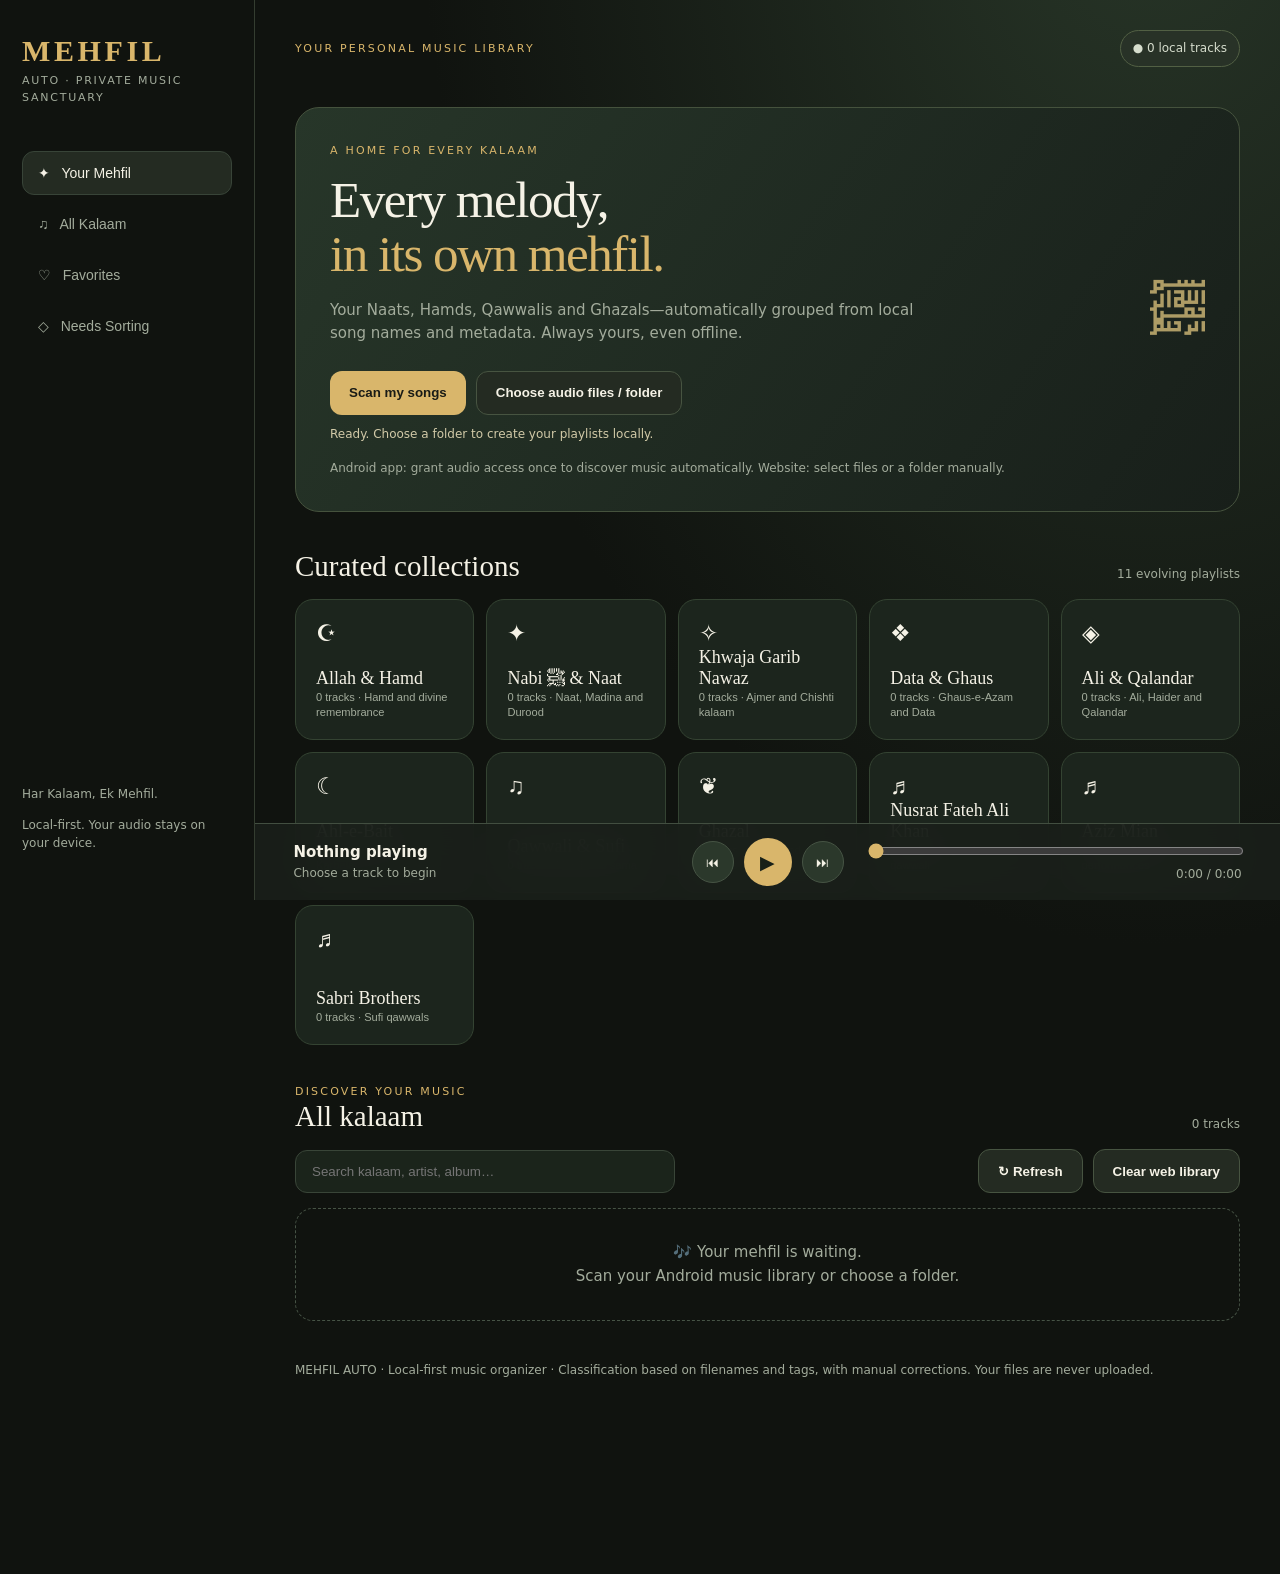
==== mehfil-auto/web/index.html @ 00433f3d "Add Mehfil Auto Android app and local music organizer" ====
<!doctype html>
<html lang="en"><head><meta charset="utf-8"><meta name="viewport" content="width=device-width,initial-scale=1,viewport-fit=cover"><meta name="theme-color" content="#10130f"><meta name="description" content="Mehfil Auto — your private spiritual music library, organized automatically."><link rel="manifest" href="manifest.webmanifest"><title>Mehfil Auto — Har Kalaam, Ek Mehfil</title>
<style>
:root{color-scheme:dark;--bg:#10130f;--surface:#1b211b;--surface2:#242b22;--muted:#a3ac9c;--text:#f5f2e6;--gold:#d9b66b;--line:#343d30;--green:#405a41;--radius:20px}*{box-sizing:border-box}body{margin:0;background:radial-gradient(ellipse at 90% -10%,#283628 0%,#10130f 45%);color:var(--text);font:15px/1.55 system-ui,-apple-system,'Segoe UI',sans-serif;min-height:100vh}.app{max-width:1280px;margin:auto;display:grid;grid-template-columns:255px minmax(0,1fr);min-height:100vh}.sidebar{padding:34px 22px;border-right:1px solid var(--line);position:sticky;top:0;height:100vh}.brand{font:600 30px Georgia,serif;letter-spacing:.12em;color:var(--gold);margin-bottom:4px}.subtitle{font-size:11px;color:var(--muted);letter-spacing:.16em;text-transform:uppercase}.nav{margin-top:45px}.nav button,.cat-btn{cursor:pointer;display:flex;align-items:center;gap:13px;width:100%;padding:13px 15px;margin-bottom:7px;border:1px solid transparent;border-radius:12px;background:transparent;text-align:left;color:var(--muted);font-size:14px;transition:.2s}.nav button:hover,.cat-btn:hover,.nav button.active,.cat-btn.active{background:var(--surface2);color:var(--text);border-color:#384438}.gold{color:var(--gold)}.left-info{position:absolute;bottom:35px;color:var(--muted);font-size:12px;max-width:208px}.main{padding:30px 40px 155px;min-width:0}header{display:flex;align-items:center;justify-content:space-between;gap:10px;margin-bottom:40px}.eyebrow{letter-spacing:.2em;text-transform:uppercase;font-size:11px;color:var(--gold)}h1{font:normal clamp(34px,4vw,60px) Georgia,serif;line-height:1.06;letter-spacing:-.03em;margin:14px 0 18px}.lead{color:var(--muted);max-width:620px;margin:0 0 25px}.pill{border:1px solid #526044;background:#283227;padding:8px 12px;border-radius:99px;color:#d6ddcd;font-size:12px;white-space:nowrap}.btn{cursor:pointer;border:0;background:var(--gold);color:#191b16;padding:13px 19px;border-radius:12px;font-weight:700;min-height:44px}.btn.alt{background:var(--surface2);color:var(--text);border:1px solid #475441}.btn:focus-visible,.cat-btn:focus-visible,.song:focus-visible{outline:2px solid var(--gold);outline-offset:2px}.actions{display:flex;gap:10px;flex-wrap:wrap}.banner{border:1px solid #45523d;border-radius:24px;background:linear-gradient(125deg,#273629,#181f1a);padding:34px;display:grid;grid-template-columns:1fr auto;align-items:center;gap:20px}.calligraphy{font:normal 55px Georgia,serif;color:#d2bb79;opacity:.8}.section-heading{display:flex;align-items:end;justify-content:space-between;margin:38px 0 16px;gap:10px}h2{font:normal 29px Georgia,serif;margin:0}.muted{color:var(--muted)}.small{font-size:12px}.categories{display:grid;grid-template-columns:repeat(auto-fit,minmax(170px,1fr));gap:12px}.category{cursor:pointer;background:#1c251d;border:1px solid #344332;border-radius:18px;text-align:left;padding:20px;min-height:140px;color:var(--text);transition:.18s;display:flex;flex-direction:column;justify-content:space-between}.category:hover{transform:translateY(-3px);border-color:#b79a5f;background:#263329}.category .icon{font-size:23px}.category strong{font:normal 18px Georgia,serif;display:block}.category small{color:var(--muted)}.browse-header{display:flex;gap:12px;flex-wrap:wrap;align-items:center;justify-content:space-between;margin-bottom:15px}.search{width:min(380px,100%);background:#1b241b;border:1px solid #394538;color:var(--text);border-radius:12px;padding:13px 16px;outline:none}.search:focus{border-color:var(--gold)}.song-list{display:flex;flex-direction:column;gap:7px}.song{width:100%;display:grid;grid-template-columns:42px minmax(0,1fr) auto;align-items:center;gap:12px;background:var(--surface);padding:11px;border-radius:13px;border:1px solid #293329;text-align:left;color:var(--text)}.song.playing{border-color:#c09b58}.cover{display:grid;place-items:center;background:#354334;border-radius:10px;width:42px;height:42px;color:var(--gold);font-size:20px}.song-title{font-weight:650;white-space:nowrap;overflow:hidden;text-overflow:ellipsis}.song-meta{font-size:12px;color:var(--muted);white-space:nowrap;overflow:hidden;text-overflow:ellipsis}.song-count{color:var(--gold);font-size:12px}.song button{cursor:pointer;background:transparent;color:var(--gold);border:1px solid #485644;border-radius:10px;font-size:12px;padding:8px}.empty{border:1px dashed #465345;border-radius:18px;padding:32px;text-align:center;color:var(--muted)}.player{position:fixed;bottom:0;left:255px;right:0;z-index:5;background:#191f19eb;backdrop-filter:blur(20px);border-top:1px solid #424e40;display:grid;grid-template-columns:minmax(0,1fr) auto minmax(70px,1fr);align-items:center;gap:22px;padding:14px clamp(16px,3vw,45px)}.player-title{font-weight:700;overflow:hidden;text-overflow:ellipsis;white-space:nowrap}.controls{display:flex;align-items:center;justify-content:center;gap:10px}.iconbtn{border:1px solid #465444;background:#2b382b;color:var(--text);width:42px;height:42px;border-radius:99px;cursor:pointer}.iconbtn.primary{background:var(--gold);color:#172018;border:0;width:48px;height:48px;font-size:19px}.progress{width:100%;accent-color:var(--gold);cursor:pointer}.player-time{color:var(--muted);font-size:12px;text-align:right}.status{font-size:12px;color:#d2caa8;margin-top:10px;min-height:22px}.hint{font-size:12px;color:var(--muted);margin-top:12px}.modal{position:fixed;inset:0;z-index:30;background:#000b;display:grid;place-items:center;padding:20px}.modal-content{width:min(500px,100%);background:#222b22;border:1px solid #637057;border-radius:24px;padding:26px;max-height:85vh;overflow:auto}.check{display:flex;gap:10px;align-items:center;padding:8px}.check input{accent-color:var(--gold)}.modal-actions{display:flex;justify-content:end;gap:10px;margin-top:18px}.hidden{display:none!important}.foot{padding:40px 0;color:var(--muted);font-size:12px}.tag{font-size:10px;padding:4px 7px;border:1px solid #506046;color:#bbcbaf;border-radius:8px;margin-left:5px}.mobile-brand{display:none}.offline{font-size:11px;color:var(--muted)}@media(max-width:850px){.app{display:block}.sidebar{display:none}.mobile-brand{display:block;color:var(--gold);font:600 22px Georgia,serif;letter-spacing:.1em}.main{padding:20px 17px 190px}header{margin-bottom:22px}.banner{grid-template-columns:1fr;padding:24px}.calligraphy{display:none}.categories{grid-template-columns:repeat(2,minmax(0,1fr));gap:10px}.category{min-height:128px;padding:16px}.category strong{font-size:16px}.player{left:0;grid-template-columns:minmax(0,1fr) auto;padding:12px 14px 22px;gap:5px}.player .player-time{grid-column:1/-1;text-align:left}.song{grid-template-columns:36px minmax(0,1fr) auto;gap:8px}.cover{width:36px;height:36px}.song-count{font-size:11px}.mobile-nav{display:flex!important;position:fixed;bottom:0;left:0;right:0;z-index:8;justify-content:space-around;background:#121a13;padding:9px 8px env(safe-area-inset-bottom);border-top:1px solid #384638;transform:translateY(0)}.mobile-nav button{background:none;border:0;color:#c0cbb7;padding:4px 10px;font-size:11px}.player{bottom:58px;padding-bottom:10px}}@media(max-width:390px){.categories{grid-template-columns:1fr 1fr}.category{min-height:125px}.banner{padding:20px}}
</style></head><body>
<div class="app"><aside class="sidebar"><div class="brand">MEHFIL</div><div class="subtitle">AUTO · Private music sanctuary</div><div class="nav"><button class="active" id="nav-home">✦ &nbsp; Your Mehfil</button><button id="nav-all">♫ &nbsp; All Kalaam</button><button id="nav-favorites">♡ &nbsp; Favorites</button><button id="nav-unclassified">◇ &nbsp; Needs Sorting</button></div><div class="left-info">Har Kalaam, Ek Mehfil.<p>Local-first. Your audio stays on your device.</p></div></aside>
<main class="main"><header><span class="mobile-brand">MEHFIL <span style="color:#fff;font-size:12px">AUTO</span></span><span class="eyebrow" id="topline">YOUR PERSONAL MUSIC LIBRARY</span><span class="pill" id="library-status">● Local & private</span></header>
<div class="banner"><div><div class="eyebrow">A home for every kalaam</div><h1>Every melody,<br><span class="gold">in its own mehfil.</span></h1><p class="lead">Your Naats, Hamds, Qawwalis and Ghazals—automatically grouped from local song names and metadata. Always yours, even offline.</p><div class="actions"><button class="btn" id="scan">Scan my songs</button><button class="btn alt" id="pick">Choose audio files / folder</button><input id="files" type="file" accept="audio/*" multiple hidden><input id="folder" type="file" accept="audio/*" webkitdirectory multiple hidden></div><div id="status" class="status" aria-live="polite"></div><div class="hint" id="permission-note">Android app: grant audio access once to discover music automatically. Website: select files or a folder manually.</div></div><div class="calligraphy" aria-hidden="true">﷽</div></div>
<div class="section-heading"><h2>Curated collections</h2><span id="collectionCount" class="muted small"></span></div><div id="categories" class="categories"></div>
<div class="section-heading"><div><div class="eyebrow" id="active-category-label">DISCOVER YOUR MUSIC</div><h2 id="list-heading">All kalaam</h2></div><span id="track-count" class="muted small">0 tracks</span></div>
<div class="browse-header"><input id="search" class="search" placeholder="Search kalaam, artist, album…" aria-label="Search library"><div class="actions"><button class="btn alt" id="scan2">↻ Refresh</button><button class="btn alt" id="clear" title="Clear web imports">Clear web library</button></div></div>
<div id="song-list" class="song-list"></div><footer class="foot">MEHFIL AUTO · Local-first music organizer · Classification based on filenames and tags, with manual corrections. Your files are never uploaded.</footer></main></div>
<div class="player"><div><div class="player-title" id="now-title">Nothing playing</div><div class="song-meta" id="now-artist">Choose a track to begin</div></div><div class="controls"><button class="iconbtn" id="prev" aria-label="Previous">⏮</button><button class="iconbtn primary" id="play" aria-label="Play or pause">▶</button><button class="iconbtn" id="next" aria-label="Next">⏭</button></div><div class="player-time"><input type="range" id="seek" class="progress" min="0" max="1000" value="0" aria-label="Seek position"><span id="time">0:00 / 0:00</span></div></div>
<nav class="mobile-nav hidden" aria-label="Mobile navigation"><button id="m-home">✦<div>Home</div></button><button id="m-all">♫<div>All</div></button><button id="m-favorites">♡<div>Liked</div></button><button id="m-unclassified">◇<div>Unsorted</div></button></nav>
<div class="modal hidden" id="editor" role="dialog" aria-modal="true" aria-label="Edit song categories"><div class="modal-content"><div class="eyebrow">PERSONALIZE YOUR MEHFIL</div><h2 id="edit-title" style="margin:12px 0">Edit categories</h2><p class="muted small">Classification uses title/artist metadata, not audio understanding. Choose the collections that fit.</p><div id="edit-checks"></div><div class="modal-actions"><button class="btn alt" id="edit-cancel">Cancel</button><button class="btn" id="edit-save">Save</button></div></div></div>
<script>
'use strict';
const CATS=[
 ['allah','Allah & Hamd','☪','Hamd and divine remembrance'],['nabi','Nabi ﷺ & Naat','✦','Naat, Madina and Durood'],['khwaja','Khwaja Garib Nawaz','✧','Ajmer and Chishti kalaam'],['data','Data & Ghaus','❖','Ghaus-e-Azam and Data'],['ali','Ali & Qalandar','◈','Ali, Haider and Qalandar'],['ahl','Ahl-e-Bait','☾','Panjtan and Karbala'],['qawwali','Qawwali & Sufi','♫','Mehfil and sama'],['ghazal','Ghazal','❦','Poetry and ghazals'],['nusrat','Nusrat Fateh Ali Khan','♬','Legendary qawwali'],['aziz','Aziz Mian','♬','Classics and performances'],['sabri','Sabri Brothers','♬','Sufi qawwals']
];
const PATS={allah:/\b(allah|allah[hu]|hamd|khuda|ya rab|rabb|rabbi|ya ilahi|subhan|alhamd|ya maula|ya moula|parwardigar|bari taala)\b/i,nabi:/\b(nabi|rasool|rasul|rasoolallah|muhammad|mohammad|mustafa|madina|madine|madinah|naat|durood|sallallah|taiba|taibah|sarkar e do alam|tajdar e haram)\b/i,khwaja:/\b(khwaja|khaja|gharib nawaz|garib nawaz|ajmer|chishti|chishtiya)\b/i,data:/\b(data|daata|ghaus|ghous|gho?us[e -]?azam|ganj bakhsh|jilani|jeelani|peerane peer|pirane pir|baghdad)\b/i,ali:/\b(ali|haider|haydar|qalandar|kalandar|shahbaz|maula ali|moula ali)\b/i,ahl:/\b(hussain|husain|hussein|hasan|hassan|karbala|fatima|fatimah|panjtan|ahl[ -]?e[ -]?bait|ahle bait|abbas alamdar)\b/i,qawwali:/\b(qawwali|qawwal|mehfil|sama|sufi|sufiana|kal[a-z]*m)\b/i,ghazal:/\b(ghazal|gazal|ghalib|jagjit|mehdi hassan|mehedi hassan|farida khanum)\b/i,nusrat:/\b(nusrat|nfak|fateh ali khan)\b/i,aziz:/\b(aziz mian|aziz miyan|aziz ali)\b/i,sabri:/\b(sabri|amjad sabri|ghulam farid sabri|maqbool sabri)\b/i};
const n=(t)=>String(t||'').normalize('NFKD').replace(/[\u0300-\u036f]/g,'').replace(/[._-]/g,' ').toLowerCase();
function detect(s){const t=n([s.title,s.name,s.artist,s.album,s.path].join(' '));const a=[];for(const [key,rx] of Object.entries(PATS))if(rx.test(t))a.push(key);if(a.some(x=>['nusrat','aziz','sabri'].includes(x))&&!a.includes('qawwali'))a.push('qawwali');return a;}
const $=id=>document.getElementById(id);const native=!!window.AndroidBridge;let tracks=[],selected='all',q='',editing=null,playingId=null,webAudio=new Audio(),nativePaused=false,paused=false;const overrides=JSON.parse(localStorage.getItem('mehfil_overrides_v1')||'{}');const liked=JSON.parse(localStorage.getItem('mehfil_favorites_v1')||'{}');
const msg=t=>$('status').textContent=t;const format=s=>{s=Number(s)||0;return `${Math.floor(s/60)}:${String(Math.floor(s%60)).padStart(2,'0')}`};
function fix(s){return { ...s,id:String(s.id||s.uri||s.path||s.name),title:s.title||s.name||'Untitled',artist:s.artist||'Unknown artist',album:s.album||'',duration:Number(s.duration)||0,categories:overrides[String(s.id||s.uri||s.path||s.name)]||detect(s)}};
function receive(songs){if(typeof songs==='string'){try{songs=JSON.parse(songs)}catch(e){msg('Could not read music scan results.');return;}}const seen=new Set();tracks=(songs||[]).map(fix).filter(s=>{if(seen.has(s.id))return false;seen.add(s.id);return true;}); tracks.sort((a,b)=>a.title.localeCompare(b.title));msg(`Found ${tracks.length} audio tracks. ${tracks.filter(s=>s.categories.length===0).length} may need manual sorting.`);update();}
window.Mehfil={receiveSongs:receive,onPermissionDenied:()=>msg('Audio access is required for automatic scanning. Allow Music & audio access in Android settings.'),onPlayerError:e=>msg(`Cannot play this track: ${e}`)};
function renderCats(){const node=$('categories');node.replaceChildren();for(const [id,title,icon,desc] of CATS){const count=tracks.filter(t=>t.categories.includes(id)).length;const b=document.createElement('button');b.className='category';b.innerHTML=`<span class="icon">${icon}</span><div><strong>${title}</strong><small>${count} tracks · ${desc}</small></div>`;b.onclick=()=>select(id);node.appendChild(b)}$('collectionCount').textContent=`${CATS.length} evolving playlists`;}
function selectedTracks(){return tracks.filter(t=>(selected==='all'||selected==='favorites'&&liked[t.id]||selected==='unclassified'&&t.categories.length===0||t.categories.includes(selected))&&n([t.title,t.artist,t.album].join(' ')).includes(q));}
function select(id){selected=id;const c=CATS.find(a=>a[0]===id);$('list-heading').textContent=c?c[1]:id==='favorites'?'Your favorites':id==='unclassified'?'Needs sorting':'All kalaam';$('active-category-label').textContent=id==='all'?'DISCOVER YOUR MUSIC':'YOUR CUSTOM PLAYLIST';renderList();$('list-heading').scrollIntoView({behavior:'smooth',block:'center'});}
function renderList(){let arr=selectedTracks();$('track-count').textContent=`${arr.length} tracks`;$('song-list').replaceChildren();if(!arr.length){const p=document.createElement('div');p.className='empty';p.innerHTML=tracks.length?'No tracks match this playlist. Try a different category, or edit a track.':'🎶 Your mehfil is waiting.<br>Scan your Android music library or choose a folder.';$('song-list').append(p);return;}const frag=document.createDocumentFragment();arr.forEach((t,i)=>{const row=document.createElement('div');row.className='song'+(t.id===playingId?' playing':'');const cover=document.createElement('button');cover.className='cover';cover.textContent=t.id===playingId?'▶':'♫';cover.setAttribute('aria-label','Play '+t.title);cover.onclick=()=>playTrack(t);const title=document.createElement('div');title.style.minWidth='0';const t1=document.createElement('div');t1.className='song-title';t1.textContent=t.title;const t2=document.createElement('div');t2.className='song-meta';t2.textContent=[t.artist,t.album,format(t.duration)].filter(Boolean).join(' · ');title.append(t1,t2);const act=document.createElement('div');act.style.display='flex';act.style.gap='5px';const star=document.createElement('button');star.textContent=liked[t.id]?'♥':'♡';star.title='Favorite';star.onclick=()=>{liked[t.id]=!liked[t.id];localStorage.setItem('mehfil_favorites_v1',JSON.stringify(liked));renderList()};const edit=document.createElement('button');edit.textContent='Edit';edit.title='Edit collections';edit.onclick=()=>editTrack(t);act.append(star,edit);row.append(cover,title,act);frag.appendChild(row)});$('song-list').append(frag);}
function update(){$('library-status').textContent=`● ${tracks.length} local tracks`;renderCats();renderList();}
function editTrack(t){editing=t;$('edit-title').textContent=t.title;$('edit-checks').replaceChildren();for(const [id,label] of CATS){const labelEl=document.createElement('label');labelEl.className='check';const inp=document.createElement('input');inp.type='checkbox';inp.value=id;inp.checked=t.categories.includes(id);labelEl.append(inp,document.createTextNode(label));$('edit-checks').appendChild(labelEl)}$('editor').classList.remove('hidden')}
$('edit-save').onclick=()=>{if(!editing)return;const selectedCats=[...$('edit-checks').querySelectorAll('input:checked')].map(x=>x.value);overrides[editing.id]=selectedCats;localStorage.setItem('mehfil_overrides_v1',JSON.stringify(overrides));editing.categories=selectedCats;$('editor').classList.add('hidden');renderCats();renderList();};$('edit-cancel').onclick=()=>$('editor').classList.add('hidden');
function current(){return tracks.find(t=>t.id===playingId)}
function playTrack(t){if(!t)return;playingId=t.id;paused=false;$('now-title').textContent=t.title;$('now-artist').textContent=t.artist;$('play').textContent='Ⅱ';if(native&&t.uri){window.AndroidBridge.play(t.uri)}else if(t.file){webAudio.pause();if(webAudio.src.startsWith('blob:'))URL.revokeObjectURL(webAudio.src);webAudio.src=URL.createObjectURL(t.file);webAudio.play().catch(e=>msg('Playback unavailable: '+e.message))}else{msg('Re-select local files to play this recording.');return;}renderList()}
function toggle(){const t=current();if(!t){if(tracks[0])playTrack(tracks[0]);return}if(native){if(paused){AndroidBridge.resume();paused=false}else{AndroidBridge.pause();paused=true}}else if(webAudio.paused){webAudio.play().catch(()=>{});paused=false}else{webAudio.pause();paused=true}$('play').textContent=paused?'▶':'Ⅱ'}
function skip(dir){const arr=selectedTracks().length?selectedTracks():tracks;if(!arr.length)return;const i=arr.findIndex(x=>x.id===playingId);playTrack(arr[(i+dir+arr.length)%arr.length]);}
$('play').onclick=toggle;$('prev').onclick=()=>skip(-1);$('next').onclick=()=>skip(1);webAudio.onended=()=>skip(1);webAudio.ontimeupdate=updatePlayer;function updatePlayer(){let pos=0,dur=0;if(native){try{const a=JSON.parse(AndroidBridge.position());pos=a.position/1000;dur=a.duration/1000;if(a.ended&&current()){skip(1);return}}catch(e){}}else{pos=webAudio.currentTime;dur=webAudio.duration||0;}if(dur){$('seek').value=Math.min(1000,Math.max(0,Math.floor(pos/dur*1000)));$('time').textContent=`${format(pos)} / ${format(dur)}`;}}setInterval(updatePlayer,900);$('seek').onchange=e=>{const t=current();if(!t)return;const fraction=Number(e.target.value)/1000;if(native){const d=JSON.parse(AndroidBridge.position()).duration;AndroidBridge.seek(Math.floor(d*fraction))}else if(webAudio.duration)webAudio.currentTime=webAudio.duration*fraction};
function scan(){if(native){msg('Checking music permission and scanning your device…');AndroidBridge.requestAndScan()}else{$('folder').click();msg('In a browser, choose an audio folder; automatic Android scanning needs the APK.')}}
$('scan').onclick=scan;$('scan2').onclick=scan;$('pick').onclick=()=>$('files').click();
async function loadFiles(fs){const list=Array.from(fs).filter(f=>f.type.startsWith('audio/')||/\.(mp3|m4a|aac|ogg|wav|flac|opus|wma)$/i.test(f.name));const songs=list.map((file,i)=>({id:`web:${file.webkitRelativePath||file.name}:${file.size}:${file.lastModified}`,name:file.name,title:file.name.replace(/\.[^.]+$/,'').replace(/[_]/g,' '),artist:'Unknown artist',duration:0,path:file.webkitRelativePath||file.name,file}));receive(songs);if(!songs.length)msg('No audio files found. Try an MP3/M4A/FLAC folder.');}
$('files').addEventListener('change',e=>loadFiles(e.target.files));$('folder').addEventListener('change',e=>loadFiles(e.target.files));$('search').addEventListener('input',e=>{q=n(e.target.value);renderList()});$('clear').onclick=()=>{if(native){msg('Android music library cannot be cleared from here.');return;}tracks=[];webAudio.pause();msg('Web imports cleared. Your music files were not changed.');update()};for(const [p,id]of [['home','all'],['all','all'],['favorites','favorites'],['unclassified','unclassified']]){for(const prefix of ['nav-','m-']){const el=$(prefix+p);if(el)el.onclick=()=>select(id)}}
if('serviceWorker'in navigator&&location.protocol.startsWith('http'))navigator.serviceWorker.register('./sw.js').catch(()=>{});if(native){$('pick').classList.add('hidden');$('clear').classList.add('hidden');$('permission-note').textContent='Android: Audio permission is used only to list and play local songs. All metadata stays on your phone.';setTimeout(scan,250)}else{msg('Ready. Choose a folder to create your playlists locally.');}update();
</script></body></html>
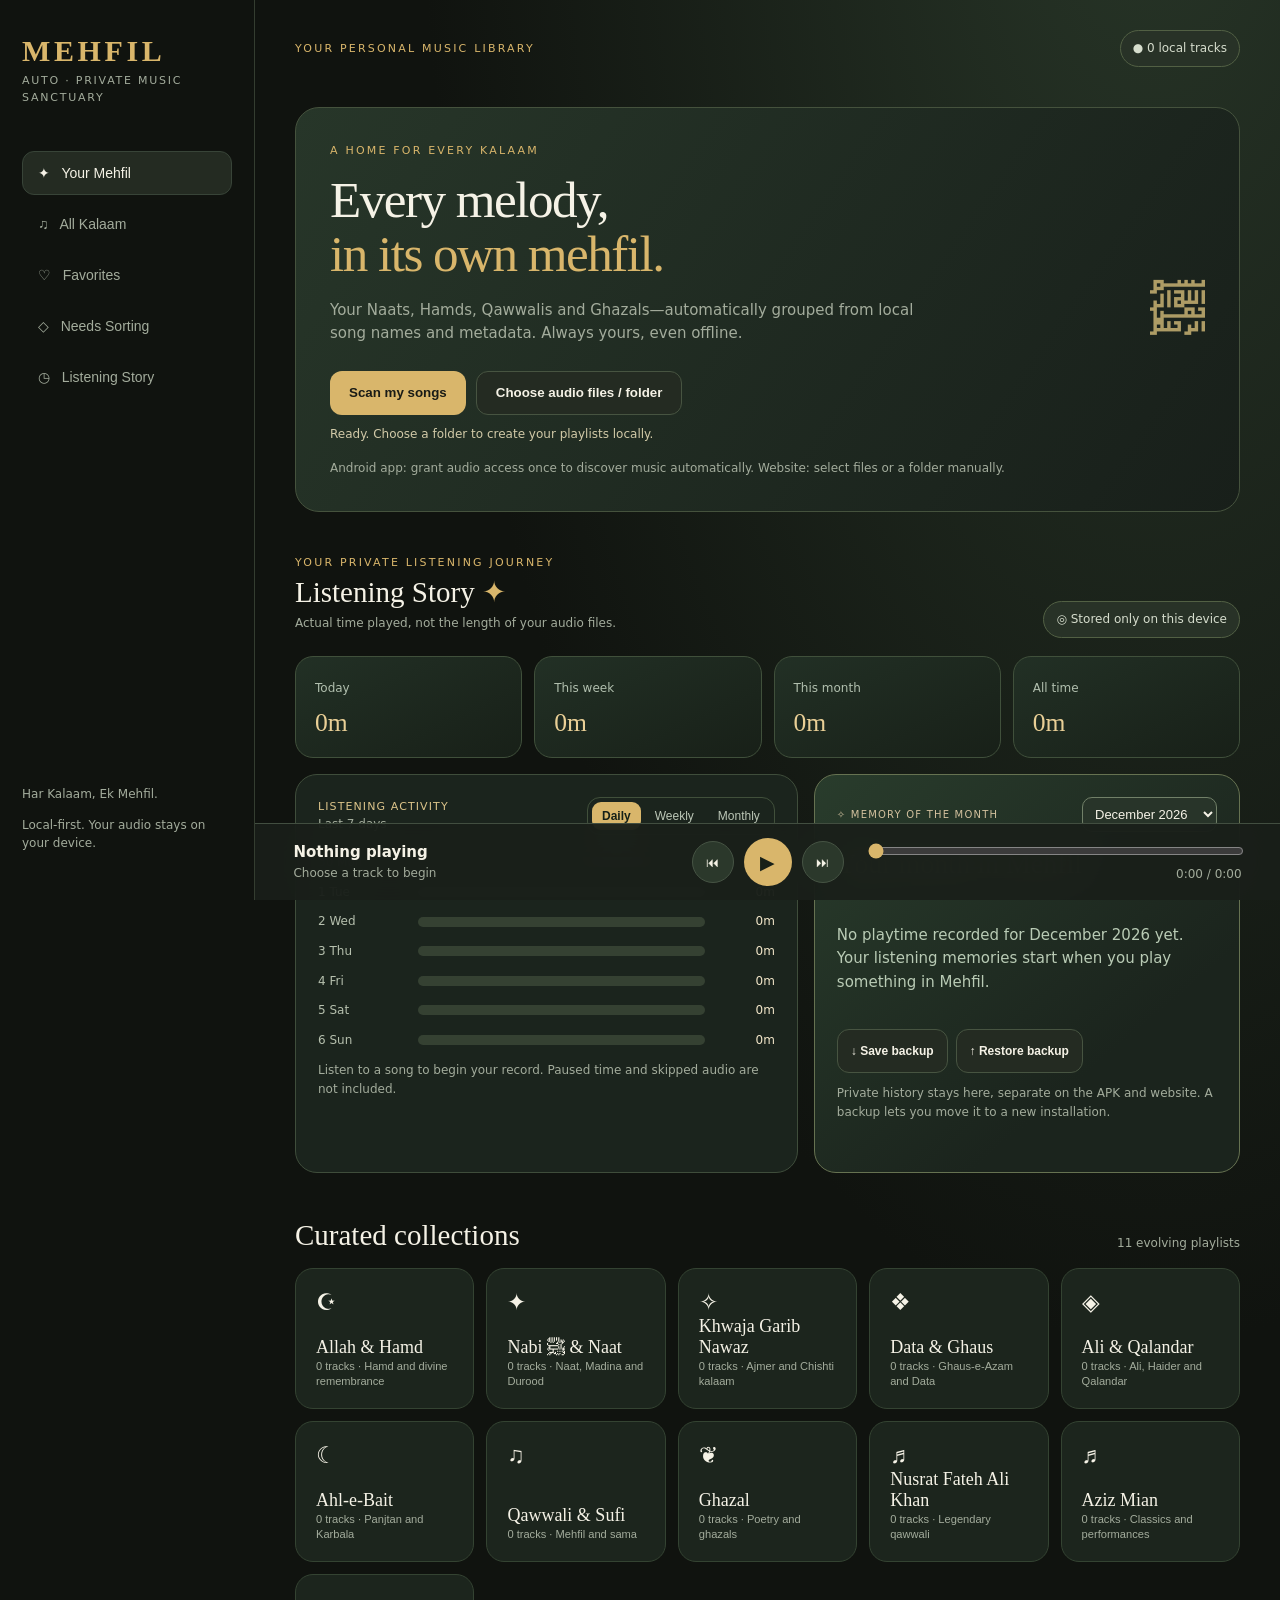
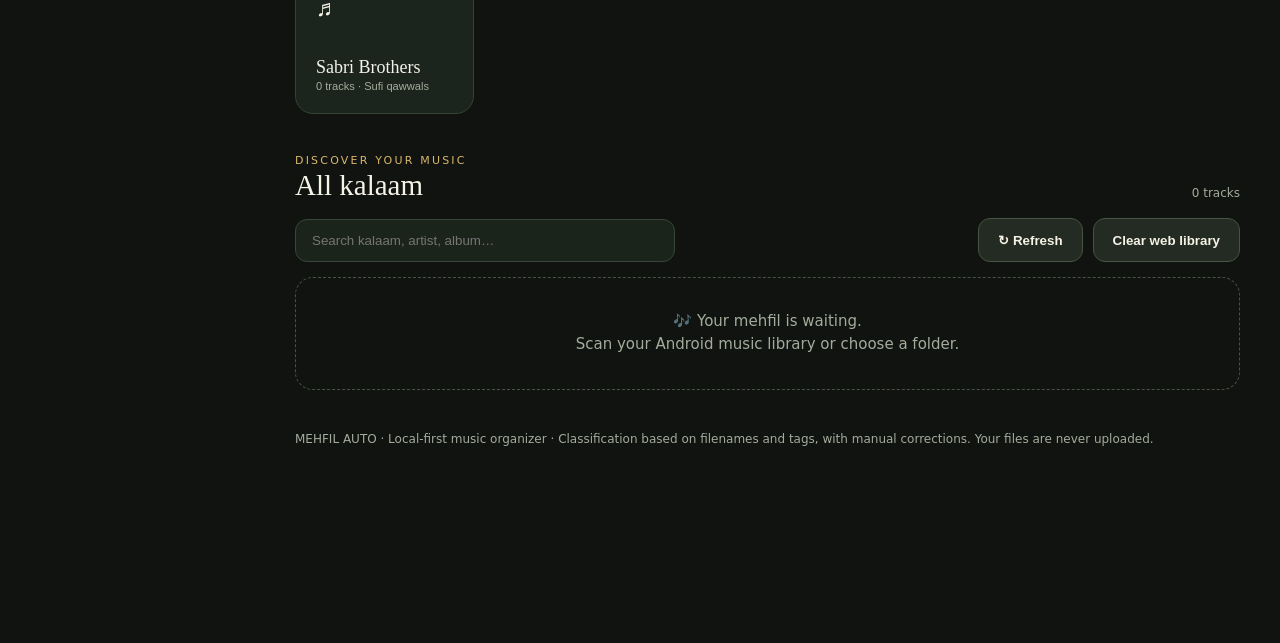
==== commit 9cbb8fa9: "Add Listening Story with daily weekly monthly stats and monthly memories" ====
--- a/mehfil-auto/web/index.html
+++ b/mehfil-auto/web/index.html
@@ -2,17 +2,25 @@
 <html lang="en"><head><meta charset="utf-8"><meta name="viewport" content="width=device-width,initial-scale=1,viewport-fit=cover"><meta name="theme-color" content="#10130f"><meta name="description" content="Mehfil Auto — your private spiritual music library, organized automatically."><link rel="manifest" href="manifest.webmanifest"><title>Mehfil Auto — Har Kalaam, Ek Mehfil</title>
 <style>
 :root{color-scheme:dark;--bg:#10130f;--surface:#1b211b;--surface2:#242b22;--muted:#a3ac9c;--text:#f5f2e6;--gold:#d9b66b;--line:#343d30;--green:#405a41;--radius:20px}*{box-sizing:border-box}body{margin:0;background:radial-gradient(ellipse at 90% -10%,#283628 0%,#10130f 45%);color:var(--text);font:15px/1.55 system-ui,-apple-system,'Segoe UI',sans-serif;min-height:100vh}.app{max-width:1280px;margin:auto;display:grid;grid-template-columns:255px minmax(0,1fr);min-height:100vh}.sidebar{padding:34px 22px;border-right:1px solid var(--line);position:sticky;top:0;height:100vh}.brand{font:600 30px Georgia,serif;letter-spacing:.12em;color:var(--gold);margin-bottom:4px}.subtitle{font-size:11px;color:var(--muted);letter-spacing:.16em;text-transform:uppercase}.nav{margin-top:45px}.nav button,.cat-btn{cursor:pointer;display:flex;align-items:center;gap:13px;width:100%;padding:13px 15px;margin-bottom:7px;border:1px solid transparent;border-radius:12px;background:transparent;text-align:left;color:var(--muted);font-size:14px;transition:.2s}.nav button:hover,.cat-btn:hover,.nav button.active,.cat-btn.active{background:var(--surface2);color:var(--text);border-color:#384438}.gold{color:var(--gold)}.left-info{position:absolute;bottom:35px;color:var(--muted);font-size:12px;max-width:208px}.main{padding:30px 40px 155px;min-width:0}header{display:flex;align-items:center;justify-content:space-between;gap:10px;margin-bottom:40px}.eyebrow{letter-spacing:.2em;text-transform:uppercase;font-size:11px;color:var(--gold)}h1{font:normal clamp(34px,4vw,60px) Georgia,serif;line-height:1.06;letter-spacing:-.03em;margin:14px 0 18px}.lead{color:var(--muted);max-width:620px;margin:0 0 25px}.pill{border:1px solid #526044;background:#283227;padding:8px 12px;border-radius:99px;color:#d6ddcd;font-size:12px;white-space:nowrap}.btn{cursor:pointer;border:0;background:var(--gold);color:#191b16;padding:13px 19px;border-radius:12px;font-weight:700;min-height:44px}.btn.alt{background:var(--surface2);color:var(--text);border:1px solid #475441}.btn:focus-visible,.cat-btn:focus-visible,.song:focus-visible{outline:2px solid var(--gold);outline-offset:2px}.actions{display:flex;gap:10px;flex-wrap:wrap}.banner{border:1px solid #45523d;border-radius:24px;background:linear-gradient(125deg,#273629,#181f1a);padding:34px;display:grid;grid-template-columns:1fr auto;align-items:center;gap:20px}.calligraphy{font:normal 55px Georgia,serif;color:#d2bb79;opacity:.8}.section-heading{display:flex;align-items:end;justify-content:space-between;margin:38px 0 16px;gap:10px}h2{font:normal 29px Georgia,serif;margin:0}.muted{color:var(--muted)}.small{font-size:12px}.categories{display:grid;grid-template-columns:repeat(auto-fit,minmax(170px,1fr));gap:12px}.category{cursor:pointer;background:#1c251d;border:1px solid #344332;border-radius:18px;text-align:left;padding:20px;min-height:140px;color:var(--text);transition:.18s;display:flex;flex-direction:column;justify-content:space-between}.category:hover{transform:translateY(-3px);border-color:#b79a5f;background:#263329}.category .icon{font-size:23px}.category strong{font:normal 18px Georgia,serif;display:block}.category small{color:var(--muted)}.browse-header{display:flex;gap:12px;flex-wrap:wrap;align-items:center;justify-content:space-between;margin-bottom:15px}.search{width:min(380px,100%);background:#1b241b;border:1px solid #394538;color:var(--text);border-radius:12px;padding:13px 16px;outline:none}.search:focus{border-color:var(--gold)}.song-list{display:flex;flex-direction:column;gap:7px}.song{width:100%;display:grid;grid-template-columns:42px minmax(0,1fr) auto;align-items:center;gap:12px;background:var(--surface);padding:11px;border-radius:13px;border:1px solid #293329;text-align:left;color:var(--text)}.song.playing{border-color:#c09b58}.cover{display:grid;place-items:center;background:#354334;border-radius:10px;width:42px;height:42px;color:var(--gold);font-size:20px}.song-title{font-weight:650;white-space:nowrap;overflow:hidden;text-overflow:ellipsis}.song-meta{font-size:12px;color:var(--muted);white-space:nowrap;overflow:hidden;text-overflow:ellipsis}.song-count{color:var(--gold);font-size:12px}.song button{cursor:pointer;background:transparent;color:var(--gold);border:1px solid #485644;border-radius:10px;font-size:12px;padding:8px}.empty{border:1px dashed #465345;border-radius:18px;padding:32px;text-align:center;color:var(--muted)}.player{position:fixed;bottom:0;left:255px;right:0;z-index:5;background:#191f19eb;backdrop-filter:blur(20px);border-top:1px solid #424e40;display:grid;grid-template-columns:minmax(0,1fr) auto minmax(70px,1fr);align-items:center;gap:22px;padding:14px clamp(16px,3vw,45px)}.player-title{font-weight:700;overflow:hidden;text-overflow:ellipsis;white-space:nowrap}.controls{display:flex;align-items:center;justify-content:center;gap:10px}.iconbtn{border:1px solid #465444;background:#2b382b;color:var(--text);width:42px;height:42px;border-radius:99px;cursor:pointer}.iconbtn.primary{background:var(--gold);color:#172018;border:0;width:48px;height:48px;font-size:19px}.progress{width:100%;accent-color:var(--gold);cursor:pointer}.player-time{color:var(--muted);font-size:12px;text-align:right}.status{font-size:12px;color:#d2caa8;margin-top:10px;min-height:22px}.hint{font-size:12px;color:var(--muted);margin-top:12px}.modal{position:fixed;inset:0;z-index:30;background:#000b;display:grid;place-items:center;padding:20px}.modal-content{width:min(500px,100%);background:#222b22;border:1px solid #637057;border-radius:24px;padding:26px;max-height:85vh;overflow:auto}.check{display:flex;gap:10px;align-items:center;padding:8px}.check input{accent-color:var(--gold)}.modal-actions{display:flex;justify-content:end;gap:10px;margin-top:18px}.hidden{display:none!important}.foot{padding:40px 0;color:var(--muted);font-size:12px}.tag{font-size:10px;padding:4px 7px;border:1px solid #506046;color:#bbcbaf;border-radius:8px;margin-left:5px}.mobile-brand{display:none}.offline{font-size:11px;color:var(--muted)}@media(max-width:850px){.app{display:block}.sidebar{display:none}.mobile-brand{display:block;color:var(--gold);font:600 22px Georgia,serif;letter-spacing:.1em}.main{padding:20px 17px 190px}header{margin-bottom:22px}.banner{grid-template-columns:1fr;padding:24px}.calligraphy{display:none}.categories{grid-template-columns:repeat(2,minmax(0,1fr));gap:10px}.category{min-height:128px;padding:16px}.category strong{font-size:16px}.player{left:0;grid-template-columns:minmax(0,1fr) auto;padding:12px 14px 22px;gap:5px}.player .player-time{grid-column:1/-1;text-align:left}.song{grid-template-columns:36px minmax(0,1fr) auto;gap:8px}.cover{width:36px;height:36px}.song-count{font-size:11px}.mobile-nav{display:flex!important;position:fixed;bottom:0;left:0;right:0;z-index:8;justify-content:space-around;background:#121a13;padding:9px 8px env(safe-area-inset-bottom);border-top:1px solid #384638;transform:translateY(0)}.mobile-nav button{background:none;border:0;color:#c0cbb7;padding:4px 10px;font-size:11px}.player{bottom:58px;padding-bottom:10px}}@media(max-width:390px){.categories{grid-template-columns:1fr 1fr}.category{min-height:125px}.banner{padding:20px}}
+
+/* Listening story — charts and private monthly memories */
+.insights{margin:42px 0 46px;scroll-margin-top:20px}.insight-head{display:flex;align-items:end;justify-content:space-between;flex-wrap:wrap;gap:12px;margin-bottom:18px}.insight-head h2{margin:4px 0}.stat-grid{display:grid;grid-template-columns:repeat(4,minmax(0,1fr));gap:12px}.stat-tile{padding:19px;border:1px solid #40503b;border-radius:18px;background:linear-gradient(155deg,#223025,#182018)}.stat-tile span{font-size:12px;color:#b1bfae}.stat-tile strong{display:block;font:normal clamp(19px,2vw,29px) Georgia,serif;color:#e9cf96;margin-top:9px}.story-grid{display:grid;grid-template-columns:minmax(0,1.18fr) minmax(0,1fr);gap:16px;margin-top:16px}.story-panel,.memory-panel{background:#1b241d;border:1px solid #3f4d3b;border-radius:22px;padding:22px;min-width:0}.panel-top{display:flex;align-items:center;justify-content:space-between;gap:10px;flex-wrap:wrap}.period-tabs{display:flex;gap:4px;border:1px solid #41503b;padding:4px;border-radius:13px}.period-tabs button{cursor:pointer;padding:7px 10px;border:0;border-radius:9px;color:#bcc7b7;background:none;font-size:12px}.period-tabs button.active{color:#152018;background:var(--gold);font-weight:700}.history-bars{margin:18px 0 4px;display:flex;flex-direction:column;gap:11px;min-height:174px}.history-row{display:grid;grid-template-columns:minmax(68px,90px) minmax(0,1fr) auto;align-items:center;gap:10px;font-size:12px;color:#b6c0ae}.history-bar-bg{height:10px;background:#354132;border-radius:20px;overflow:hidden}.history-bar-fill{height:100%;background:linear-gradient(90deg,#a38a5d,#e1c17c);border-radius:20px}.history-value{min-width:60px;text-align:right;color:#f1e5c8}.memory-panel{background:linear-gradient(140deg,#293c2c,#1b241d 70%);border-color:#667251}.memory-panel h3{font:normal 28px Georgia,serif;margin:16px 0 8px;color:#f1deb0}.memory-panel select{color:var(--text);background:#283429;border:1px solid #718068;border-radius:10px;padding:8px;max-width:100%;font-size:13px}.memory-label{color:#d3c19e;letter-spacing:.12em;font-size:10px;text-transform:uppercase}.memory-primary{font:normal 18px Georgia,serif;color:#eed29a;overflow-wrap:anywhere}.memory-metrics{display:flex;gap:15px;flex-wrap:wrap;padding-top:15px;margin-top:15px;border-top:1px solid #52644c}.memory-metrics>div{min-width:85px}.memory-metrics strong{display:block;font-size:17px;color:#f6e9c9}.memory-metrics span{font-size:11px;color:#b1c3ad}.memory-meta{color:#c5d0c1;font-size:13px}.backup-actions{display:flex;gap:8px;flex-wrap:wrap;margin-top:15px}.backup-actions button{padding:10px 13px;font-size:12px}.privacy-note{font-size:12px;color:var(--muted);margin-top:11px}.memory-empty{margin-top:24px;padding:20px 0;color:#b9cbb5}.story-highlight{font-size:11px;letter-spacing:.1em;color:#dcc48a;text-transform:uppercase}.month-highlights{margin-top:15px;display:grid;gap:8px}.month-highlights div{font-size:12px;color:#d2dbc8}.month-highlights b{color:#f5dcad;font-weight:600}.insight-status{min-height:20px;margin-top:9px;color:#d9c894;font-size:12px}@media(max-width:1050px){.story-grid{grid-template-columns:1fr}.stat-grid{grid-template-columns:repeat(2,minmax(0,1fr))}}@media(max-width:850px){.insights{margin:28px 0}.story-panel,.memory-panel{padding:17px}.stat-tile{padding:16px}.period-tabs button{padding:8px}.mobile-nav button{padding:4px 7px;font-size:10px}.memory-panel h3{font-size:25px}}@media(max-width:390px){.stat-grid{gap:8px}.stat-tile{padding:13px}.stat-tile strong{font-size:20px}.period-tabs button{font-size:11px;padding:6px}}
 </style></head><body>
-<div class="app"><aside class="sidebar"><div class="brand">MEHFIL</div><div class="subtitle">AUTO · Private music sanctuary</div><div class="nav"><button class="active" id="nav-home">✦ &nbsp; Your Mehfil</button><button id="nav-all">♫ &nbsp; All Kalaam</button><button id="nav-favorites">♡ &nbsp; Favorites</button><button id="nav-unclassified">◇ &nbsp; Needs Sorting</button></div><div class="left-info">Har Kalaam, Ek Mehfil.<p>Local-first. Your audio stays on your device.</p></div></aside>
+<div class="app"><aside class="sidebar"><div class="brand">MEHFIL</div><div class="subtitle">AUTO · Private music sanctuary</div><div class="nav"><button class="active" id="nav-home">✦ &nbsp; Your Mehfil</button><button id="nav-all">♫ &nbsp; All Kalaam</button><button id="nav-favorites">♡ &nbsp; Favorites</button><button id="nav-unclassified">◇ &nbsp; Needs Sorting</button><button id="nav-insights">◷ &nbsp; Listening Story</button></div><div class="left-info">Har Kalaam, Ek Mehfil.<p>Local-first. Your audio stays on your device.</p></div></aside>
 <main class="main"><header><span class="mobile-brand">MEHFIL <span style="color:#fff;font-size:12px">AUTO</span></span><span class="eyebrow" id="topline">YOUR PERSONAL MUSIC LIBRARY</span><span class="pill" id="library-status">● Local & private</span></header>
 <div class="banner"><div><div class="eyebrow">A home for every kalaam</div><h1>Every melody,<br><span class="gold">in its own mehfil.</span></h1><p class="lead">Your Naats, Hamds, Qawwalis and Ghazals—automatically grouped from local song names and metadata. Always yours, even offline.</p><div class="actions"><button class="btn" id="scan">Scan my songs</button><button class="btn alt" id="pick">Choose audio files / folder</button><input id="files" type="file" accept="audio/*" multiple hidden><input id="folder" type="file" accept="audio/*" webkitdirectory multiple hidden></div><div id="status" class="status" aria-live="polite"></div><div class="hint" id="permission-note">Android app: grant audio access once to discover music automatically. Website: select files or a folder manually.</div></div><div class="calligraphy" aria-hidden="true">﷽</div></div>
+<section id="insights" class="insights" aria-labelledby="insight-title"><div class="insight-head"><div><div class="eyebrow">YOUR PRIVATE LISTENING JOURNEY</div><h2 id="insight-title">Listening Story <span class="gold">✦</span></h2><p class="muted small" style="margin:5px 0">Actual time played, not the length of your audio files.</p></div><span class="pill">◎ Stored only on this device</span></div>
+<div class="stat-grid" aria-label="Listening totals"><div class="stat-tile"><span>Today</span><strong id="stat-today">0m</strong></div><div class="stat-tile"><span>This week</span><strong id="stat-week">0m</strong></div><div class="stat-tile"><span>This month</span><strong id="stat-month">0m</strong></div><div class="stat-tile"><span>All time</span><strong id="stat-all">0m</strong></div></div>
+<div class="story-grid"><article class="story-panel"><div class="panel-top"><div><div class="story-highlight">Listening activity</div><div class="muted small" id="history-caption">Last 7 days</div></div><div class="period-tabs" role="group" aria-label="Listening report period"><button class="active" data-period="daily" aria-pressed="true">Daily</button><button data-period="weekly" aria-pressed="false">Weekly</button><button data-period="monthly" aria-pressed="false">Monthly</button></div></div><div class="history-bars" id="history-bars" role="img" aria-label="Listening time by period"></div><p class="muted small">Listen to a song to begin your record. Paused time and skipped audio are not included.</p></article>
+<article class="memory-panel"><div class="panel-top"><span class="memory-label">✧ Memory of the month</span><select id="memory-month" aria-label="Choose month for listening memories"></select></div><h3>Your month in <em style="color:#eed29a;font-style:normal">Mehfil</em></h3><div id="memory-content"><p class="memory-empty">Every kalaam tells a story. Play some music and your monthly recap will appear here.</p></div><div class="backup-actions"><button class="btn alt" id="backup-export">↓ Save backup</button><button class="btn alt" id="backup-import">↑ Restore backup</button><input type="file" id="backup-file" accept=".json,application/json" hidden></div><div class="privacy-note">Private history stays here, separate on the APK and website. A backup lets you move it to a new installation.</div><div id="insight-status" class="insight-status" aria-live="polite"></div></article></div></section>
 <div class="section-heading"><h2>Curated collections</h2><span id="collectionCount" class="muted small"></span></div><div id="categories" class="categories"></div>
 <div class="section-heading"><div><div class="eyebrow" id="active-category-label">DISCOVER YOUR MUSIC</div><h2 id="list-heading">All kalaam</h2></div><span id="track-count" class="muted small">0 tracks</span></div>
 <div class="browse-header"><input id="search" class="search" placeholder="Search kalaam, artist, album…" aria-label="Search library"><div class="actions"><button class="btn alt" id="scan2">↻ Refresh</button><button class="btn alt" id="clear" title="Clear web imports">Clear web library</button></div></div>
 <div id="song-list" class="song-list"></div><footer class="foot">MEHFIL AUTO · Local-first music organizer · Classification based on filenames and tags, with manual corrections. Your files are never uploaded.</footer></main></div>
 <div class="player"><div><div class="player-title" id="now-title">Nothing playing</div><div class="song-meta" id="now-artist">Choose a track to begin</div></div><div class="controls"><button class="iconbtn" id="prev" aria-label="Previous">⏮</button><button class="iconbtn primary" id="play" aria-label="Play or pause">▶</button><button class="iconbtn" id="next" aria-label="Next">⏭</button></div><div class="player-time"><input type="range" id="seek" class="progress" min="0" max="1000" value="0" aria-label="Seek position"><span id="time">0:00 / 0:00</span></div></div>
-<nav class="mobile-nav hidden" aria-label="Mobile navigation"><button id="m-home">✦<div>Home</div></button><button id="m-all">♫<div>All</div></button><button id="m-favorites">♡<div>Liked</div></button><button id="m-unclassified">◇<div>Unsorted</div></button></nav>
+<nav class="mobile-nav hidden" aria-label="Mobile navigation"><button id="m-home">✦<div>Home</div></button><button id="m-all">♫<div>All</div></button><button id="m-favorites">♡<div>Liked</div></button><button id="m-unclassified">◇<div>Unsorted</div></button><button id="m-insights">◷<div>Story</div></button></nav>
 <div class="modal hidden" id="editor" role="dialog" aria-modal="true" aria-label="Edit song categories"><div class="modal-content"><div class="eyebrow">PERSONALIZE YOUR MEHFIL</div><h2 id="edit-title" style="margin:12px 0">Edit categories</h2><p class="muted small">Classification uses title/artist metadata, not audio understanding. Choose the collections that fit.</p><div id="edit-checks"></div><div class="modal-actions"><button class="btn alt" id="edit-cancel">Cancel</button><button class="btn" id="edit-save">Save</button></div></div></div>
+<script src="history-core.js"></script>
 <script>
 'use strict';
 const CATS=[
@@ -22,25 +30,49 @@
 const n=(t)=>String(t||'').normalize('NFKD').replace(/[\u0300-\u036f]/g,'').replace(/[._-]/g,' ').toLowerCase();
 function detect(s){const t=n([s.title,s.name,s.artist,s.album,s.path].join(' '));const a=[];for(const [key,rx] of Object.entries(PATS))if(rx.test(t))a.push(key);if(a.some(x=>['nusrat','aziz','sabri'].includes(x))&&!a.includes('qawwali'))a.push('qawwali');return a;}
 const $=id=>document.getElementById(id);const native=!!window.AndroidBridge;let tracks=[],selected='all',q='',editing=null,playingId=null,webAudio=new Audio(),nativePaused=false,paused=false;const overrides=JSON.parse(localStorage.getItem('mehfil_overrides_v1')||'{}');const liked=JSON.parse(localStorage.getItem('mehfil_favorites_v1')||'{}');
+const history=MehfilHistory.create(localStorage);let reportPeriod='daily',listeningSample=null,lastReportRender=0,nativeLoading=false;
 const msg=t=>$('status').textContent=t;const format=s=>{s=Number(s)||0;return `${Math.floor(s/60)}:${String(Math.floor(s%60)).padStart(2,'0')}`};
+const prettyTime=s=>{s=Math.max(0,Math.round(s||0));if(s<60)return s?`${s}s`:'0m';const h=Math.floor(s/3600),m=Math.floor(s%3600/60);return h?`${h}h ${m}m`:`${m}m`;};
 function fix(s){return { ...s,id:String(s.id||s.uri||s.path||s.name),title:s.title||s.name||'Untitled',artist:s.artist||'Unknown artist',album:s.album||'',duration:Number(s.duration)||0,categories:overrides[String(s.id||s.uri||s.path||s.name)]||detect(s)}};
 function receive(songs){if(typeof songs==='string'){try{songs=JSON.parse(songs)}catch(e){msg('Could not read music scan results.');return;}}const seen=new Set();tracks=(songs||[]).map(fix).filter(s=>{if(seen.has(s.id))return false;seen.add(s.id);return true;}); tracks.sort((a,b)=>a.title.localeCompare(b.title));msg(`Found ${tracks.length} audio tracks. ${tracks.filter(s=>s.categories.length===0).length} may need manual sorting.`);update();}
-window.Mehfil={receiveSongs:receive,onPermissionDenied:()=>msg('Audio access is required for automatic scanning. Allow Music & audio access in Android settings.'),onPlayerError:e=>msg(`Cannot play this track: ${e}`)};
+window.Mehfil={receiveSongs:receive,onPermissionDenied:()=>msg('Audio access is required for automatic scanning. Allow Music & audio access in Android settings.'),onPlayerError:e=>{listeningTick();listeningSample=null;nativeLoading=false;paused=true;$('play').textContent='▶';msg(`Cannot play this track: ${e}`)},onPlaying:uri=>{const t=current();if(t&&t.uri===uri){nativeLoading=false;startListening(t)}},onBackupSaved:message=>$('insight-status').textContent=message};
 function renderCats(){const node=$('categories');node.replaceChildren();for(const [id,title,icon,desc] of CATS){const count=tracks.filter(t=>t.categories.includes(id)).length;const b=document.createElement('button');b.className='category';b.innerHTML=`<span class="icon">${icon}</span><div><strong>${title}</strong><small>${count} tracks · ${desc}</small></div>`;b.onclick=()=>select(id);node.appendChild(b)}$('collectionCount').textContent=`${CATS.length} evolving playlists`;}
 function selectedTracks(){return tracks.filter(t=>(selected==='all'||selected==='favorites'&&liked[t.id]||selected==='unclassified'&&t.categories.length===0||t.categories.includes(selected))&&n([t.title,t.artist,t.album].join(' ')).includes(q));}
-function select(id){selected=id;const c=CATS.find(a=>a[0]===id);$('list-heading').textContent=c?c[1]:id==='favorites'?'Your favorites':id==='unclassified'?'Needs sorting':'All kalaam';$('active-category-label').textContent=id==='all'?'DISCOVER YOUR MUSIC':'YOUR CUSTOM PLAYLIST';renderList();$('list-heading').scrollIntoView({behavior:'smooth',block:'center'});}
+function select(id){if(id==='insights'){refreshInsights();$('insights').scrollIntoView({behavior:'smooth',block:'start'});return;}selected=id;const c=CATS.find(a=>a[0]===id);$('list-heading').textContent=c?c[1]:id==='favorites'?'Your favorites':id==='unclassified'?'Needs sorting':'All kalaam';$('active-category-label').textContent=id==='all'?'DISCOVER YOUR MUSIC':'YOUR CUSTOM PLAYLIST';renderList();$('list-heading').scrollIntoView({behavior:'smooth',block:'center'});}
 function renderList(){let arr=selectedTracks();$('track-count').textContent=`${arr.length} tracks`;$('song-list').replaceChildren();if(!arr.length){const p=document.createElement('div');p.className='empty';p.innerHTML=tracks.length?'No tracks match this playlist. Try a different category, or edit a track.':'🎶 Your mehfil is waiting.<br>Scan your Android music library or choose a folder.';$('song-list').append(p);return;}const frag=document.createDocumentFragment();arr.forEach((t,i)=>{const row=document.createElement('div');row.className='song'+(t.id===playingId?' playing':'');const cover=document.createElement('button');cover.className='cover';cover.textContent=t.id===playingId?'▶':'♫';cover.setAttribute('aria-label','Play '+t.title);cover.onclick=()=>playTrack(t);const title=document.createElement('div');title.style.minWidth='0';const t1=document.createElement('div');t1.className='song-title';t1.textContent=t.title;const t2=document.createElement('div');t2.className='song-meta';t2.textContent=[t.artist,t.album,format(t.duration)].filter(Boolean).join(' · ');title.append(t1,t2);const act=document.createElement('div');act.style.display='flex';act.style.gap='5px';const star=document.createElement('button');star.textContent=liked[t.id]?'♥':'♡';star.title='Favorite';star.onclick=()=>{liked[t.id]=!liked[t.id];localStorage.setItem('mehfil_favorites_v1',JSON.stringify(liked));renderList()};const edit=document.createElement('button');edit.textContent='Edit';edit.title='Edit collections';edit.onclick=()=>editTrack(t);act.append(star,edit);row.append(cover,title,act);frag.appendChild(row)});$('song-list').append(frag);}
 function update(){$('library-status').textContent=`● ${tracks.length} local tracks`;renderCats();renderList();}
 function editTrack(t){editing=t;$('edit-title').textContent=t.title;$('edit-checks').replaceChildren();for(const [id,label] of CATS){const labelEl=document.createElement('label');labelEl.className='check';const inp=document.createElement('input');inp.type='checkbox';inp.value=id;inp.checked=t.categories.includes(id);labelEl.append(inp,document.createTextNode(label));$('edit-checks').appendChild(labelEl)}$('editor').classList.remove('hidden')}
 $('edit-save').onclick=()=>{if(!editing)return;const selectedCats=[...$('edit-checks').querySelectorAll('input:checked')].map(x=>x.value);overrides[editing.id]=selectedCats;localStorage.setItem('mehfil_overrides_v1',JSON.stringify(overrides));editing.categories=selectedCats;$('editor').classList.add('hidden');renderCats();renderList();};$('edit-cancel').onclick=()=>$('editor').classList.add('hidden');
+
+// Count observed media-position progress while playback is active. Seeking and pauses do not add playtime.
+function playerState(){if(native){try{const x=JSON.parse(AndroidBridge.position());return {position:Math.max(0,Number(x.position)||0)/1000,duration:Math.max(0,Number(x.duration)||0)/1000,playing:x.playing===true,ended:x.ended===true}}catch(e){return {position:0,duration:0,playing:false,ended:false}}}return {position:Number(webAudio.currentTime)||0,duration:Number(webAudio.duration)||0,playing:!webAudio.paused&&!webAudio.ended,ended:webAudio.ended};}
+function startListening(t){history.recordStart(t);const x=playerState();listeningSample={id:t.id,position:x.position,at:Date.now(),playing:true};refreshInsights();}
+function listeningTick(next){if(!playingId)return;const t=current();if(!t)return;const state=next||playerState();const now=Date.now(),before=listeningSample;
+if(before&&before.id===playingId&&before.playing){const deltaTime=Math.max(0,(now-before.at)/1000);const progressed=Math.max(0,state.position-before.position);const credited=Math.min(deltaTime,progressed);if(credited>0.02)history.recordSeconds(t,before.at,credited);}
+listeningSample={id:playingId,position:state.position,at:now,playing:state.playing};
+if(now-lastReportRender>4500){lastReportRender=now;refreshInsights();}}
+function periodBars(){const now=new Date(),daily=reportPeriod==='daily',weekly=reportPeriod==='weekly',count=daily?7:weekly?8:12;const arr=[];for(let i=count-1;i>=0;i--){if(daily){const d=new Date(now.getFullYear(),now.getMonth(),now.getDate()-i),key=MehfilHistory.dateKey(d);arr.push({label:d.toLocaleDateString(undefined,{weekday:'short',day:'numeric'}),seconds:history.day(key).seconds})}else if(weekly){const monday=new Date(now.getFullYear(),now.getMonth(),now.getDate()-(now.getDay()+6)%7-7*i),key=MehfilHistory.dateKey(monday);arr.push({label:monday.toLocaleDateString(undefined,{month:'short',day:'numeric'}),seconds:history.week(key).seconds})}else{const d=new Date(now.getFullYear(),now.getMonth()-i,1);arr.push({label:d.toLocaleDateString(undefined,{month:'short',year:'2-digit'}),seconds:history.month(MehfilHistory.monthKey(d)).seconds})}}return arr;}
+function refreshInsights(){const now=new Date(),today=MehfilHistory.dateKey(now);$('stat-today').textContent=prettyTime(history.day(today).seconds);$('stat-week').textContent=prettyTime(history.week(MehfilHistory.weekKey(now)).seconds);$('stat-month').textContent=prettyTime(history.month(MehfilHistory.monthKey(now)).seconds);$('stat-all').textContent=prettyTime(history.all().seconds);
+const barData=periodBars(),max=Math.max(1,...barData.map(x=>x.seconds));$('history-caption').textContent=reportPeriod==='daily'?'Last 7 days':reportPeriod==='weekly'?'Last 8 weeks':'Last 12 months';const bars=$('history-bars');bars.replaceChildren();bars.setAttribute('aria-label',barData.map(x=>`${x.label}: ${prettyTime(x.seconds)}`).join(', '));for(const item of barData){const row=document.createElement('div');row.className='history-row';const label=document.createElement('span');label.textContent=item.label;const bg=document.createElement('div');bg.className='history-bar-bg';const fill=document.createElement('div');fill.className='history-bar-fill';fill.style.width=`${item.seconds?Math.max(2,item.seconds/max*100):0}%`;bg.append(fill);const val=document.createElement('span');val.className='history-value';val.textContent=prettyTime(item.seconds);row.append(label,bg,val);bars.append(row)}refreshMemory();}
+function monthName(key){const [year,month]=key.split('-').map(Number);return new Date(year,month-1,1).toLocaleDateString(undefined,{month:'long',year:'numeric'});}
+function refreshMemory(){const select=$('memory-month'),old=select.value||MehfilHistory.monthKey(new Date());const now=new Date();const options=new Set(history.recentMonths());for(let i=0;i<12;i++)options.add(MehfilHistory.monthKey(new Date(now.getFullYear(),now.getMonth()-i,1)));const ordered=[...options].sort().reverse();if(ordered.join('|')!==Array.from(select.options).map(o=>o.value).join('|')){select.replaceChildren();for(const key of ordered){const option=document.createElement('option');option.value=key;option.textContent=monthName(key);select.append(option)}select.value=ordered.includes(old)?old:MehfilHistory.monthKey(now)}const key=select.value||MehfilHistory.monthKey(now),story=history.month(key),node=$('memory-content');node.replaceChildren();if(!story.seconds){const p=document.createElement('p');p.className='memory-empty';p.textContent=`No playtime recorded for ${monthName(key)} yet. Your listening memories start when you play something in Mehfil.`;node.append(p);return;}
+const best=story.topTracks[0],artist=story.topArtists[0],cat=story.topCategories[0],topDay=story.topDay;const intro=document.createElement('div');intro.className='memory-label';intro.textContent=`${monthName(key)} · Your soundtrack`;node.append(intro);const head=document.createElement('p');head.className='memory-primary';head.textContent=best?.title||'Your favorite recordings';node.append(head);const sub=document.createElement('p');sub.className='memory-meta';sub.textContent=`Most listened kalaam · ${best?.artist||'Unknown artist'} · ${prettyTime(best?.seconds||0)} played`;node.append(sub);
+const metrics=document.createElement('div');metrics.className='memory-metrics';for(const [value,label]of [[prettyTime(story.seconds),'Total playtime'],[String(story.activeDays),'Listening days'],[String(story.plays),'Songs started']]){const cell=document.createElement('div'),strong=document.createElement('strong'),span=document.createElement('span');strong.textContent=value;span.textContent=label;cell.append(strong,span);metrics.append(cell)}node.append(metrics);
+const highlights=document.createElement('div');highlights.className='month-highlights';for(const [label,value] of [['Most-played artist',artist?.[0]],['Top collection',CATS.find(c=>c[0]===cat?.[0])?.[1]],['Most active day',topDay&&`${new Date(topDay[0]+'T12:00:00').toLocaleDateString(undefined,{day:'numeric',month:'short'})} · ${prettyTime(topDay[1])}`]]){if(!value)continue;const line=document.createElement('div'),b=document.createElement('b');b.textContent=label+': ';line.append(b,document.createTextNode(value));highlights.append(line)}node.append(highlights);}
+function exportBackup(){listeningTick();const backup=JSON.stringify({type:'mehfil-auto-backup',version:2,createdAt:new Date().toISOString(),history:history.exportData(),favorites:liked,categories:overrides},null,2),name=`Mehfil-Listening-${MehfilHistory.dateKey(new Date())}.json`;
+if(native&&AndroidBridge.exportBackup){AndroidBridge.exportBackup(backup,name);$('insight-status').textContent='Choose where to save your Mehfil backup.';return;}const blob=new Blob([backup],{type:'application/json'}),url=URL.createObjectURL(blob),a=document.createElement('a');a.href=url;a.download=name;a.click();setTimeout(()=>URL.revokeObjectURL(url),2500);$('insight-status').textContent='Backup prepared. Keep it somewhere safe.';}
+function importBackup(file){if(!file)return;file.text().then(text=>{if(text.length>5000000)throw new Error('Backup is too large');const obj=JSON.parse(text);if(obj.type!=='mehfil-auto-backup'||obj.version!==2||!obj.history)throw new Error('This is not a Mehfil Auto listening backup.');if(!confirm('Replace existing listening history, favorites, and playlist edits with this backup?'))return;history.importData(obj.history);for(const [target,value,key]of [[liked,obj.favorites,'mehfil_favorites_v1'],[overrides,obj.categories,'mehfil_overrides_v1']]){if(value&&typeof value==='object'&&!Array.isArray(value)){for(const k of Object.keys(target))delete target[k];Object.assign(target,value);localStorage.setItem(key,JSON.stringify(target))}}tracks=tracks.map(fix);refreshInsights();update();$('insight-status').textContent='Backup restored successfully.'}).catch(e=>$('insight-status').textContent='Import failed: '+e.message);}
+for(const b of document.querySelectorAll('[data-period]'))b.onclick=()=>{reportPeriod=b.dataset.period;for(const other of document.querySelectorAll('[data-period]')){const active=other===b;other.classList.toggle('active',active);other.setAttribute('aria-pressed',String(active))}refreshInsights()};$('memory-month').onchange=refreshMemory;$('backup-export').onclick=exportBackup;$('backup-import').onclick=()=>$('backup-file').click();$('backup-file').onchange=e=>{importBackup(e.target.files?.[0]);e.target.value=''};
+window.addEventListener('pagehide',()=>{listeningTick();history.flush()});document.addEventListener('visibilitychange',()=>{if(document.hidden){listeningTick();history.flush()}else{listeningTick();refreshInsights()}});
+
 function current(){return tracks.find(t=>t.id===playingId)}
-function playTrack(t){if(!t)return;playingId=t.id;paused=false;$('now-title').textContent=t.title;$('now-artist').textContent=t.artist;$('play').textContent='Ⅱ';if(native&&t.uri){window.AndroidBridge.play(t.uri)}else if(t.file){webAudio.pause();if(webAudio.src.startsWith('blob:'))URL.revokeObjectURL(webAudio.src);webAudio.src=URL.createObjectURL(t.file);webAudio.play().catch(e=>msg('Playback unavailable: '+e.message))}else{msg('Re-select local files to play this recording.');return;}renderList()}
-function toggle(){const t=current();if(!t){if(tracks[0])playTrack(tracks[0]);return}if(native){if(paused){AndroidBridge.resume();paused=false}else{AndroidBridge.pause();paused=true}}else if(webAudio.paused){webAudio.play().catch(()=>{});paused=false}else{webAudio.pause();paused=true}$('play').textContent=paused?'▶':'Ⅱ'}
+function playTrack(t){if(!t)return;listeningTick();listeningSample=null;if(!(native&&t.uri)&&!t.file){msg('Re-select local files to play this recording.');return;}playingId=t.id;paused=false;$('now-title').textContent=t.title;$('now-artist').textContent=t.artist;$('play').textContent='Ⅱ';if(native&&t.uri){nativeLoading=true;window.AndroidBridge.play(t.uri)}else if(t.file){webAudio.pause();if(webAudio.src.startsWith('blob:'))URL.revokeObjectURL(webAudio.src);webAudio.src=URL.createObjectURL(t.file);webAudio.play().then(()=>{if(playingId===t.id)startListening(t)}).catch(e=>{paused=true;$('play').textContent='▶';msg('Playback unavailable: '+e.message)})}renderList()}
+function toggle(){const t=current();if(!t){if(tracks[0])playTrack(tracks[0]);return}listeningTick();if(native){if(paused){AndroidBridge.resume();paused=false}else{AndroidBridge.pause();paused=true}}else if(webAudio.paused){webAudio.play().catch(()=>{});paused=false}else{webAudio.pause();paused=true}const state=playerState();listeningSample={id:t.id,position:state.position,at:Date.now(),playing:!paused};$('play').textContent=paused?'▶':'Ⅱ'}
 function skip(dir){const arr=selectedTracks().length?selectedTracks():tracks;if(!arr.length)return;const i=arr.findIndex(x=>x.id===playingId);playTrack(arr[(i+dir+arr.length)%arr.length]);}
-$('play').onclick=toggle;$('prev').onclick=()=>skip(-1);$('next').onclick=()=>skip(1);webAudio.onended=()=>skip(1);webAudio.ontimeupdate=updatePlayer;function updatePlayer(){let pos=0,dur=0;if(native){try{const a=JSON.parse(AndroidBridge.position());pos=a.position/1000;dur=a.duration/1000;if(a.ended&&current()){skip(1);return}}catch(e){}}else{pos=webAudio.currentTime;dur=webAudio.duration||0;}if(dur){$('seek').value=Math.min(1000,Math.max(0,Math.floor(pos/dur*1000)));$('time').textContent=`${format(pos)} / ${format(dur)}`;}}setInterval(updatePlayer,900);$('seek').onchange=e=>{const t=current();if(!t)return;const fraction=Number(e.target.value)/1000;if(native){const d=JSON.parse(AndroidBridge.position()).duration;AndroidBridge.seek(Math.floor(d*fraction))}else if(webAudio.duration)webAudio.currentTime=webAudio.duration*fraction};
+$('play').onclick=toggle;$('prev').onclick=()=>skip(-1);$('next').onclick=()=>skip(1);webAudio.onended=()=>{listeningTick();skip(1)};webAudio.ontimeupdate=updatePlayer;function updatePlayer(){const state=playerState();listeningTick(state);const {position:pos,duration:dur}=state;if(state.ended&&native&&!nativeLoading&&current()){skip(1);return}if(dur){$('seek').value=Math.min(1000,Math.max(0,Math.floor(pos/dur*1000)));$('time').textContent=`${format(pos)} / ${format(dur)}`;}}setInterval(updatePlayer,950);$('seek').onchange=e=>{const t=current();if(!t)return;listeningTick();listeningSample=null;const fraction=Number(e.target.value)/1000;if(native){const d=JSON.parse(AndroidBridge.position()).duration;AndroidBridge.seek(Math.floor(d*fraction))}else if(webAudio.duration)webAudio.currentTime=webAudio.duration*fraction};
 function scan(){if(native){msg('Checking music permission and scanning your device…');AndroidBridge.requestAndScan()}else{$('folder').click();msg('In a browser, choose an audio folder; automatic Android scanning needs the APK.')}}
 $('scan').onclick=scan;$('scan2').onclick=scan;$('pick').onclick=()=>$('files').click();
 async function loadFiles(fs){const list=Array.from(fs).filter(f=>f.type.startsWith('audio/')||/\.(mp3|m4a|aac|ogg|wav|flac|opus|wma)$/i.test(f.name));const songs=list.map((file,i)=>({id:`web:${file.webkitRelativePath||file.name}:${file.size}:${file.lastModified}`,name:file.name,title:file.name.replace(/\.[^.]+$/,'').replace(/[_]/g,' '),artist:'Unknown artist',duration:0,path:file.webkitRelativePath||file.name,file}));receive(songs);if(!songs.length)msg('No audio files found. Try an MP3/M4A/FLAC folder.');}
-$('files').addEventListener('change',e=>loadFiles(e.target.files));$('folder').addEventListener('change',e=>loadFiles(e.target.files));$('search').addEventListener('input',e=>{q=n(e.target.value);renderList()});$('clear').onclick=()=>{if(native){msg('Android music library cannot be cleared from here.');return;}tracks=[];webAudio.pause();msg('Web imports cleared. Your music files were not changed.');update()};for(const [p,id]of [['home','all'],['all','all'],['favorites','favorites'],['unclassified','unclassified']]){for(const prefix of ['nav-','m-']){const el=$(prefix+p);if(el)el.onclick=()=>select(id)}}
-if('serviceWorker'in navigator&&location.protocol.startsWith('http'))navigator.serviceWorker.register('./sw.js').catch(()=>{});if(native){$('pick').classList.add('hidden');$('clear').classList.add('hidden');$('permission-note').textContent='Android: Audio permission is used only to list and play local songs. All metadata stays on your phone.';setTimeout(scan,250)}else{msg('Ready. Choose a folder to create your playlists locally.');}update();
+$('files').addEventListener('change',e=>loadFiles(e.target.files));$('folder').addEventListener('change',e=>loadFiles(e.target.files));$('search').addEventListener('input',e=>{q=n(e.target.value);renderList()});$('clear').onclick=()=>{if(native){msg('Android music library cannot be cleared from here.');return;}tracks=[];listeningTick();listeningSample=null;webAudio.pause();msg('Web imports cleared. Your music files were not changed.');update()};for(const [p,id]of [['home','all'],['all','all'],['favorites','favorites'],['unclassified','unclassified'],['insights','insights']]){for(const prefix of ['nav-','m-']){const el=$(prefix+p);if(el)el.onclick=()=>select(id)}}
+if('serviceWorker'in navigator&&location.protocol.startsWith('http'))navigator.serviceWorker.register('./sw.js').catch(()=>{});if(native){$('pick').classList.add('hidden');$('clear').classList.add('hidden');$('permission-note').textContent='Android: Audio permission is used only to list and play local songs. All metadata stays on your phone.';setTimeout(scan,250)}else{msg('Ready. Choose a folder to create your playlists locally.');}update();refreshInsights();
 </script></body></html>
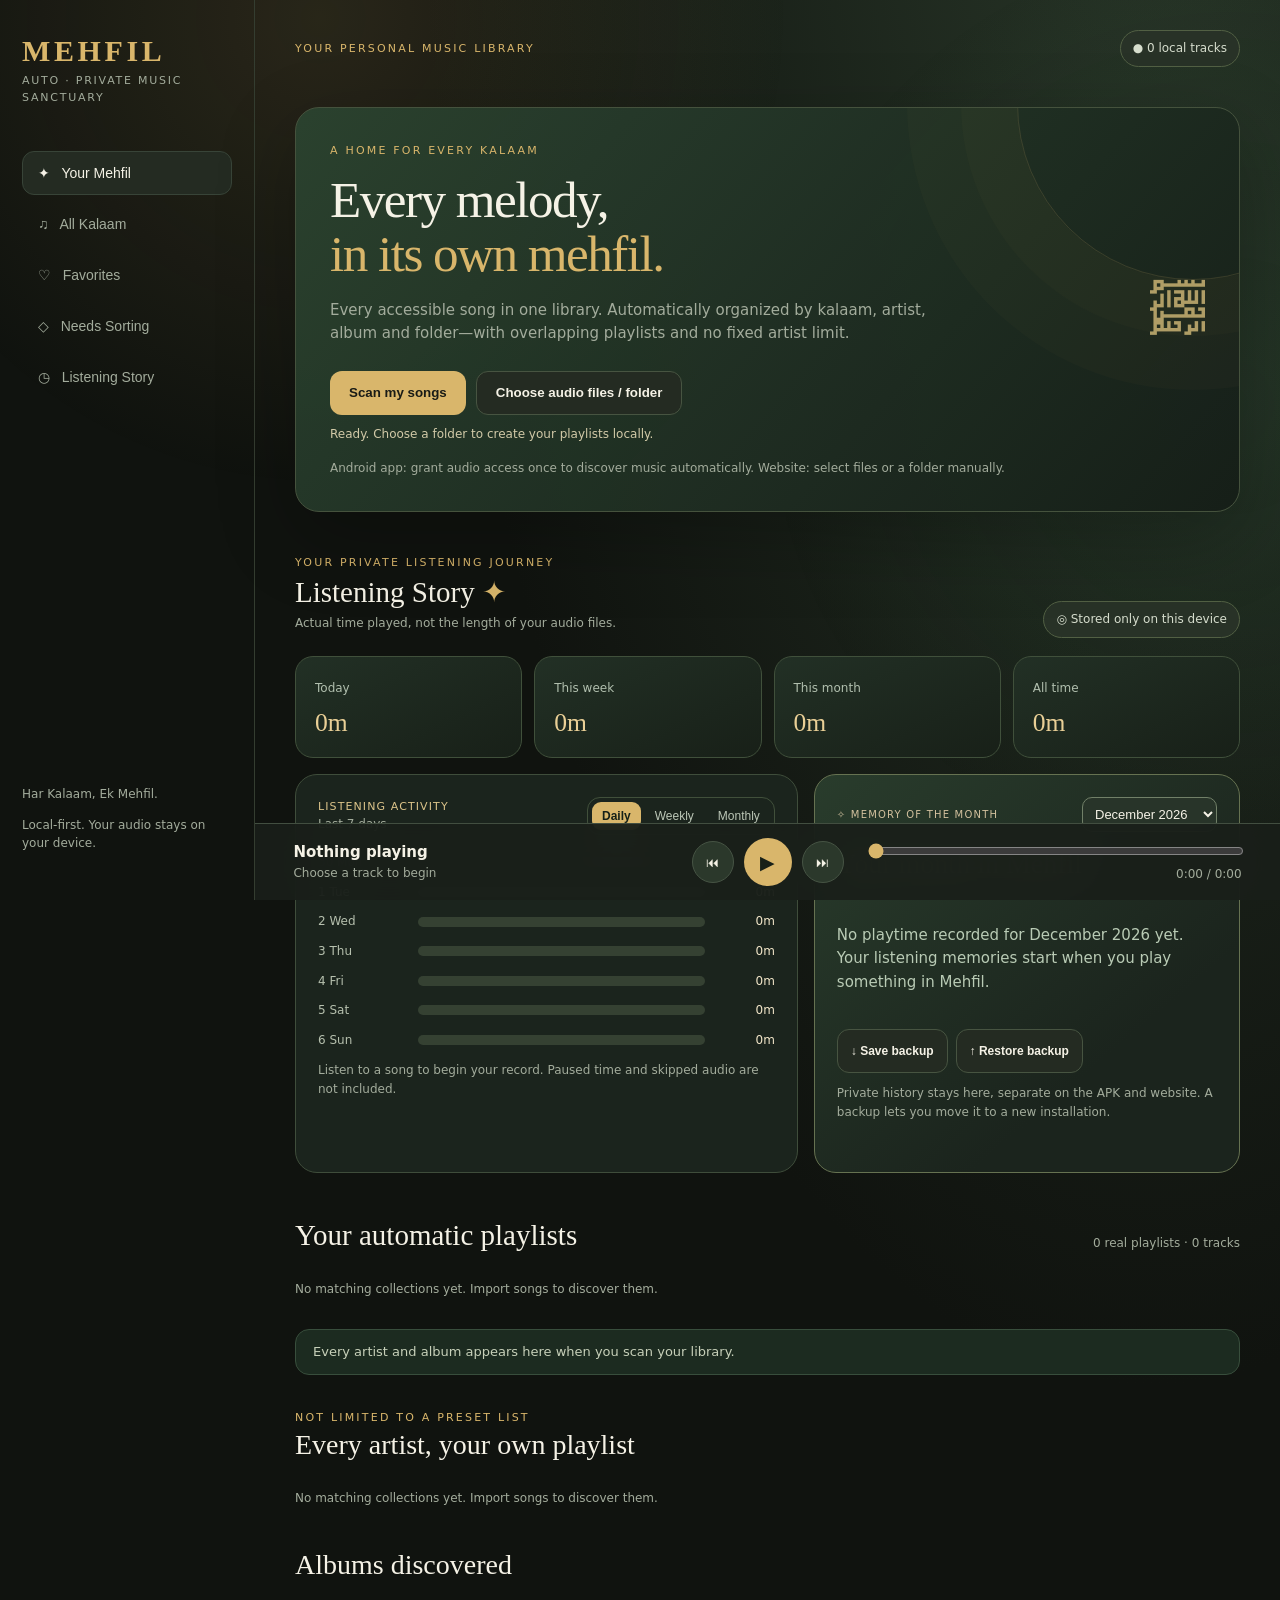
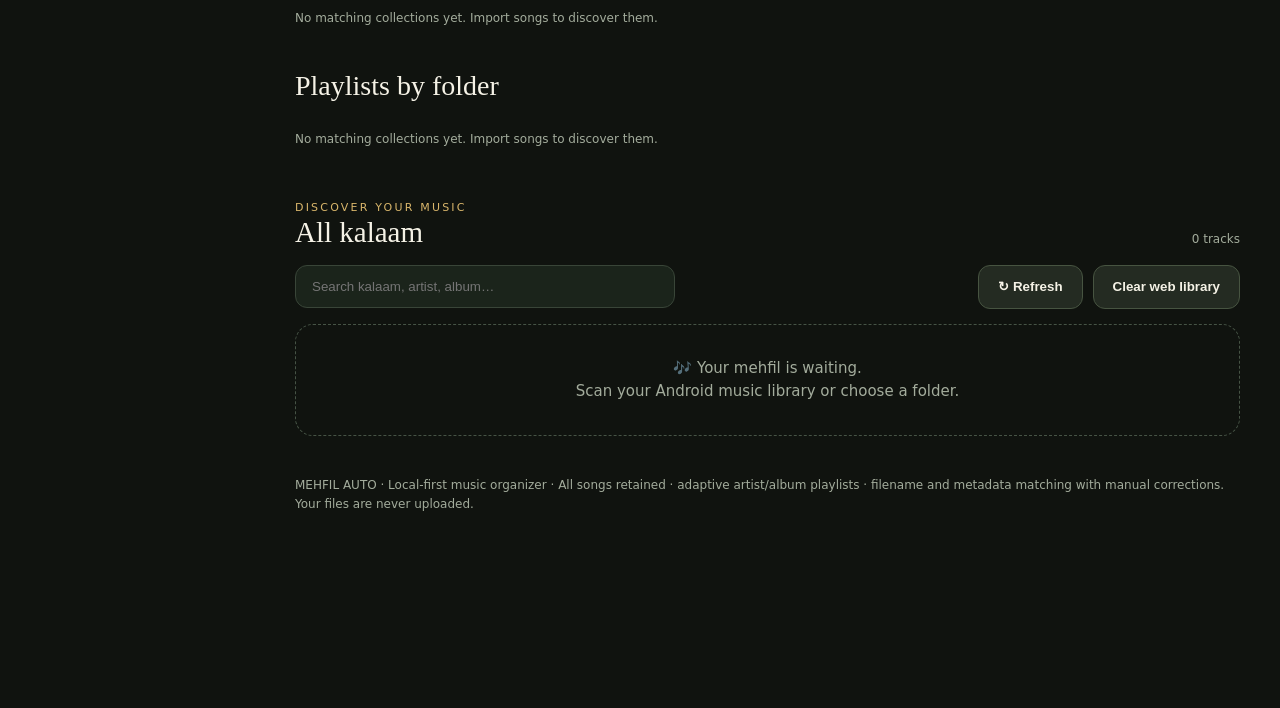
==== commit facdf08d: "Upgrade Mehfil Auto in place: adaptive complete-library playlists and listening memories" ====
--- a/mehfil-auto/web/index.html
+++ b/mehfil-auto/web/index.html
@@ -5,39 +5,78 @@
 
 /* Listening story — charts and private monthly memories */
 .insights{margin:42px 0 46px;scroll-margin-top:20px}.insight-head{display:flex;align-items:end;justify-content:space-between;flex-wrap:wrap;gap:12px;margin-bottom:18px}.insight-head h2{margin:4px 0}.stat-grid{display:grid;grid-template-columns:repeat(4,minmax(0,1fr));gap:12px}.stat-tile{padding:19px;border:1px solid #40503b;border-radius:18px;background:linear-gradient(155deg,#223025,#182018)}.stat-tile span{font-size:12px;color:#b1bfae}.stat-tile strong{display:block;font:normal clamp(19px,2vw,29px) Georgia,serif;color:#e9cf96;margin-top:9px}.story-grid{display:grid;grid-template-columns:minmax(0,1.18fr) minmax(0,1fr);gap:16px;margin-top:16px}.story-panel,.memory-panel{background:#1b241d;border:1px solid #3f4d3b;border-radius:22px;padding:22px;min-width:0}.panel-top{display:flex;align-items:center;justify-content:space-between;gap:10px;flex-wrap:wrap}.period-tabs{display:flex;gap:4px;border:1px solid #41503b;padding:4px;border-radius:13px}.period-tabs button{cursor:pointer;padding:7px 10px;border:0;border-radius:9px;color:#bcc7b7;background:none;font-size:12px}.period-tabs button.active{color:#152018;background:var(--gold);font-weight:700}.history-bars{margin:18px 0 4px;display:flex;flex-direction:column;gap:11px;min-height:174px}.history-row{display:grid;grid-template-columns:minmax(68px,90px) minmax(0,1fr) auto;align-items:center;gap:10px;font-size:12px;color:#b6c0ae}.history-bar-bg{height:10px;background:#354132;border-radius:20px;overflow:hidden}.history-bar-fill{height:100%;background:linear-gradient(90deg,#a38a5d,#e1c17c);border-radius:20px}.history-value{min-width:60px;text-align:right;color:#f1e5c8}.memory-panel{background:linear-gradient(140deg,#293c2c,#1b241d 70%);border-color:#667251}.memory-panel h3{font:normal 28px Georgia,serif;margin:16px 0 8px;color:#f1deb0}.memory-panel select{color:var(--text);background:#283429;border:1px solid #718068;border-radius:10px;padding:8px;max-width:100%;font-size:13px}.memory-label{color:#d3c19e;letter-spacing:.12em;font-size:10px;text-transform:uppercase}.memory-primary{font:normal 18px Georgia,serif;color:#eed29a;overflow-wrap:anywhere}.memory-metrics{display:flex;gap:15px;flex-wrap:wrap;padding-top:15px;margin-top:15px;border-top:1px solid #52644c}.memory-metrics>div{min-width:85px}.memory-metrics strong{display:block;font-size:17px;color:#f6e9c9}.memory-metrics span{font-size:11px;color:#b1c3ad}.memory-meta{color:#c5d0c1;font-size:13px}.backup-actions{display:flex;gap:8px;flex-wrap:wrap;margin-top:15px}.backup-actions button{padding:10px 13px;font-size:12px}.privacy-note{font-size:12px;color:var(--muted);margin-top:11px}.memory-empty{margin-top:24px;padding:20px 0;color:#b9cbb5}.story-highlight{font-size:11px;letter-spacing:.1em;color:#dcc48a;text-transform:uppercase}.month-highlights{margin-top:15px;display:grid;gap:8px}.month-highlights div{font-size:12px;color:#d2dbc8}.month-highlights b{color:#f5dcad;font-weight:600}.insight-status{min-height:20px;margin-top:9px;color:#d9c894;font-size:12px}@media(max-width:1050px){.story-grid{grid-template-columns:1fr}.stat-grid{grid-template-columns:repeat(2,minmax(0,1fr))}}@media(max-width:850px){.insights{margin:28px 0}.story-panel,.memory-panel{padding:17px}.stat-tile{padding:16px}.period-tabs button{padding:8px}.mobile-nav button{padding:4px 7px;font-size:10px}.memory-panel h3{font-size:25px}}@media(max-width:390px){.stat-grid{gap:8px}.stat-tile{padding:13px}.stat-tile strong{font-size:20px}.period-tabs button{font-size:11px;padding:6px}}
+
+/* Premium depth and responsive polish, inspired by the existing Semester One aesthetic */
+:root{--radius:22px}body:before{content:"";position:fixed;inset:0;pointer-events:none;z-index:-1;background:radial-gradient(circle at 25% 2%,rgba(192,157,88,.14),transparent 36%),radial-gradient(circle at 96% 45%,rgba(69,125,86,.14),transparent 35%)}
+.banner{position:relative;overflow:hidden;box-shadow:0 26px 80px rgba(0,0,0,.24);background:linear-gradient(132deg,rgba(43,67,48,.96),rgba(22,30,24,.95));}
+.banner:after{content:"";position:absolute;width:350px;height:350px;border:1px solid rgba(215,180,104,.16);border-radius:50%;right:-130px;top:-180px;box-shadow:0 0 0 56px rgba(215,180,104,.025),0 0 0 110px rgba(215,180,104,.018);pointer-events:none}
+.category{background:linear-gradient(155deg,#242f25,#161e18);box-shadow:0 6px 28px #0002;min-height:122px}.category:hover{box-shadow:0 15px 42px #0006;transform:translateY(-4px)}.compact-categories .category{min-height:108px;padding:16px}.compact-categories .category strong{font-size:16px}.group-heading{margin-top:30px}.group-heading h2{font-size:clamp(21px,2.4vw,28px)}.group-heading button{min-height:34px;padding:9px 14px}.catalog-note{color:#c7d0b9;background:#1c2b20;border:1px solid #384e3c;padding:12px 17px;border-radius:14px;margin-top:18px;font-size:13px;line-height:1.6}.category:focus-visible,.category:hover{outline-color:var(--gold)}html{scroll-behavior:smooth}
+@media(prefers-reduced-motion:reduce){*,*:before,*:after{scroll-behavior:auto!important;animation:none!important;transition:none!important}}
+@media(max-width:600px){.group-heading{margin-top:23px}.group-heading h2{font-size:22px}.compact-categories .category{min-height:112px;padding:14px}.catalog-note{padding:10px 12px}.banner:after{opacity:.35}}
 </style></head><body>
 <div class="app"><aside class="sidebar"><div class="brand">MEHFIL</div><div class="subtitle">AUTO · Private music sanctuary</div><div class="nav"><button class="active" id="nav-home">✦ &nbsp; Your Mehfil</button><button id="nav-all">♫ &nbsp; All Kalaam</button><button id="nav-favorites">♡ &nbsp; Favorites</button><button id="nav-unclassified">◇ &nbsp; Needs Sorting</button><button id="nav-insights">◷ &nbsp; Listening Story</button></div><div class="left-info">Har Kalaam, Ek Mehfil.<p>Local-first. Your audio stays on your device.</p></div></aside>
 <main class="main"><header><span class="mobile-brand">MEHFIL <span style="color:#fff;font-size:12px">AUTO</span></span><span class="eyebrow" id="topline">YOUR PERSONAL MUSIC LIBRARY</span><span class="pill" id="library-status">● Local & private</span></header>
-<div class="banner"><div><div class="eyebrow">A home for every kalaam</div><h1>Every melody,<br><span class="gold">in its own mehfil.</span></h1><p class="lead">Your Naats, Hamds, Qawwalis and Ghazals—automatically grouped from local song names and metadata. Always yours, even offline.</p><div class="actions"><button class="btn" id="scan">Scan my songs</button><button class="btn alt" id="pick">Choose audio files / folder</button><input id="files" type="file" accept="audio/*" multiple hidden><input id="folder" type="file" accept="audio/*" webkitdirectory multiple hidden></div><div id="status" class="status" aria-live="polite"></div><div class="hint" id="permission-note">Android app: grant audio access once to discover music automatically. Website: select files or a folder manually.</div></div><div class="calligraphy" aria-hidden="true">﷽</div></div>
+<div class="banner"><div><div class="eyebrow">A home for every kalaam</div><h1>Every melody,<br><span class="gold">in its own mehfil.</span></h1><p class="lead">Every accessible song in one library. Automatically organized by kalaam, artist, album and folder—with overlapping playlists and no fixed artist limit.</p><div class="actions"><button class="btn" id="scan">Scan my songs</button><button class="btn alt" id="pick">Choose audio files / folder</button><button class="btn alt hidden" id="folder-android">＋ Add music folder</button><input id="files" type="file" accept="audio/*" multiple hidden><input id="folder" type="file" accept="audio/*" webkitdirectory multiple hidden></div><div id="status" class="status" aria-live="polite"></div><div class="hint" id="permission-note">Android app: grant audio access once to discover music automatically. Website: select files or a folder manually.</div></div><div class="calligraphy" aria-hidden="true">﷽</div></div>
 <section id="insights" class="insights" aria-labelledby="insight-title"><div class="insight-head"><div><div class="eyebrow">YOUR PRIVATE LISTENING JOURNEY</div><h2 id="insight-title">Listening Story <span class="gold">✦</span></h2><p class="muted small" style="margin:5px 0">Actual time played, not the length of your audio files.</p></div><span class="pill">◎ Stored only on this device</span></div>
 <div class="stat-grid" aria-label="Listening totals"><div class="stat-tile"><span>Today</span><strong id="stat-today">0m</strong></div><div class="stat-tile"><span>This week</span><strong id="stat-week">0m</strong></div><div class="stat-tile"><span>This month</span><strong id="stat-month">0m</strong></div><div class="stat-tile"><span>All time</span><strong id="stat-all">0m</strong></div></div>
 <div class="story-grid"><article class="story-panel"><div class="panel-top"><div><div class="story-highlight">Listening activity</div><div class="muted small" id="history-caption">Last 7 days</div></div><div class="period-tabs" role="group" aria-label="Listening report period"><button class="active" data-period="daily" aria-pressed="true">Daily</button><button data-period="weekly" aria-pressed="false">Weekly</button><button data-period="monthly" aria-pressed="false">Monthly</button></div></div><div class="history-bars" id="history-bars" role="img" aria-label="Listening time by period"></div><p class="muted small">Listen to a song to begin your record. Paused time and skipped audio are not included.</p></article>
 <article class="memory-panel"><div class="panel-top"><span class="memory-label">✧ Memory of the month</span><select id="memory-month" aria-label="Choose month for listening memories"></select></div><h3>Your month in <em style="color:#eed29a;font-style:normal">Mehfil</em></h3><div id="memory-content"><p class="memory-empty">Every kalaam tells a story. Play some music and your monthly recap will appear here.</p></div><div class="backup-actions"><button class="btn alt" id="backup-export">↓ Save backup</button><button class="btn alt" id="backup-import">↑ Restore backup</button><input type="file" id="backup-file" accept=".json,application/json" hidden></div><div class="privacy-note">Private history stays here, separate on the APK and website. A backup lets you move it to a new installation.</div><div id="insight-status" class="insight-status" aria-live="polite"></div></article></div></section>
-<div class="section-heading"><h2>Curated collections</h2><span id="collectionCount" class="muted small"></span></div><div id="categories" class="categories"></div>
+<div class="section-heading"><h2>Your automatic playlists</h2><span id="collectionCount" class="muted small"></span></div><div id="categories" class="categories"></div>
+<div class="catalog-note" id="playlist-guide" aria-live="polite"></div>
+<div class="section-heading group-heading"><div><span class="eyebrow">NOT LIMITED TO A PRESET LIST</span><h2>Every artist, your own playlist</h2></div><button class="btn alt" id="artists-toggle">Show all</button></div>
+<div id="dynamic-artists" class="categories compact-categories"></div>
+<div class="section-heading group-heading"><h2>Albums discovered</h2><button class="btn alt" id="albums-toggle">Show all</button></div>
+<div id="dynamic-albums" class="categories compact-categories"></div>
+<div class="section-heading group-heading"><h2>Playlists by folder</h2><button class="btn alt" id="folders-toggle">Show all</button></div>
+<div id="dynamic-folders" class="categories compact-categories"></div>
 <div class="section-heading"><div><div class="eyebrow" id="active-category-label">DISCOVER YOUR MUSIC</div><h2 id="list-heading">All kalaam</h2></div><span id="track-count" class="muted small">0 tracks</span></div>
 <div class="browse-header"><input id="search" class="search" placeholder="Search kalaam, artist, album…" aria-label="Search library"><div class="actions"><button class="btn alt" id="scan2">↻ Refresh</button><button class="btn alt" id="clear" title="Clear web imports">Clear web library</button></div></div>
-<div id="song-list" class="song-list"></div><footer class="foot">MEHFIL AUTO · Local-first music organizer · Classification based on filenames and tags, with manual corrections. Your files are never uploaded.</footer></main></div>
+<div id="song-list" class="song-list"></div><footer class="foot">MEHFIL AUTO · Local-first music organizer · All songs retained · adaptive artist/album playlists · filename and metadata matching with manual corrections. Your files are never uploaded.</footer></main></div>
 <div class="player"><div><div class="player-title" id="now-title">Nothing playing</div><div class="song-meta" id="now-artist">Choose a track to begin</div></div><div class="controls"><button class="iconbtn" id="prev" aria-label="Previous">⏮</button><button class="iconbtn primary" id="play" aria-label="Play or pause">▶</button><button class="iconbtn" id="next" aria-label="Next">⏭</button></div><div class="player-time"><input type="range" id="seek" class="progress" min="0" max="1000" value="0" aria-label="Seek position"><span id="time">0:00 / 0:00</span></div></div>
 <nav class="mobile-nav hidden" aria-label="Mobile navigation"><button id="m-home">✦<div>Home</div></button><button id="m-all">♫<div>All</div></button><button id="m-favorites">♡<div>Liked</div></button><button id="m-unclassified">◇<div>Unsorted</div></button><button id="m-insights">◷<div>Story</div></button></nav>
-<div class="modal hidden" id="editor" role="dialog" aria-modal="true" aria-label="Edit song categories"><div class="modal-content"><div class="eyebrow">PERSONALIZE YOUR MEHFIL</div><h2 id="edit-title" style="margin:12px 0">Edit categories</h2><p class="muted small">Classification uses title/artist metadata, not audio understanding. Choose the collections that fit.</p><div id="edit-checks"></div><div class="modal-actions"><button class="btn alt" id="edit-cancel">Cancel</button><button class="btn" id="edit-save">Save</button></div></div></div>
+<div class="modal hidden" id="editor" role="dialog" aria-modal="true" aria-label="Edit song categories"><div class="modal-content"><div class="eyebrow">PERSONALIZE YOUR MEHFIL</div><h2 id="edit-title" style="margin:12px 0">Edit categories</h2><p class="muted small">Titles, audio tags and folder names are used, not audio transcription. Edit each song freely; uncertain tracks stay in Other / Review.</p><div id="edit-checks"></div><div class="modal-actions"><button class="btn alt" id="edit-cancel">Cancel</button><button class="btn" id="edit-save">Save</button></div></div></div>
 <script src="history-core.js"></script>
+<script src="classifier.js"></script>
 <script>
 'use strict';
-const CATS=[
- ['allah','Allah & Hamd','☪','Hamd and divine remembrance'],['nabi','Nabi ﷺ & Naat','✦','Naat, Madina and Durood'],['khwaja','Khwaja Garib Nawaz','✧','Ajmer and Chishti kalaam'],['data','Data & Ghaus','❖','Ghaus-e-Azam and Data'],['ali','Ali & Qalandar','◈','Ali, Haider and Qalandar'],['ahl','Ahl-e-Bait','☾','Panjtan and Karbala'],['qawwali','Qawwali & Sufi','♫','Mehfil and sama'],['ghazal','Ghazal','❦','Poetry and ghazals'],['nusrat','Nusrat Fateh Ali Khan','♬','Legendary qawwali'],['aziz','Aziz Mian','♬','Classics and performances'],['sabri','Sabri Brothers','♬','Sufi qawwals']
-];
-const PATS={allah:/\b(allah|allah[hu]|hamd|khuda|ya rab|rabb|rabbi|ya ilahi|subhan|alhamd|ya maula|ya moula|parwardigar|bari taala)\b/i,nabi:/\b(nabi|rasool|rasul|rasoolallah|muhammad|mohammad|mustafa|madina|madine|madinah|naat|durood|sallallah|taiba|taibah|sarkar e do alam|tajdar e haram)\b/i,khwaja:/\b(khwaja|khaja|gharib nawaz|garib nawaz|ajmer|chishti|chishtiya)\b/i,data:/\b(data|daata|ghaus|ghous|gho?us[e -]?azam|ganj bakhsh|jilani|jeelani|peerane peer|pirane pir|baghdad)\b/i,ali:/\b(ali|haider|haydar|qalandar|kalandar|shahbaz|maula ali|moula ali)\b/i,ahl:/\b(hussain|husain|hussein|hasan|hassan|karbala|fatima|fatimah|panjtan|ahl[ -]?e[ -]?bait|ahle bait|abbas alamdar)\b/i,qawwali:/\b(qawwali|qawwal|mehfil|sama|sufi|sufiana|kal[a-z]*m)\b/i,ghazal:/\b(ghazal|gazal|ghalib|jagjit|mehdi hassan|mehedi hassan|farida khanum)\b/i,nusrat:/\b(nusrat|nfak|fateh ali khan)\b/i,aziz:/\b(aziz mian|aziz miyan|aziz ali)\b/i,sabri:/\b(sabri|amjad sabri|ghulam farid sabri|maqbool sabri)\b/i};
-const n=(t)=>String(t||'').normalize('NFKD').replace(/[\u0300-\u036f]/g,'').replace(/[._-]/g,' ').toLowerCase();
-function detect(s){const t=n([s.title,s.name,s.artist,s.album,s.path].join(' '));const a=[];for(const [key,rx] of Object.entries(PATS))if(rx.test(t))a.push(key);if(a.some(x=>['nusrat','aziz','sabri'].includes(x))&&!a.includes('qawwali'))a.push('qawwali');return a;}
+// Every category here is built from songs discovered on this device, never from a screenshot.
+let CATS=[];
+const n=MehfilClassifier.clean;
+function detect(s){return MehfilClassifier.detect(s);}
 const $=id=>document.getElementById(id);const native=!!window.AndroidBridge;let tracks=[],selected='all',q='',editing=null,playingId=null,webAudio=new Audio(),nativePaused=false,paused=false;const overrides=JSON.parse(localStorage.getItem('mehfil_overrides_v1')||'{}');const liked=JSON.parse(localStorage.getItem('mehfil_favorites_v1')||'{}');
 const history=MehfilHistory.create(localStorage);let reportPeriod='daily',listeningSample=null,lastReportRender=0,nativeLoading=false;
 const msg=t=>$('status').textContent=t;const format=s=>{s=Number(s)||0;return `${Math.floor(s/60)}:${String(Math.floor(s%60)).padStart(2,'0')}`};
 const prettyTime=s=>{s=Math.max(0,Math.round(s||0));if(s<60)return s?`${s}s`:'0m';const h=Math.floor(s/3600),m=Math.floor(s%3600/60);return h?`${h}h ${m}m`:`${m}m`;};
-function fix(s){return { ...s,id:String(s.id||s.uri||s.path||s.name),title:s.title||s.name||'Untitled',artist:s.artist||'Unknown artist',album:s.album||'',duration:Number(s.duration)||0,categories:overrides[String(s.id||s.uri||s.path||s.name)]||detect(s)}};
-function receive(songs){if(typeof songs==='string'){try{songs=JSON.parse(songs)}catch(e){msg('Could not read music scan results.');return;}}const seen=new Set();tracks=(songs||[]).map(fix).filter(s=>{if(seen.has(s.id))return false;seen.add(s.id);return true;}); tracks.sort((a,b)=>a.title.localeCompare(b.title));msg(`Found ${tracks.length} audio tracks. ${tracks.filter(s=>s.categories.length===0).length} may need manual sorting.`);update();}
-window.Mehfil={receiveSongs:receive,onPermissionDenied:()=>msg('Audio access is required for automatic scanning. Allow Music & audio access in Android settings.'),onPlayerError:e=>{listeningTick();listeningSample=null;nativeLoading=false;paused=true;$('play').textContent='▶';msg(`Cannot play this track: ${e}`)},onPlaying:uri=>{const t=current();if(t&&t.uri===uri){nativeLoading=false;startListening(t)}},onBackupSaved:message=>$('insight-status').textContent=message};
-function renderCats(){const node=$('categories');node.replaceChildren();for(const [id,title,icon,desc] of CATS){const count=tracks.filter(t=>t.categories.includes(id)).length;const b=document.createElement('button');b.className='category';b.innerHTML=`<span class="icon">${icon}</span><div><strong>${title}</strong><small>${count} tracks · ${desc}</small></div>`;b.onclick=()=>select(id);node.appendChild(b)}$('collectionCount').textContent=`${CATS.length} evolving playlists`;}
-function selectedTracks(){return tracks.filter(t=>(selected==='all'||selected==='favorites'&&liked[t.id]||selected==='unclassified'&&t.categories.length===0||t.categories.includes(selected))&&n([t.title,t.artist,t.album].join(' ')).includes(q));}
+function fix(s){const id=String(s.id??s.uri??s.path??s.name),d=detect(s);let categories=Object.hasOwn(overrides,id)?[...new Set([...overrides[id],...d.categories.filter(x=>x.includes(':'))])]:d.categories;
+if(categories.some(k=>MehfilClassifier.PRESETS.some(c=>c[0]===k&&!['nusrat','aziz','sabri','farid','reshma','sartaj'].includes(k))))categories=categories.filter(k=>k!=='other');
+else if(!categories.includes('other'))categories.push('other');
+return {...s,id,title:s.title||s.name||'Untitled',artist:d.artist,album:d.album,duration:Number(s.duration)||0,folder:d.folder,categories};}
+function receive(songs){if(typeof songs==='string'){try{songs=JSON.parse(songs)}catch(e){msg('Could not read music scan results.');return;}}const seen=new Set();tracks=(songs||[]).map(fix).filter(s=>{if(seen.has(s.id))return false;seen.add(s.id);return true;}); tracks.sort((a,b)=>a.title.localeCompare(b.title));msg(`Found ${tracks.length} audio tracks. ${tracks.filter(s=>s.categories.includes('other')).length} have no confident theme yet. They still appear in All Kalaam, Artist and Folder lists.`);update();}
+let nativeScanBuffer=[];
+window.Mehfil={receiveSongs:receive,beginScan:()=>{nativeScanBuffer=[];msg('Scanning all accessible audio…');},
+receiveChunk:data=>{try{const chunk=JSON.parse(data);if(Array.isArray(chunk))nativeScanBuffer.push(...chunk)}catch(e){msg('Could not read a batch of music metadata.')}},
+endScan:()=>{receive(nativeScanBuffer);nativeScanBuffer=[]},
+onScanNotice:message=>msg(message),onPermissionDenied:()=>msg('Audio access is required for automatic scanning. Allow Music & audio access in Android settings.'),onPlayerError:e=>{listeningTick();listeningSample=null;nativeLoading=false;paused=true;$('play').textContent='▶';msg(`Cannot play this track: ${e}`)},onPlaying:uri=>{const t=current();if(t&&t.uri===uri){nativeLoading=false;startListening(t)}},onBackupSaved:message=>$('insight-status').textContent=message};
+let showArtists=false,showAlbums=false,showFolders=false;
+function makeCategoryCard(c){const [id,title,icon,desc]=c,b=document.createElement('button');b.className='category';
+const pict=document.createElement('span');pict.className='icon';pict.textContent=icon;
+const info=document.createElement('div'),name=document.createElement('strong'),small=document.createElement('small');name.textContent=title;small.textContent=`${(tracks.filter(t=>t.categories.includes(id))).length} tracks · ${desc}`;info.append(name,small);b.append(pict,info);b.onclick=()=>select(id);return b;}
+function fillGroup(holder,cats,limit,expanded,button){const node=$(holder);if(!node)return;node.replaceChildren();
+for(const cat of (expanded?cats:cats.slice(0,limit)))node.append(makeCategoryCard(cat));
+if(!cats.length){const note=document.createElement('p');note.className='muted small';note.textContent='No matching collections yet. Import songs to discover them.';node.append(note);}
+const toggle=$(button);if(toggle){toggle.style.display=cats.length>limit?'':'none';toggle.textContent=expanded?'Show fewer':`Show all ${cats.length}`;}
+}
+function renderCats(){const rows=MehfilClassifier.buildCategories(tracks);CATS=rows.map(x=>[x.id,x.title,x.icon,x.description]);
+const curated=CATS.filter(c=>!c[0].includes(':'));
+fillGroup('categories',curated,99,true,'curated-toggle');
+fillGroup('dynamic-artists',CATS.filter(c=>c[0].startsWith('artist:')),12,showArtists,'artists-toggle');
+fillGroup('dynamic-albums',CATS.filter(c=>c[0].startsWith('album:')),8,showAlbums,'albums-toggle');
+fillGroup('dynamic-folders',CATS.filter(c=>c[0].startsWith('folder:')),8,showFolders,'folders-toggle');
+$('collectionCount').textContent=`${rows.length} real playlists · ${tracks.length} tracks`;
+$('playlist-guide').textContent=tracks.length?`${CATS.filter(c=>c[0].startsWith('artist:')).length} artists · ${CATS.filter(c=>c[0].startsWith('album:')).length} albums · ${tracks.filter(t=>t.categories.includes('other')).length} need theme review`:'Every artist and album appears here when you scan your library.';
+}
+$('artists-toggle').onclick=()=>{showArtists=!showArtists;renderCats()};$('albums-toggle').onclick=()=>{showAlbums=!showAlbums;renderCats()};$('folders-toggle').onclick=()=>{showFolders=!showFolders;renderCats()};
+function selectedTracks(){return tracks.filter(t=>(selected==='all'||selected==='favorites'&&liked[t.id]||selected==='unclassified'&&t.categories.includes('other')||t.categories.includes(selected))&&n([t.title,t.artist,t.album].join(' ')).includes(q));}
 function select(id){if(id==='insights'){refreshInsights();$('insights').scrollIntoView({behavior:'smooth',block:'start'});return;}selected=id;const c=CATS.find(a=>a[0]===id);$('list-heading').textContent=c?c[1]:id==='favorites'?'Your favorites':id==='unclassified'?'Needs sorting':'All kalaam';$('active-category-label').textContent=id==='all'?'DISCOVER YOUR MUSIC':'YOUR CUSTOM PLAYLIST';renderList();$('list-heading').scrollIntoView({behavior:'smooth',block:'center'});}
 function renderList(){let arr=selectedTracks();$('track-count').textContent=`${arr.length} tracks`;$('song-list').replaceChildren();if(!arr.length){const p=document.createElement('div');p.className='empty';p.innerHTML=tracks.length?'No tracks match this playlist. Try a different category, or edit a track.':'🎶 Your mehfil is waiting.<br>Scan your Android music library or choose a folder.';$('song-list').append(p);return;}const frag=document.createDocumentFragment();arr.forEach((t,i)=>{const row=document.createElement('div');row.className='song'+(t.id===playingId?' playing':'');const cover=document.createElement('button');cover.className='cover';cover.textContent=t.id===playingId?'▶':'♫';cover.setAttribute('aria-label','Play '+t.title);cover.onclick=()=>playTrack(t);const title=document.createElement('div');title.style.minWidth='0';const t1=document.createElement('div');t1.className='song-title';t1.textContent=t.title;const t2=document.createElement('div');t2.className='song-meta';t2.textContent=[t.artist,t.album,format(t.duration)].filter(Boolean).join(' · ');title.append(t1,t2);const act=document.createElement('div');act.style.display='flex';act.style.gap='5px';const star=document.createElement('button');star.textContent=liked[t.id]?'♥':'♡';star.title='Favorite';star.onclick=()=>{liked[t.id]=!liked[t.id];localStorage.setItem('mehfil_favorites_v1',JSON.stringify(liked));renderList()};const edit=document.createElement('button');edit.textContent='Edit';edit.title='Edit collections';edit.onclick=()=>editTrack(t);act.append(star,edit);row.append(cover,title,act);frag.appendChild(row)});$('song-list').append(frag);}
 function update(){$('library-status').textContent=`● ${tracks.length} local tracks`;renderCats();renderList();}
@@ -71,8 +110,12 @@
 function skip(dir){const arr=selectedTracks().length?selectedTracks():tracks;if(!arr.length)return;const i=arr.findIndex(x=>x.id===playingId);playTrack(arr[(i+dir+arr.length)%arr.length]);}
 $('play').onclick=toggle;$('prev').onclick=()=>skip(-1);$('next').onclick=()=>skip(1);webAudio.onended=()=>{listeningTick();skip(1)};webAudio.ontimeupdate=updatePlayer;function updatePlayer(){const state=playerState();listeningTick(state);const {position:pos,duration:dur}=state;if(state.ended&&native&&!nativeLoading&&current()){skip(1);return}if(dur){$('seek').value=Math.min(1000,Math.max(0,Math.floor(pos/dur*1000)));$('time').textContent=`${format(pos)} / ${format(dur)}`;}}setInterval(updatePlayer,950);$('seek').onchange=e=>{const t=current();if(!t)return;listeningTick();listeningSample=null;const fraction=Number(e.target.value)/1000;if(native){const d=JSON.parse(AndroidBridge.position()).duration;AndroidBridge.seek(Math.floor(d*fraction))}else if(webAudio.duration)webAudio.currentTime=webAudio.duration*fraction};
 function scan(){if(native){msg('Checking music permission and scanning your device…');AndroidBridge.requestAndScan()}else{$('folder').click();msg('In a browser, choose an audio folder; automatic Android scanning needs the APK.')}}
-$('scan').onclick=scan;$('scan2').onclick=scan;$('pick').onclick=()=>$('files').click();
-async function loadFiles(fs){const list=Array.from(fs).filter(f=>f.type.startsWith('audio/')||/\.(mp3|m4a|aac|ogg|wav|flac|opus|wma)$/i.test(f.name));const songs=list.map((file,i)=>({id:`web:${file.webkitRelativePath||file.name}:${file.size}:${file.lastModified}`,name:file.name,title:file.name.replace(/\.[^.]+$/,'').replace(/[_]/g,' '),artist:'Unknown artist',duration:0,path:file.webkitRelativePath||file.name,file}));receive(songs);if(!songs.length)msg('No audio files found. Try an MP3/M4A/FLAC folder.');}
+$('scan').onclick=scan;$('scan2').onclick=scan;$('pick').onclick=()=>$('files').click();$('folder-android').onclick=()=>{if(native&&AndroidBridge.chooseFolder)AndroidBridge.chooseFolder()};
+function textFrame(bytes,enc){try{let start=1;let data=bytes.subarray(start),decoded='';if(enc===1||enc===2){let be=enc===2;if(data[0]===0xfe&&data[1]===0xff){be=true;data=data.slice(2)}else if(data[0]===0xff&&data[1]===0xfe){be=false;data=data.slice(2)}if(be){const switched=new Uint8Array(data.length);for(let i=0;i+1<data.length;i+=2){switched[i]=data[i+1];switched[i+1]=data[i]}data=switched}decoded=new TextDecoder('utf-16le').decode(data)}else decoded=new TextDecoder(enc===0?'iso-8859-1':'utf-8').decode(data);return decoded.replace(/\0/g,'').trim().slice(0,240)}catch(e){return ''}}
+async function fileMetadata(file){let result={};if(!/\.mp3$/i.test(file.name))return result;try{const data=new Uint8Array(await file.slice(0,170000).arrayBuffer());if(data.length<10||String.fromCharCode(...data.subarray(0,3))!=='ID3')return result;const ver=data[3],size=((data[6]&127)<<21)|((data[7]&127)<<14)|((data[8]&127)<<7)|(data[9]&127);let i=10;const end=Math.min(data.length,10+size);while(i+10<end){const key=String.fromCharCode(...data.subarray(i,i+4));if(!/^[A-Z0-9]{4}$/.test(key))break;const len=ver===4?((data[i+4]&127)<<21)|((data[i+5]&127)<<14)|((data[i+6]&127)<<7)|(data[i+7]&127):(((data[i+4]<<24)>>>0)|(data[i+5]<<16)|(data[i+6]<<8)|data[i+7])>>>0;i+=10;if(len<=0||i+len>end)break;const names={TIT2:'title',TPE1:'artist',TALB:'album',TCON:'genre'};if(names[key]&&!result[names[key]])result[names[key]]=textFrame(data.subarray(i,i+len),data[i]);i+=len;}return result;}catch(e){return result;}}
+async function loadFiles(fs){const list=Array.from(fs).filter(f=>f.type.startsWith('audio/')||/\.(mp3|m4a|aac|ogg|wav|flac|opus|wma)$/i.test(f.name));const songs=[];
+for(let i=0;i<list.length;i+=12){const batch=list.slice(i,i+12);const mapped=await Promise.all(batch.map(async file=>{const tag=await fileMetadata(file);return {id:`web:${file.webkitRelativePath||file.name}:${file.size}:${file.lastModified}`,name:file.name,title:tag.title||file.name.replace(/\.[^.]+$/,'').replace(/[_]/g,' '),artist:tag.artist||'Unknown artist',album:tag.album||'',genre:tag.genre||'',duration:0,path:file.webkitRelativePath||file.name,file};}));songs.push(...mapped);if(i%120===0&&list.length>120)msg(`Reading tags from ${Math.min(i+12,list.length)} / ${list.length} songs…`);}
+receive(songs);if(!songs.length)msg('No audio files found. Try an MP3/M4A/FLAC folder.');}
 $('files').addEventListener('change',e=>loadFiles(e.target.files));$('folder').addEventListener('change',e=>loadFiles(e.target.files));$('search').addEventListener('input',e=>{q=n(e.target.value);renderList()});$('clear').onclick=()=>{if(native){msg('Android music library cannot be cleared from here.');return;}tracks=[];listeningTick();listeningSample=null;webAudio.pause();msg('Web imports cleared. Your music files were not changed.');update()};for(const [p,id]of [['home','all'],['all','all'],['favorites','favorites'],['unclassified','unclassified'],['insights','insights']]){for(const prefix of ['nav-','m-']){const el=$(prefix+p);if(el)el.onclick=()=>select(id)}}
-if('serviceWorker'in navigator&&location.protocol.startsWith('http'))navigator.serviceWorker.register('./sw.js').catch(()=>{});if(native){$('pick').classList.add('hidden');$('clear').classList.add('hidden');$('permission-note').textContent='Android: Audio permission is used only to list and play local songs. All metadata stays on your phone.';setTimeout(scan,250)}else{msg('Ready. Choose a folder to create your playlists locally.');}update();refreshInsights();
+if('serviceWorker'in navigator&&location.protocol.startsWith('http'))navigator.serviceWorker.register('./sw.js').catch(()=>{});if(native){$('pick').classList.add('hidden');$('folder-android').classList.remove('hidden');$('clear').classList.add('hidden');$('permission-note').textContent='Android: all accessible audio is scanned on-device. For music hidden from the system library, select its folder with + Add music folder.';setTimeout(scan,250)}else{msg('Ready. Choose a folder to create your playlists locally.');}update();refreshInsights();
 </script></body></html>
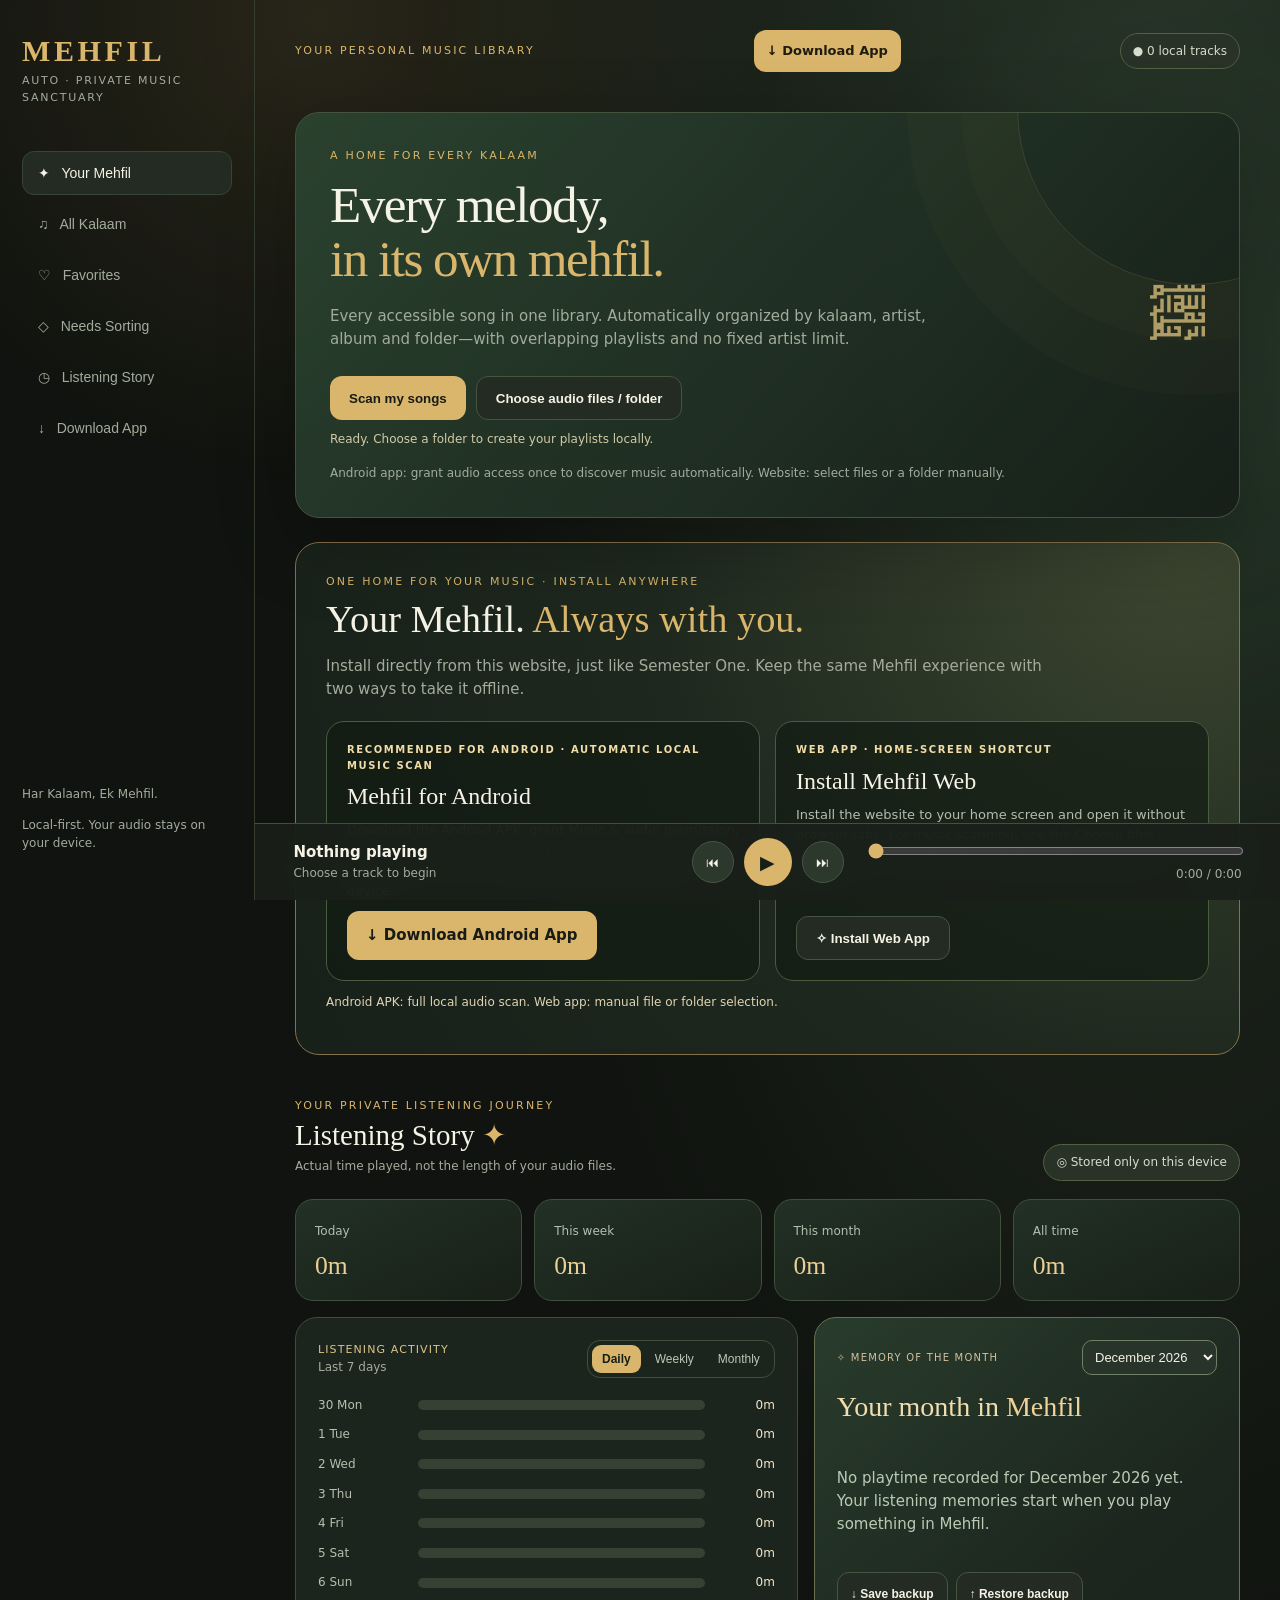
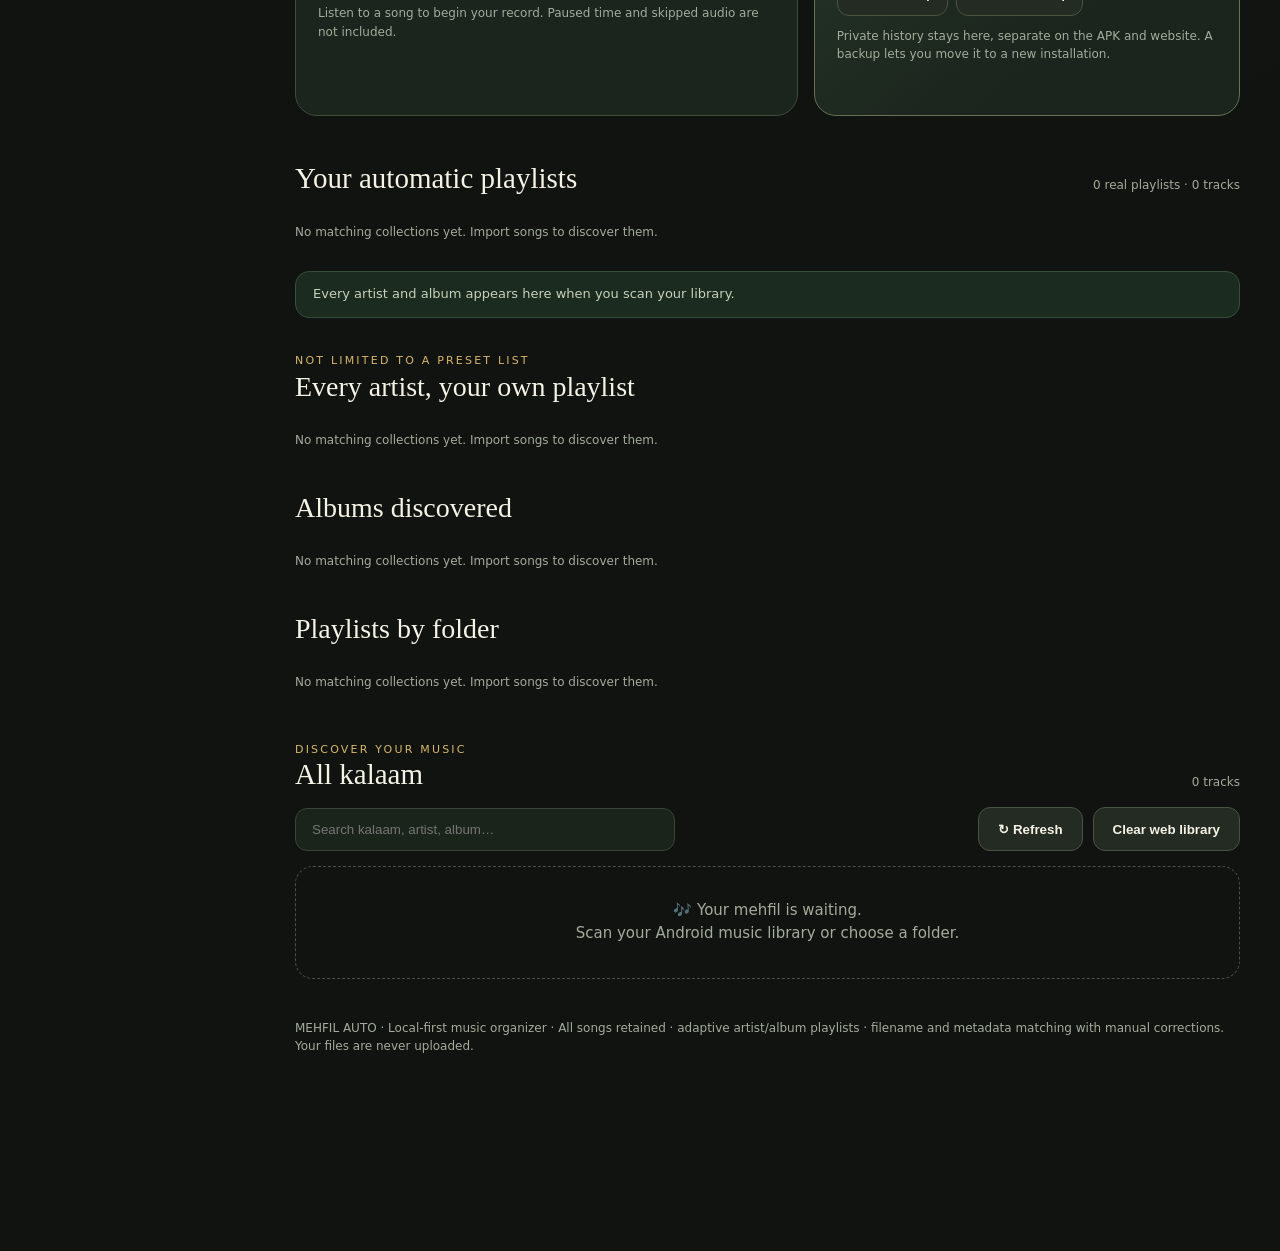
==== commit 22404045: "Add integrated app download, PWA install prompt, offline icons" ====
--- a/mehfil-auto/web/index.html
+++ b/mehfil-auto/web/index.html
@@ -13,10 +13,47 @@
 .category{background:linear-gradient(155deg,#242f25,#161e18);box-shadow:0 6px 28px #0002;min-height:122px}.category:hover{box-shadow:0 15px 42px #0006;transform:translateY(-4px)}.compact-categories .category{min-height:108px;padding:16px}.compact-categories .category strong{font-size:16px}.group-heading{margin-top:30px}.group-heading h2{font-size:clamp(21px,2.4vw,28px)}.group-heading button{min-height:34px;padding:9px 14px}.catalog-note{color:#c7d0b9;background:#1c2b20;border:1px solid #384e3c;padding:12px 17px;border-radius:14px;margin-top:18px;font-size:13px;line-height:1.6}.category:focus-visible,.category:hover{outline-color:var(--gold)}html{scroll-behavior:smooth}
 @media(prefers-reduced-motion:reduce){*,*:before,*:after{scroll-behavior:auto!important;animation:none!important;transition:none!important}}
 @media(max-width:600px){.group-heading{margin-top:23px}.group-heading h2{font-size:22px}.compact-categories .category{min-height:112px;padding:14px}.catalog-note{padding:10px 12px}.banner:after{opacity:.35}}
+
+/* Unified website-to-app download experience */
+.install-hub{margin:24px 0 34px;padding:clamp(20px,3vw,30px);border:1px solid #85724a;border-radius:24px;background:radial-gradient(circle at 94% 0%,#3c4630,#1e281e 52%,#172019);scroll-margin-top:20px}
+.install-hub h2{font:normal clamp(29px,3vw,42px) Georgia,serif;line-height:1.1;margin:8px 0 12px}
+.install-hub>p{max-width:720px}
+.install-methods{display:grid;grid-template-columns:repeat(2,minmax(0,1fr));gap:15px;margin-top:20px}
+.install-method{border:1px solid #485c40;border-radius:18px;background:#111a12a8;padding:20px;display:flex;flex-direction:column;gap:10px;align-items:flex-start}
+.install-method strong{font:normal 24px Georgia,serif}
+.install-method p{margin:0;color:#b3bdb0;font-size:13px;flex:1}
+.install-method .btn{display:inline-flex;text-decoration:none;align-items:center;justify-content:center;gap:8px}
+.install-tag{font-size:10px;font-weight:700;letter-spacing:.16em;text-transform:uppercase;color:#f2dca8}
+.install-note{color:#e0d4b4;font-size:12px;min-height:18px;margin-top:12px}
+.install-header-link{display:inline-flex;align-items:center;justify-content:center;color:#201b10;background:#d9b66b;text-decoration:none;font-weight:700;border-radius:12px;padding:9px 13px;font-size:13px;min-height:42px;white-space:nowrap}
+.install-header-link:hover{background:#f0cc86}
+@media(max-width:640px){.install-methods{grid-template-columns:1fr}.install-hub{margin:18px 0 30px}.install-header-link{padding:8px 9px;font-size:12px}}
+
 </style></head><body>
-<div class="app"><aside class="sidebar"><div class="brand">MEHFIL</div><div class="subtitle">AUTO · Private music sanctuary</div><div class="nav"><button class="active" id="nav-home">✦ &nbsp; Your Mehfil</button><button id="nav-all">♫ &nbsp; All Kalaam</button><button id="nav-favorites">♡ &nbsp; Favorites</button><button id="nav-unclassified">◇ &nbsp; Needs Sorting</button><button id="nav-insights">◷ &nbsp; Listening Story</button></div><div class="left-info">Har Kalaam, Ek Mehfil.<p>Local-first. Your audio stays on your device.</p></div></aside>
-<main class="main"><header><span class="mobile-brand">MEHFIL <span style="color:#fff;font-size:12px">AUTO</span></span><span class="eyebrow" id="topline">YOUR PERSONAL MUSIC LIBRARY</span><span class="pill" id="library-status">● Local & private</span></header>
+<div class="app"><aside class="sidebar"><div class="brand">MEHFIL</div><div class="subtitle">AUTO · Private music sanctuary</div><div class="nav"><button class="active" id="nav-home">✦ &nbsp; Your Mehfil</button><button id="nav-all">♫ &nbsp; All Kalaam</button><button id="nav-favorites">♡ &nbsp; Favorites</button><button id="nav-unclassified">◇ &nbsp; Needs Sorting</button><button id="nav-insights">◷ &nbsp; Listening Story</button><button id="nav-install">↓ &nbsp; Download App</button></div><div class="left-info">Har Kalaam, Ek Mehfil.<p>Local-first. Your audio stays on your device.</p></div></aside>
+<main class="main"><header><span class="mobile-brand">MEHFIL <span style="color:#fff;font-size:12px">AUTO</span></span><span class="eyebrow" id="topline">YOUR PERSONAL MUSIC LIBRARY</span><a class="install-header-link" id="header-install" href="#install-mehfil">↓ Download App</a><span class="pill" id="library-status">● Local & private</span></header>
 <div class="banner"><div><div class="eyebrow">A home for every kalaam</div><h1>Every melody,<br><span class="gold">in its own mehfil.</span></h1><p class="lead">Every accessible song in one library. Automatically organized by kalaam, artist, album and folder—with overlapping playlists and no fixed artist limit.</p><div class="actions"><button class="btn" id="scan">Scan my songs</button><button class="btn alt" id="pick">Choose audio files / folder</button><button class="btn alt hidden" id="folder-android">＋ Add music folder</button><input id="files" type="file" accept="audio/*" multiple hidden><input id="folder" type="file" accept="audio/*" webkitdirectory multiple hidden></div><div id="status" class="status" aria-live="polite"></div><div class="hint" id="permission-note">Android app: grant audio access once to discover music automatically. Website: select files or a folder manually.</div></div><div class="calligraphy" aria-hidden="true">﷽</div></div>
+
+<section class="install-hub" id="install-mehfil" aria-labelledby="install-title">
+  <div class="eyebrow">ONE HOME FOR YOUR MUSIC · INSTALL ANYWHERE</div>
+  <h2 id="install-title">Your Mehfil. <span class="gold">Always with you.</span></h2>
+  <p class="muted">Install directly from this website, just like Semester One. Keep the same Mehfil experience with two ways to take it offline.</p>
+  <div class="install-methods">
+    <article class="install-method">
+      <span class="install-tag">Recommended for Android · Automatic local music scan</span>
+      <strong>Mehfil for Android</strong>
+      <p>Download the Android APK, grant Music &amp; audio permission, and scan audio saved on your phone. Your playlists, listening stats, and monthly memories stay private on your device.</p>
+      <a class="btn" id="apk-download" href="https://github.com/theedit0rx/Mehfil/releases/download/mehfil-auto-v2/Mehfil-Auto.apk" aria-label="Download Mehfil Auto Android APK">↓ Download Android App</a>
+    </article>
+    <article class="install-method">
+      <span class="install-tag">Web app · Home-screen shortcut</span>
+      <strong>Install Mehfil Web</strong>
+      <p>Install the website to your home screen and open it without browser tabs. For music scanning, use the Choose files / folder option; browsers cannot silently read your music library.</p>
+      <button class="btn alt" type="button" id="install-web">✧ Install Web App</button>
+    </article>
+  </div>
+  <p class="install-note" id="install-note" aria-live="polite">Android APK: full local audio scan. Web app: manual file or folder selection.</p>
+</section>
 <section id="insights" class="insights" aria-labelledby="insight-title"><div class="insight-head"><div><div class="eyebrow">YOUR PRIVATE LISTENING JOURNEY</div><h2 id="insight-title">Listening Story <span class="gold">✦</span></h2><p class="muted small" style="margin:5px 0">Actual time played, not the length of your audio files.</p></div><span class="pill">◎ Stored only on this device</span></div>
 <div class="stat-grid" aria-label="Listening totals"><div class="stat-tile"><span>Today</span><strong id="stat-today">0m</strong></div><div class="stat-tile"><span>This week</span><strong id="stat-week">0m</strong></div><div class="stat-tile"><span>This month</span><strong id="stat-month">0m</strong></div><div class="stat-tile"><span>All time</span><strong id="stat-all">0m</strong></div></div>
 <div class="story-grid"><article class="story-panel"><div class="panel-top"><div><div class="story-highlight">Listening activity</div><div class="muted small" id="history-caption">Last 7 days</div></div><div class="period-tabs" role="group" aria-label="Listening report period"><button class="active" data-period="daily" aria-pressed="true">Daily</button><button data-period="weekly" aria-pressed="false">Weekly</button><button data-period="monthly" aria-pressed="false">Monthly</button></div></div><div class="history-bars" id="history-bars" role="img" aria-label="Listening time by period"></div><p class="muted small">Listen to a song to begin your record. Paused time and skipped audio are not included.</p></article>
@@ -117,5 +154,20 @@
 for(let i=0;i<list.length;i+=12){const batch=list.slice(i,i+12);const mapped=await Promise.all(batch.map(async file=>{const tag=await fileMetadata(file);return {id:`web:${file.webkitRelativePath||file.name}:${file.size}:${file.lastModified}`,name:file.name,title:tag.title||file.name.replace(/\.[^.]+$/,'').replace(/[_]/g,' '),artist:tag.artist||'Unknown artist',album:tag.album||'',genre:tag.genre||'',duration:0,path:file.webkitRelativePath||file.name,file};}));songs.push(...mapped);if(i%120===0&&list.length>120)msg(`Reading tags from ${Math.min(i+12,list.length)} / ${list.length} songs…`);}
 receive(songs);if(!songs.length)msg('No audio files found. Try an MP3/M4A/FLAC folder.');}
 $('files').addEventListener('change',e=>loadFiles(e.target.files));$('folder').addEventListener('change',e=>loadFiles(e.target.files));$('search').addEventListener('input',e=>{q=n(e.target.value);renderList()});$('clear').onclick=()=>{if(native){msg('Android music library cannot be cleared from here.');return;}tracks=[];listeningTick();listeningSample=null;webAudio.pause();msg('Web imports cleared. Your music files were not changed.');update()};for(const [p,id]of [['home','all'],['all','all'],['favorites','favorites'],['unclassified','unclassified'],['insights','insights']]){for(const prefix of ['nav-','m-']){const el=$(prefix+p);if(el)el.onclick=()=>select(id)}}
+
+/* Native APK and installable PWA are both available inside this same website. */
+let deferredInstallPrompt=null;
+const webInstallButton=$('install-web'),webInstallNote=$('install-note');
+window.addEventListener('beforeinstallprompt',event=>{event.preventDefault();deferredInstallPrompt=event;webInstallNote.textContent='Web app installation is ready. Tap Install Web App.';});
+window.addEventListener('appinstalled',()=>{deferredInstallPrompt=null;webInstallButton.textContent='✓ Web app installed';webInstallNote.textContent='Mehfil Web has been added to your device.';});
+webInstallButton.addEventListener('click',async()=>{
+  if(window.matchMedia('(display-mode: standalone)').matches||navigator.standalone===true){webInstallNote.textContent='You already opened the installed web edition.';return;}
+  if(deferredInstallPrompt){const prompt=deferredInstallPrompt;deferredInstallPrompt=null;prompt.prompt();const choice=await prompt.userChoice;webInstallNote.textContent=choice.outcome==='accepted'?'Installation selected. Look for Mehfil on your home screen.':'You can install Mehfil whenever you want.';return;}
+  if(/iPad|iPhone|iPod/.test(navigator.userAgent)){webInstallNote.textContent='Safari: tap Share, then Add to Home Screen.';}
+  else{webInstallNote.textContent='In Chrome, tap ⋮ (menu), then Install app or Add to Home screen.';}
+});
+$('nav-install').onclick=()=>$('install-mehfil').scrollIntoView({behavior:'smooth',block:'start'});
+if(native){$('install-mehfil').classList.add('hidden');$('header-install').classList.add('hidden');$('nav-install').classList.add('hidden');}
+
 if('serviceWorker'in navigator&&location.protocol.startsWith('http'))navigator.serviceWorker.register('./sw.js').catch(()=>{});if(native){$('pick').classList.add('hidden');$('folder-android').classList.remove('hidden');$('clear').classList.add('hidden');$('permission-note').textContent='Android: all accessible audio is scanned on-device. For music hidden from the system library, select its folder with + Add music folder.';setTimeout(scan,250)}else{msg('Ready. Choose a folder to create your playlists locally.');}update();refreshInsights();
 </script></body></html>
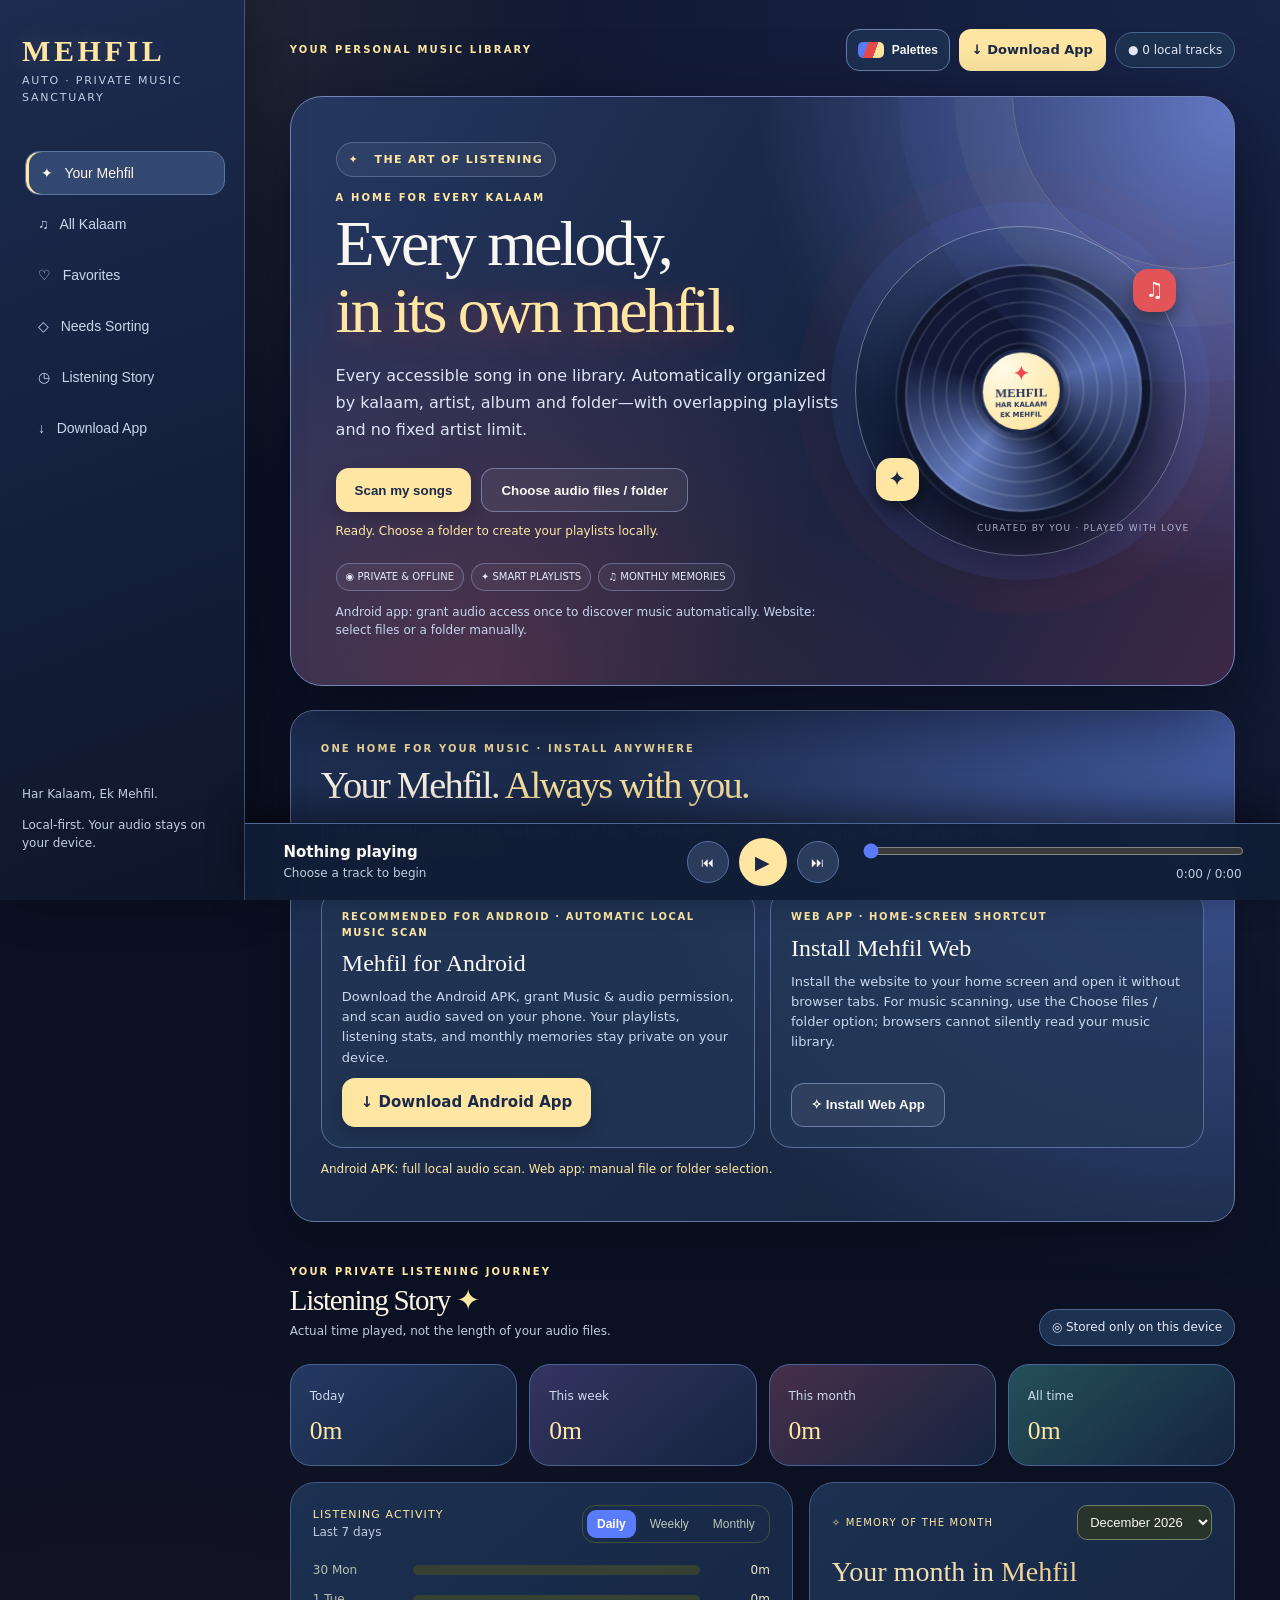
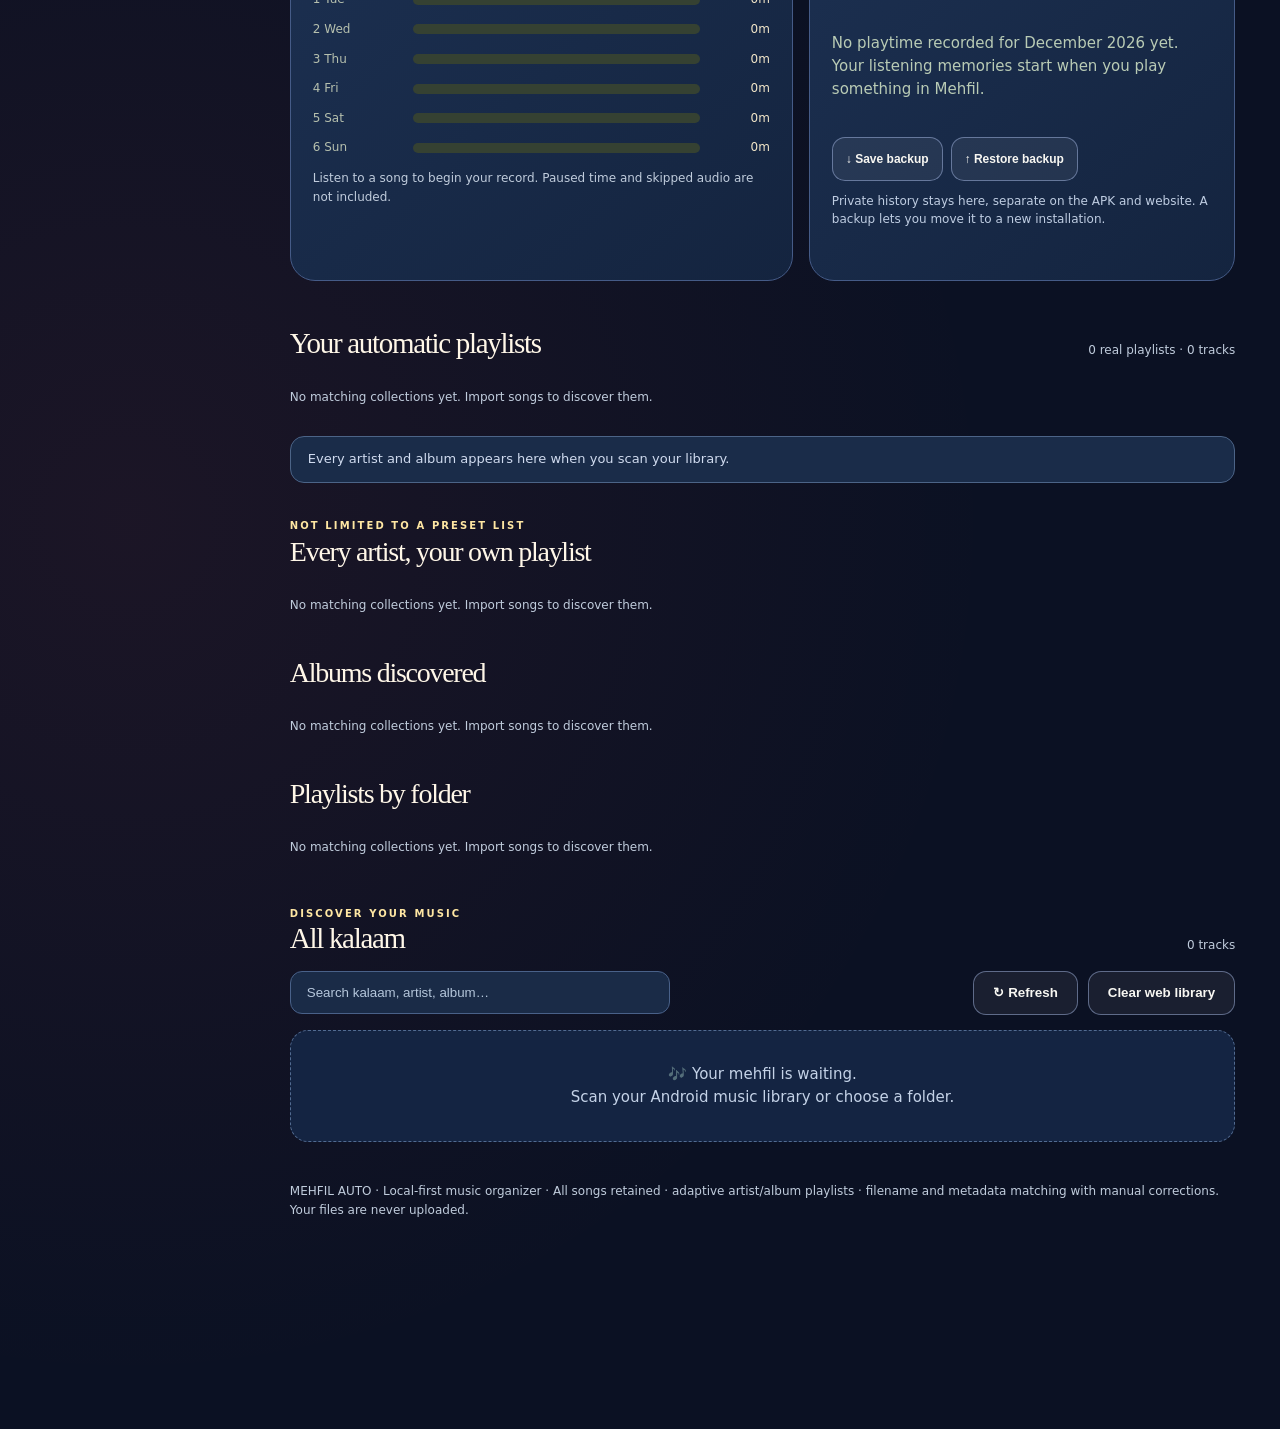
==== commit 5e18c77a: "Apply saved design palette and responsive vinyl UI to web Mehfil" ====
--- a/mehfil-auto/web/index.html
+++ b/mehfil-auto/web/index.html
@@ -29,10 +29,116 @@
 .install-header-link:hover{background:#f0cc86}
 @media(max-width:640px){.install-methods{grid-template-columns:1fr}.install-hub{margin:18px 0 30px}.install-header-link{padding:8px 9px;font-size:12px}}
 
+
+/* MEHFIL AURA · palette from saved design references */
+:root{--bg:#0b1123;--surface:#18233f;--surface2:#273a5c;--muted:#bec9dc;--text:#f8f7f2;--gold:#ffe7a3;--line:#425778;--radius:24px}
+body{color:var(--text);background:radial-gradient(circle at 100% 0%,#5b7cfa2d,transparent 40%),radial-gradient(circle at 10% 70%,#e94b4b13,transparent 36%),#0b1123}
+body:before{background:radial-gradient(circle at 5% 2%,#ffe7a31d,transparent 35%)}
+.app{max-width:1440px;grid-template-columns:245px minmax(0,1fr)}.main{padding:29px clamp(20px,3.5vw,54px) 170px}
+.sidebar{background:linear-gradient(160deg,#1c2b50,#0e162a);border-right:1px solid #435679;box-shadow:12px 0 45px #0004;z-index:2}
+.brand{color:#ffe7a3;text-shadow:0 0 24px #ffe7a32c}.sidebar .subtitle,.left-info{color:#c2cee4}
+.nav button{border-radius:14px;color:#cbd6ea;transition:.2s}
+.nav button:hover,.nav button.active{background:#334870;border:1px solid #5874a0;color:#fff7e8;transform:translateX(3px)}.nav button.active{box-shadow:inset 3px 0 #ffe7a3}
+header{gap:9px;margin-bottom:25px}header .eyebrow{margin-right:auto}
+.eyebrow,.gold{color:#ffe7a3}.eyebrow{font-size:10px;font-weight:700;letter-spacing:.21em}h1,h2{letter-spacing:-.045em}h2{color:#fff7e8}
+.banner{position:relative;isolation:isolate;overflow:hidden;grid-template-columns:minmax(0,1.2fr) minmax(205px,.8fr);min-height:405px;gap:10px;padding:clamp(24px,3.5vw,50px);background:radial-gradient(circle at 100% 2%,#6377c3,transparent 43%),linear-gradient(120deg,#263861,#14223f 60%,#3d2848);border:1px solid #7485b5;border-radius:32px;box-shadow:0 28px 80px #0307129c}
+.banner:before{content:"";position:absolute;inset:0;z-index:-1;background:radial-gradient(circle at 19% 100%,#e94b4b40,transparent 48%)}
+.banner:after{border-color:#ffe7a333;box-shadow:0 0 0 58px #ffe7a309,0 0 0 114px #5b7cfa10}
+.hero-copy{position:relative;z-index:1}
+.hero-badge{display:inline-flex;align-items:center;gap:9px;color:#ffe7a3;font-size:11px;letter-spacing:.12em;border:1px solid #9db0d459;background:#d6e3ff10;padding:8px 12px;border-radius:40px;font-weight:750;margin-bottom:13px}
+.banner h1{font-size:clamp(41px,5vw,74px);line-height:1.035;margin:6px 0 18px}
+.banner .gold{color:#ffe7a3;text-shadow:0 6px 31px #e94b4b66}
+.banner .lead{color:#dce5f6;font-size:clamp(13px,1.4vw,16px);max-width:550px;line-height:1.7}
+.banner .hint{color:#c3d5ef}.banner .status{color:#ffe7a3}
+.btn{background:#ffe7a3;color:#1b294b;border-radius:13px;box-shadow:0 7px 18px #0003;transition:transform .2s,background .2s}
+.btn:hover{background:#fff1c4;transform:translateY(-2px)}
+.btn.alt{color:#f8f7f2;background:#ffffff10;border:1px solid #adc2ee77;box-shadow:none}
+.btn.alt:hover{background:#5b7cfa33}
+.hero-features{margin:19px 0 0;display:flex;gap:7px;flex-wrap:wrap}
+.hero-features span{font-size:10px;border:1px solid #bbcaff55;border-radius:40px;color:#e5eafa;background:#ffffff0c;padding:5px 9px}
+.hero-art{width:100%;min-height:290px;position:relative;display:flex;align-items:center;justify-content:center;pointer-events:none;perspective:900px}
+.hero-orbit{width:min(98%,340px);aspect-ratio:1;border-radius:50%;border:1px solid #dde6ff69;box-shadow:0 0 0 24px #5b7cfa15,0 0 0 58px #e94b4b08;position:absolute}
+.vinyl-disc{width:clamp(205px,20vw,275px);aspect-ratio:1;position:relative;border-radius:50%;border:8px solid #10172d;box-shadow:0 19px 53px #010616d1,0 0 0 2px #a5bbf045;background:repeating-radial-gradient(circle,transparent 0 5px,#ffffff1e 6px 7px,transparent 8px 14px),conic-gradient(#101733,#566cab,#0f1730,#647cbe,#121937,#101733);transform:rotateX(var(--rx,7deg)) rotateY(var(--ry,-9deg));transition:transform .2s}
+.vinyl-core{inset:32%;position:absolute;background:radial-gradient(circle at 25% 20%,#fffae8,#ffe7a3 80%,#e6b978);border:4px solid #1d294b;border-radius:50%;color:#27375b;display:flex;flex-direction:column;align-items:center;justify-content:center;text-align:center;font:600 13px Georgia,serif;box-shadow:0 4px 16px #0009}
+.vinyl-core span{font-size:19px;color:#e94b4b}.vinyl-core small{font:700 7px/1.3 system-ui,sans-serif}
+.float-note{position:absolute;display:grid;place-items:center;font-size:21px;border-radius:15px;width:43px;height:43px;box-shadow:0 9px 18px #0007;animation:mehfilFloat 5s ease-in-out infinite}
+.note-a{right:4%;top:8%;background:#e94b4b;color:#fff7e8}
+.note-b{left:7%;bottom:12%;background:#ffe7a3;color:#1b2644;animation-delay:-2s}
+.hero-micro{position:absolute;right:0;bottom:0;font-size:9px;letter-spacing:.13em;color:#dde3fab7;white-space:nowrap}
+@keyframes mehfilFloat{50%{translate:0 -10px}}
+.pill{background:#1d3150;color:#e6eafb;border-color:#49668f}
+.theme-toggle{display:inline-flex;align-items:center;gap:8px;padding:9px 11px;min-height:42px;border-radius:13px;background:#1d2f51;color:#f8f7f2;border:1px solid #6880a8;font-size:12px;font-weight:700;cursor:pointer}
+.theme-toggle:hover{border-color:#ffe7a3}
+.theme-swatch{width:26px;height:16px;border-radius:5px;background:linear-gradient(110deg,#5b7cfa 0 32%,#e94b4b 33% 64%,#ffe7a3 65%)}
+.install-hub{background:radial-gradient(circle at 100% 0%,#455da4,transparent 60%),linear-gradient(140deg,#1f3054,#15233b);border:1px solid #6478a2;box-shadow:0 17px 45px #0003}
+.install-method{background:#223756b8;border:1px solid #58709a;border-radius:22px;transition:transform .2s}
+.install-method:hover{transform:translateY(-3px);border-color:#ffe7a3}
+.install-method p{color:#c9d7ee}.install-tag,.install-note{color:#ffe7a3}.install-header-link{background:#ffe7a3;color:#1b2946}.install-header-link:hover{background:#fff1c9}
+.categories{gap:13px}.category{isolation:isolate;position:relative;overflow:hidden;background:linear-gradient(150deg,#1d3055,#121e35);border:1px solid #425b85;border-radius:22px;color:#f8f7f2;box-shadow:0 8px 24px #0004;transition:transform .2s,border .2s}
+.category:before{content:"";position:absolute;inset:0;pointer-events:none;background:radial-gradient(250px circle at var(--sx,50%) var(--sy,20%),#5b7cfa55,transparent 75%);opacity:0;transition:opacity .2s}
+.category:hover{transform:translateY(-5px);border-color:#8ea5ed;box-shadow:0 16px 32px #0006}.category:hover:before{opacity:1}
+.category .icon{color:#ffe7a3}.category small{color:#c4cfe1}.catalog-note{background:#1a2c49;border-color:#4c6487;color:#d0dbef}
+.stat-tile{background:linear-gradient(140deg,#243963,#152440);border:1px solid #496291;border-radius:21px}
+.stat-tile:nth-child(2){background:linear-gradient(140deg,#343461,#152440)}
+.stat-tile:nth-child(3){background:linear-gradient(140deg,#472f4a,#152440)}
+.stat-tile:nth-child(4){background:linear-gradient(140deg,#245058,#152440)}
+.stat-tile span{color:#cdd9ed}.stat-tile strong,.memory-primary,.story-highlight,.memory-label,.month-highlights b{color:#ffe7a3}
+.story-panel,.memory-panel{background:linear-gradient(140deg,#1c3051,#14243f);border:1px solid #455b87;border-radius:25px}
+.memory-metrics strong{color:#fff1c7}.memory-metrics span,.privacy-note{color:#bfcde2}
+.history-bar-fill{background:linear-gradient(90deg,#5b7cfa,#e94b4b,#ffe7a3)}
+.period-tabs button.active{background:#5b7cfa;color:#fff}
+.search{background:#1a2b47;border:1px solid #496189;color:#f8f7f2}.search::placeholder{color:#b5c6db}
+.song{background:#172843;border:1px solid #365076;border-radius:16px;transition:background .2s,border-color .2s}
+.song:hover{background:#22395f;border-color:#849bc2}.song.playing{border-color:#ffe7a3}
+.cover{background:linear-gradient(145deg,#405fa1,#483a83);color:#ffe7a3}.song button{color:#ffe7a3;border-color:#4a658b}
+.song-meta,.muted,.foot{color:#c0ccdc}
+.player{left:245px;background:#101d35f3;border-color:#4f6595;box-shadow:0 -12px 39px #0007}
+.iconbtn{background:#2a3b5b;border-color:#5471a3;color:#f8f7f2}.iconbtn.primary{background:#ffe7a3;color:#1b2847}.progress{accent-color:#5b7cfa}
+.mobile-nav{background:#101e35;border-color:#435b89}.mobile-nav button{color:#d3dff3}
+.empty{background:#142442;color:#c4d2e7;border-color:#526b91}
+.modal-content{background:#1c2c49;border-color:#657eaa}
+html[data-palette="chandni"]{color-scheme:light;--bg:#fff7e8;--surface:#fffaf4;--surface2:#f9e5df;--text:#315c4c;--muted:#577067;--gold:#315c4c;--line:#e0c5bd}
+html[data-palette="chandni"] body{background:radial-gradient(circle at 90% 0%,#f2a7b54f,transparent 42%),#fff7e8;color:#315c4c}
+html[data-palette="chandni"] .sidebar{background:linear-gradient(#f5ded8,#fff7e8);border-color:#dfbdb8}
+html[data-palette="chandni"] .sidebar .subtitle,html[data-palette="chandni"] .left-info,html[data-palette="chandni"] .brand{color:#315c4c}
+html[data-palette="chandni"] .nav button{color:#315c4c}
+html[data-palette="chandni"] .nav button.active,html[data-palette="chandni"] .nav button:hover{background:#f2a7b55e;border-color:#d7a2a4;color:#315c4c}
+html[data-palette="chandni"] .eyebrow,html[data-palette="chandni"] h2{color:#315c4c}
+html[data-palette="chandni"] .banner{background:radial-gradient(circle at 100% 0%,#528571,transparent 50%),linear-gradient(120deg,#315c4c,#193c35);border-color:#77a68d}
+html[data-palette="chandni"] .banner h1,html[data-palette="chandni"] .banner .gold,html[data-palette="chandni"] .banner .eyebrow{color:#fff7e8}
+html[data-palette="chandni"] .btn{background:#315c4c;color:#fff7e8}
+html[data-palette="chandni"] .banner .btn.alt{color:#fff7e8;background:#ffffff18}
+html[data-palette="chandni"] .vinyl-core,html[data-palette="chandni"] .note-a{background:#f2a7b5;color:#315c4c}
+html[data-palette="chandni"] .pill,html[data-palette="chandni"] .theme-toggle{background:#fffaf4;color:#315c4c;border-color:#dbc4b8}
+html[data-palette="chandni"] .category{background:linear-gradient(145deg,#fffcf6,#f8e9e4);border-color:#e1c3bd;color:#315c4c;box-shadow:0 8px 24px #315c4c16}
+html[data-palette="chandni"] .category small,html[data-palette="chandni"] .category .icon{color:#315c4c}
+html[data-palette="chandni"] .stat-tile,html[data-palette="chandni"] .story-panel,html[data-palette="chandni"] .memory-panel{background:linear-gradient(145deg,#fffdf8,#f9e5e0);border-color:#d9bcb4}
+html[data-palette="chandni"] .stat-tile strong,html[data-palette="chandni"] .stat-tile span,html[data-palette="chandni"] .memory-primary,html[data-palette="chandni"] .story-highlight,html[data-palette="chandni"] .memory-label{color:#315c4c}
+html[data-palette="chandni"] .memory-metrics strong,html[data-palette="chandni"] .month-highlights b{color:#315c4c}
+html[data-palette="chandni"] .history-bar-fill{background:linear-gradient(90deg,#315c4c,#f2a7b5)}
+html[data-palette="chandni"] .search,html[data-palette="chandni"] .song{background:#fffdf8;border-color:#dfc5ba;color:#315c4c}
+html[data-palette="chandni"] .song-meta,html[data-palette="chandni"] .muted,html[data-palette="chandni"] .foot{color:#4f6d63}
+html[data-palette="chandni"] .cover{background:#f2a7b5;color:#315c4c}
+html[data-palette="chandni"] .song button{color:#315c4c;border-color:#c8aaa2}
+html[data-palette="chandni"] .player,html[data-palette="chandni"] .mobile-nav{background:#fff7e8f5;border-color:#dec0b4}
+html[data-palette="chandni"] .player-title,html[data-palette="chandni"] .mobile-nav button{color:#315c4c}
+html[data-palette="chandni"] .iconbtn{background:#f6ded8;color:#315c4c;border-color:#d6b6ae}
+html[data-palette="chandni"] .iconbtn.primary{background:#315c4c;color:#fff7e8}
+html[data-palette="chandni"] .install-hub{background:linear-gradient(135deg,#f2b8b9,#fce2d8);border-color:#d3aa9e}
+html[data-palette="chandni"] .install-hub h2,html[data-palette="chandni"] .install-tag,html[data-palette="chandni"] .install-note{color:#315c4c}
+html[data-palette="chandni"] .install-method{background:#fffaf3b8;border-color:#d8aea8}
+html[data-palette="chandni"] .install-method p{color:#4f6c60}
+html[data-palette="chandni"] .install-header-link{background:#315c4c;color:#fff7e8}
+html[data-palette="chandni"] .modal-content{background:#fff7e8;border-color:#d6b5ad}
+@media(max-width:1080px){.banner{grid-template-columns:1fr 205px}.vinyl-disc{width:205px}}
+@media(max-width:850px){.app{display:block}.main{padding:20px 17px 185px}.banner{grid-template-columns:1fr;padding:30px 24px}.banner h1{font-size:clamp(40px,8vw,62px)}.hero-art{min-height:214px;max-width:310px;margin:auto}.vinyl-disc{width:168px;border-width:6px}.hero-orbit{width:218px}.float-note{width:32px;height:32px}.player{left:0}.theme-toggle .toggle-text{display:none}}
+@media(max-width:520px){header{gap:6px}header .eyebrow{display:none}.theme-toggle{min-height:37px;padding:7px}.banner{border-radius:24px;padding:24px 17px}.banner h1{font-size:clamp(38px,10vw,55px)}.banner .lead{font-size:13px}.banner .actions .btn{padding:10px 12px;font-size:12px}.category{padding:15px;min-height:122px}.category strong{font-size:16px}.category small{font-size:11px}.hero-features span{font-size:9px}.install-header-link{font-size:11px;padding:8px 9px;min-height:37px}.pill{font-size:10px;padding:6px}}
+@media(prefers-reduced-motion:reduce){.float-note{animation:none!important}.vinyl-disc{transition:none!important}.category:hover,.btn:hover{transform:none!important}}
+
 </style></head><body>
 <div class="app"><aside class="sidebar"><div class="brand">MEHFIL</div><div class="subtitle">AUTO · Private music sanctuary</div><div class="nav"><button class="active" id="nav-home">✦ &nbsp; Your Mehfil</button><button id="nav-all">♫ &nbsp; All Kalaam</button><button id="nav-favorites">♡ &nbsp; Favorites</button><button id="nav-unclassified">◇ &nbsp; Needs Sorting</button><button id="nav-insights">◷ &nbsp; Listening Story</button><button id="nav-install">↓ &nbsp; Download App</button></div><div class="left-info">Har Kalaam, Ek Mehfil.<p>Local-first. Your audio stays on your device.</p></div></aside>
-<main class="main"><header><span class="mobile-brand">MEHFIL <span style="color:#fff;font-size:12px">AUTO</span></span><span class="eyebrow" id="topline">YOUR PERSONAL MUSIC LIBRARY</span><a class="install-header-link" id="header-install" href="#install-mehfil">↓ Download App</a><span class="pill" id="library-status">● Local & private</span></header>
-<div class="banner"><div><div class="eyebrow">A home for every kalaam</div><h1>Every melody,<br><span class="gold">in its own mehfil.</span></h1><p class="lead">Every accessible song in one library. Automatically organized by kalaam, artist, album and folder—with overlapping playlists and no fixed artist limit.</p><div class="actions"><button class="btn" id="scan">Scan my songs</button><button class="btn alt" id="pick">Choose audio files / folder</button><button class="btn alt hidden" id="folder-android">＋ Add music folder</button><input id="files" type="file" accept="audio/*" multiple hidden><input id="folder" type="file" accept="audio/*" webkitdirectory multiple hidden></div><div id="status" class="status" aria-live="polite"></div><div class="hint" id="permission-note">Android app: grant audio access once to discover music automatically. Website: select files or a folder manually.</div></div><div class="calligraphy" aria-hidden="true">﷽</div></div>
+<main class="main"><header><span class="mobile-brand">MEHFIL <span style="color:#fff;font-size:12px">AUTO</span></span><span class="eyebrow" id="topline">YOUR PERSONAL MUSIC LIBRARY</span><button class="theme-toggle" id="palette-toggle" type="button" aria-label="Switch colour palette" aria-pressed="false"><span class="theme-swatch"></span><span class="toggle-text">Palettes</span></button><a class="install-header-link" id="header-install" href="#install-mehfil">↓ Download App</a><span class="pill" id="library-status">● Local & private</span></header>
+<div class="banner"><div class="hero-copy"><div class="hero-badge">✦ &nbsp; THE ART OF LISTENING</div><div class="eyebrow">A home for every kalaam</div><h1>Every melody,<br><span class="gold">in its own mehfil.</span></h1><p class="lead">Every accessible song in one library. Automatically organized by kalaam, artist, album and folder—with overlapping playlists and no fixed artist limit.</p><div class="actions"><button class="btn" id="scan">Scan my songs</button><button class="btn alt" id="pick">Choose audio files / folder</button><button class="btn alt hidden" id="folder-android">＋ Add music folder</button><input id="files" type="file" accept="audio/*" multiple hidden><input id="folder" type="file" accept="audio/*" webkitdirectory multiple hidden></div><div id="status" class="status" aria-live="polite"></div><div class="hero-features"><span>◉ PRIVATE & OFFLINE</span><span>✦ SMART PLAYLISTS</span><span>♫ MONTHLY MEMORIES</span></div><div class="hint" id="permission-note">Android app: grant audio access once to discover music automatically. Website: select files or a folder manually.</div></div><div class="hero-art" aria-hidden="true"><div class="hero-orbit"></div><div class="vinyl-disc"><div class="vinyl-core"><span>✦</span><strong>MEHFIL</strong><small>HAR KALAAM<br>EK MEHFIL</small></div></div><div class="float-note note-a">♫</div><div class="float-note note-b">✦</div><div class="hero-micro">CURATED BY YOU · PLAYED WITH LOVE</div></div></div>
 
 <section class="install-hub" id="install-mehfil" aria-labelledby="install-title">
   <div class="eyebrow">ONE HOME FOR YOUR MUSIC · INSTALL ANYWHERE</div>
@@ -43,7 +149,7 @@
       <span class="install-tag">Recommended for Android · Automatic local music scan</span>
       <strong>Mehfil for Android</strong>
       <p>Download the Android APK, grant Music &amp; audio permission, and scan audio saved on your phone. Your playlists, listening stats, and monthly memories stay private on your device.</p>
-      <a class="btn" id="apk-download" href="https://github.com/theedit0rx/Mehfil/releases/download/mehfil-auto-v2/Mehfil-Auto.apk" aria-label="Download Mehfil Auto Android APK">↓ Download Android App</a>
+      <a class="btn" id="apk-download" href="https://github.com/theedit0rx/Mehfil/releases/download/mehfil-auto-v3/Mehfil-Auto.apk" aria-label="Download Mehfil Auto Android APK">↓ Download Android App</a>
     </article>
     <article class="install-method">
       <span class="install-tag">Web app · Home-screen shortcut</span>
@@ -170,4 +276,23 @@
 if(native){$('install-mehfil').classList.add('hidden');$('header-install').classList.add('hidden');$('nav-install').classList.add('hidden');}
 
 if('serviceWorker'in navigator&&location.protocol.startsWith('http'))navigator.serviceWorker.register('./sw.js').catch(()=>{});if(native){$('pick').classList.add('hidden');$('folder-android').classList.remove('hidden');$('clear').classList.add('hidden');$('permission-note').textContent='Android: all accessible audio is scanned on-device. For music hidden from the system library, select its folder with + Add music folder.';setTimeout(scan,250)}else{msg('Ready. Choose a folder to create your playlists locally.');}update();refreshInsights();
+
+/* Palette choice and pointer-tracked spotlight. No network calls. */
+const auraSwitch=document.getElementById('palette-toggle');
+function chooseAura(p,save){
+ const v=p==='chandni'?'chandni':'electric';
+ document.documentElement.dataset.palette=v;
+ const m=document.querySelector('meta[name="theme-color"]');if(m)m.setAttribute('content',v==='chandni'?'#fff7e8':'#0b1123');
+ if(auraSwitch){auraSwitch.setAttribute('aria-pressed',String(v==='chandni'));auraSwitch.setAttribute('aria-label',v==='chandni'?'Switch to blue coral and buttercream':'Switch to ivory blush and teal')}
+ if(save){try{localStorage.setItem('mehfil_palette_v1',v)}catch(e){}}
+}
+let initialAura='electric';try{initialAura=localStorage.getItem('mehfil_palette_v1')||'electric'}catch(e){}
+chooseAura(initialAura,false);
+if(auraSwitch)auraSwitch.addEventListener('click',function(){chooseAura(document.documentElement.dataset.palette==='electric'?'chandni':'electric',true)});
+if(window.matchMedia('(hover:hover) and (pointer:fine)').matches&&!window.matchMedia('(prefers-reduced-motion: reduce)').matches){
+ const cards=document.getElementById('categories');
+ if(cards)cards.addEventListener('pointermove',function(e){const c=e.target.closest('.category');if(!c)return;const r=c.getBoundingClientRect();c.style.setProperty('--sx',(e.clientX-r.left)+'px');c.style.setProperty('--sy',(e.clientY-r.top)+'px')},{passive:true});
+ const hero=document.querySelector('.banner'),vinyl=document.querySelector('.vinyl-disc');
+ if(hero&&vinyl){hero.addEventListener('pointermove',function(e){const r=hero.getBoundingClientRect();vinyl.style.setProperty('--rx',((e.clientY-r.top-r.height/2)/r.height*14)+'deg');vinyl.style.setProperty('--ry',((e.clientX-r.left-r.width/2)/r.width*-14)+'deg')},{passive:true});hero.addEventListener('pointerleave',function(){vinyl.style.removeProperty('--rx');vinyl.style.removeProperty('--ry')});}
+}
 </script></body></html>
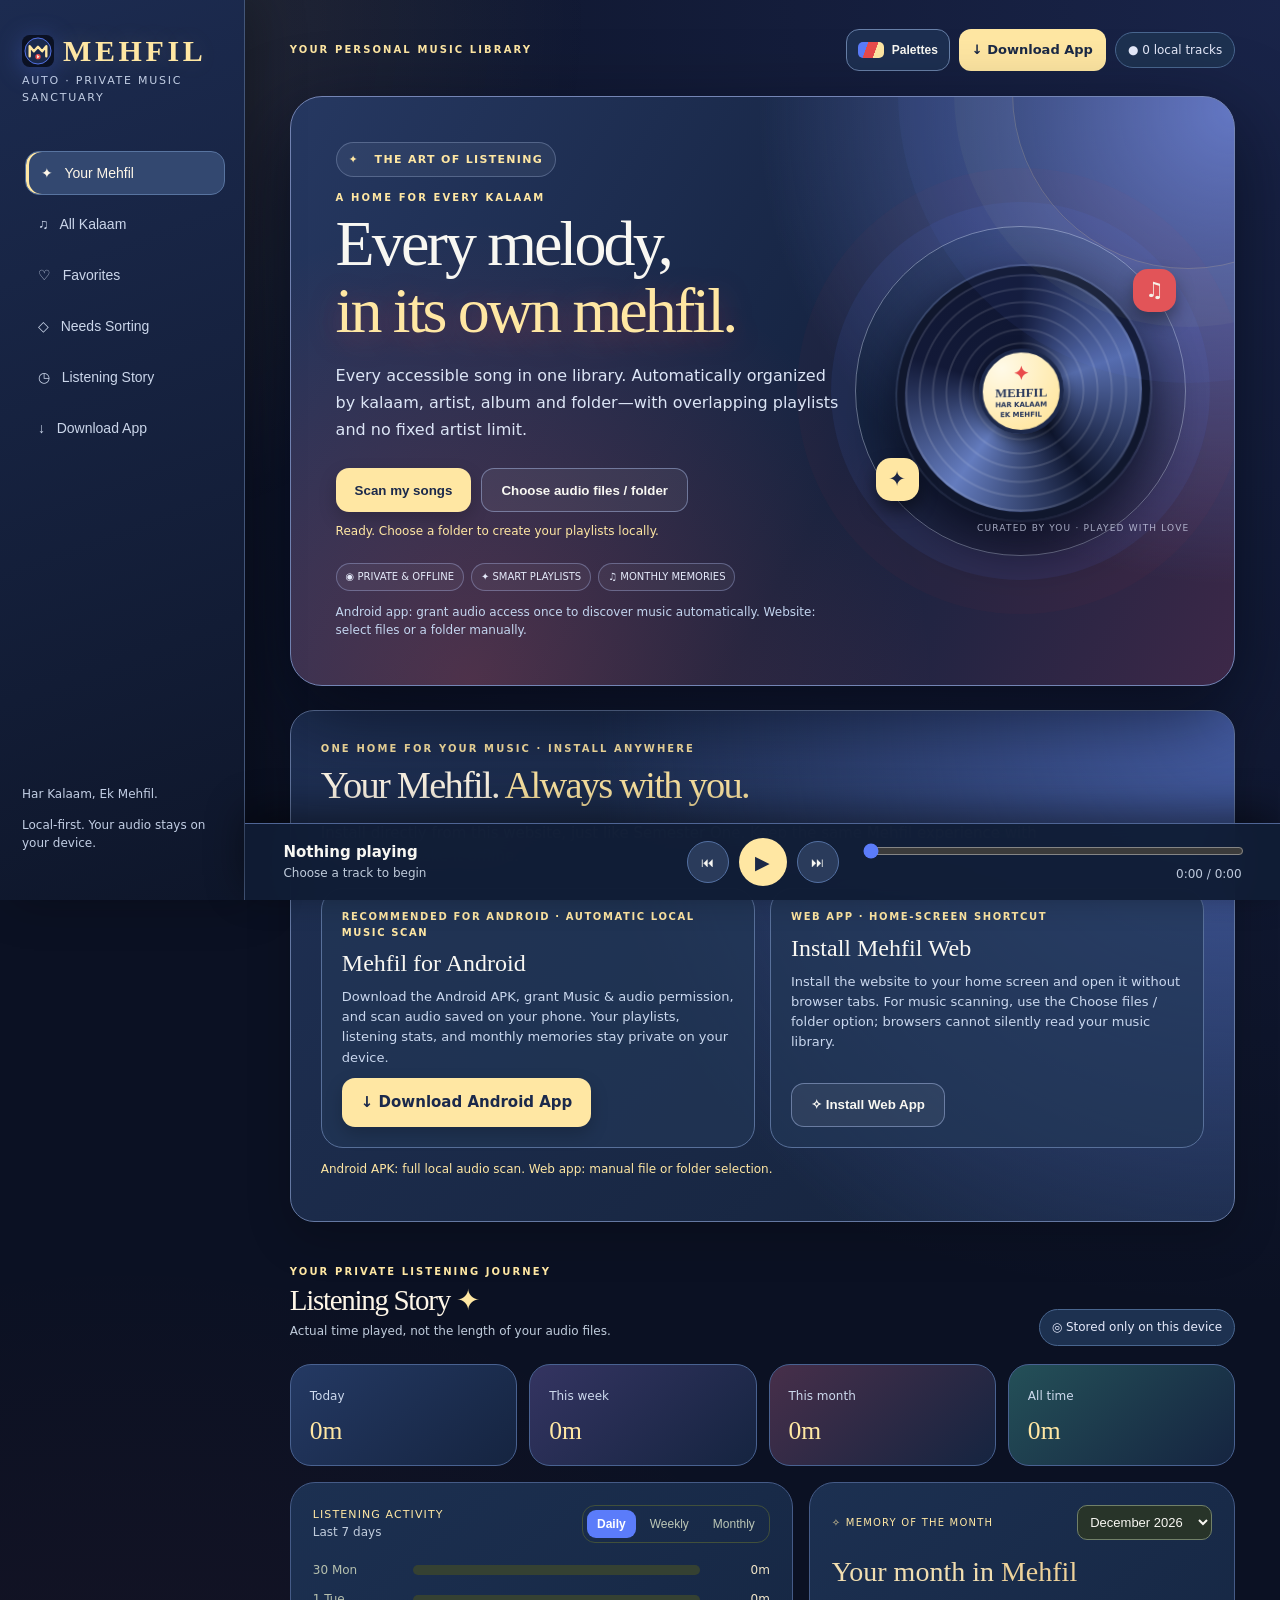
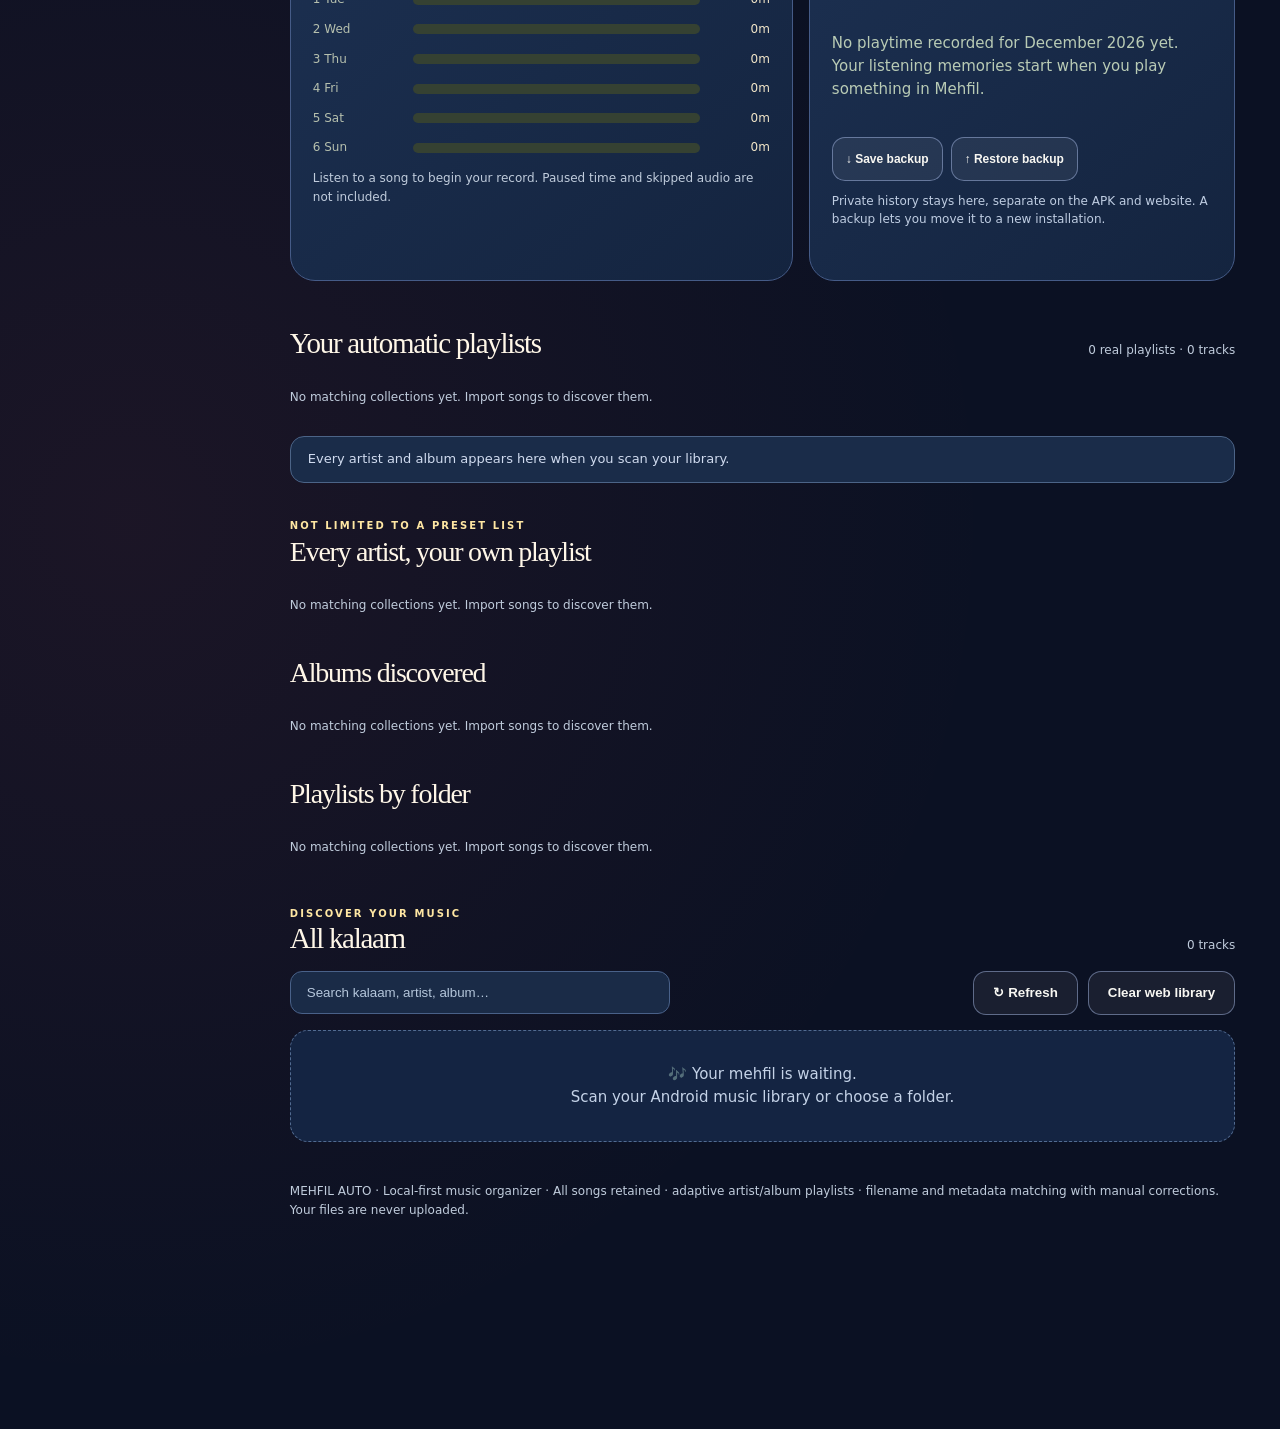
==== commit bf461dfa: "Show Mehfil custom monogram in mobile and desktop app headers" ====
--- a/mehfil-auto/web/index.html
+++ b/mehfil-auto/web/index.html
@@ -135,9 +135,14 @@
 @media(max-width:520px){header{gap:6px}header .eyebrow{display:none}.theme-toggle{min-height:37px;padding:7px}.banner{border-radius:24px;padding:24px 17px}.banner h1{font-size:clamp(38px,10vw,55px)}.banner .lead{font-size:13px}.banner .actions .btn{padding:10px 12px;font-size:12px}.category{padding:15px;min-height:122px}.category strong{font-size:16px}.category small{font-size:11px}.hero-features span{font-size:9px}.install-header-link{font-size:11px;padding:8px 9px;min-height:37px}.pill{font-size:10px;padding:6px}}
 @media(prefers-reduced-motion:reduce){.float-note{animation:none!important}.vinyl-disc{transition:none!important}.category:hover,.btn:hover{transform:none!important}}
 
+
+/* SVG monogram integrated across web + APK shell */
+.mehfil-logo-icon{width:32px;height:32px;display:inline-block;vertical-align:middle;flex:none;filter:drop-shadow(0 4px 12px #5b7cfa4f)}
+.brand{display:flex;align-items:center;gap:9px;white-space:nowrap}.mobile-brand .mehfil-logo-icon{width:29px;height:29px;margin-right:4px;vertical-align:-7px}
+@media(max-width:850px){.brand{gap:5px}}
 </style></head><body>
-<div class="app"><aside class="sidebar"><div class="brand">MEHFIL</div><div class="subtitle">AUTO · Private music sanctuary</div><div class="nav"><button class="active" id="nav-home">✦ &nbsp; Your Mehfil</button><button id="nav-all">♫ &nbsp; All Kalaam</button><button id="nav-favorites">♡ &nbsp; Favorites</button><button id="nav-unclassified">◇ &nbsp; Needs Sorting</button><button id="nav-insights">◷ &nbsp; Listening Story</button><button id="nav-install">↓ &nbsp; Download App</button></div><div class="left-info">Har Kalaam, Ek Mehfil.<p>Local-first. Your audio stays on your device.</p></div></aside>
-<main class="main"><header><span class="mobile-brand">MEHFIL <span style="color:#fff;font-size:12px">AUTO</span></span><span class="eyebrow" id="topline">YOUR PERSONAL MUSIC LIBRARY</span><button class="theme-toggle" id="palette-toggle" type="button" aria-label="Switch colour palette" aria-pressed="false"><span class="theme-swatch"></span><span class="toggle-text">Palettes</span></button><a class="install-header-link" id="header-install" href="#install-mehfil">↓ Download App</a><span class="pill" id="library-status">● Local & private</span></header>
+<div class="app"><aside class="sidebar"><div class="brand"><svg class="mehfil-logo-icon" viewBox="0 0 108 108" aria-hidden="true" focusable="false"><rect width="108" height="108" rx="26" fill="#0b1123"/><circle cx="54" cy="54" r="44" fill="#1b2a4d" stroke="#5b7cfa" stroke-width="3"/><path d="M26 72V38L40 55L54 40L68 55L82 38V72" stroke="#ffe7a3" stroke-width="8" fill="none" stroke-linecap="round" stroke-linejoin="round"/><circle cx="54" cy="73" r="9" fill="#e94b4b"/><path d="M51 67L59 73L51 79Z" fill="#fff7e8"/></svg><span>MEHFIL</span></div><div class="subtitle">AUTO · Private music sanctuary</div><div class="nav"><button class="active" id="nav-home">✦ &nbsp; Your Mehfil</button><button id="nav-all">♫ &nbsp; All Kalaam</button><button id="nav-favorites">♡ &nbsp; Favorites</button><button id="nav-unclassified">◇ &nbsp; Needs Sorting</button><button id="nav-insights">◷ &nbsp; Listening Story</button><button id="nav-install">↓ &nbsp; Download App</button></div><div class="left-info">Har Kalaam, Ek Mehfil.<p>Local-first. Your audio stays on your device.</p></div></aside>
+<main class="main"><header><span class="mobile-brand"><svg class="mehfil-logo-icon" viewBox="0 0 108 108" aria-hidden="true" focusable="false"><rect width="108" height="108" rx="26" fill="#0b1123"/><circle cx="54" cy="54" r="44" fill="#1b2a4d" stroke="#5b7cfa" stroke-width="3"/><path d="M26 72V38L40 55L54 40L68 55L82 38V72" stroke="#ffe7a3" stroke-width="8" fill="none" stroke-linecap="round" stroke-linejoin="round"/><circle cx="54" cy="73" r="9" fill="#e94b4b"/><path d="M51 67L59 73L51 79Z" fill="#fff7e8"/></svg>MEHFIL <span style="color:#fff;font-size:12px">AUTO</span></span><span class="eyebrow" id="topline">YOUR PERSONAL MUSIC LIBRARY</span><button class="theme-toggle" id="palette-toggle" type="button" aria-label="Switch colour palette" aria-pressed="false"><span class="theme-swatch"></span><span class="toggle-text">Palettes</span></button><a class="install-header-link" id="header-install" href="#install-mehfil">↓ Download App</a><span class="pill" id="library-status">● Local & private</span></header>
 <div class="banner"><div class="hero-copy"><div class="hero-badge">✦ &nbsp; THE ART OF LISTENING</div><div class="eyebrow">A home for every kalaam</div><h1>Every melody,<br><span class="gold">in its own mehfil.</span></h1><p class="lead">Every accessible song in one library. Automatically organized by kalaam, artist, album and folder—with overlapping playlists and no fixed artist limit.</p><div class="actions"><button class="btn" id="scan">Scan my songs</button><button class="btn alt" id="pick">Choose audio files / folder</button><button class="btn alt hidden" id="folder-android">＋ Add music folder</button><input id="files" type="file" accept="audio/*" multiple hidden><input id="folder" type="file" accept="audio/*" webkitdirectory multiple hidden></div><div id="status" class="status" aria-live="polite"></div><div class="hero-features"><span>◉ PRIVATE & OFFLINE</span><span>✦ SMART PLAYLISTS</span><span>♫ MONTHLY MEMORIES</span></div><div class="hint" id="permission-note">Android app: grant audio access once to discover music automatically. Website: select files or a folder manually.</div></div><div class="hero-art" aria-hidden="true"><div class="hero-orbit"></div><div class="vinyl-disc"><div class="vinyl-core"><span>✦</span><strong>MEHFIL</strong><small>HAR KALAAM<br>EK MEHFIL</small></div></div><div class="float-note note-a">♫</div><div class="float-note note-b">✦</div><div class="hero-micro">CURATED BY YOU · PLAYED WITH LOVE</div></div></div>
 
 <section class="install-hub" id="install-mehfil" aria-labelledby="install-title">
@@ -149,7 +154,7 @@
       <span class="install-tag">Recommended for Android · Automatic local music scan</span>
       <strong>Mehfil for Android</strong>
       <p>Download the Android APK, grant Music &amp; audio permission, and scan audio saved on your phone. Your playlists, listening stats, and monthly memories stay private on your device.</p>
-      <a class="btn" id="apk-download" href="https://github.com/theedit0rx/Mehfil/releases/download/mehfil-auto-v3/Mehfil-Auto.apk" aria-label="Download Mehfil Auto Android APK">↓ Download Android App</a>
+      <a class="btn" id="apk-download" href="https://github.com/theedit0rx/Mehfil/releases/download/mehfil-auto-v4/Mehfil-Auto.apk" aria-label="Download Mehfil Auto Android APK">↓ Download Android App</a>
     </article>
     <article class="install-method">
       <span class="install-tag">Web app · Home-screen shortcut</span>
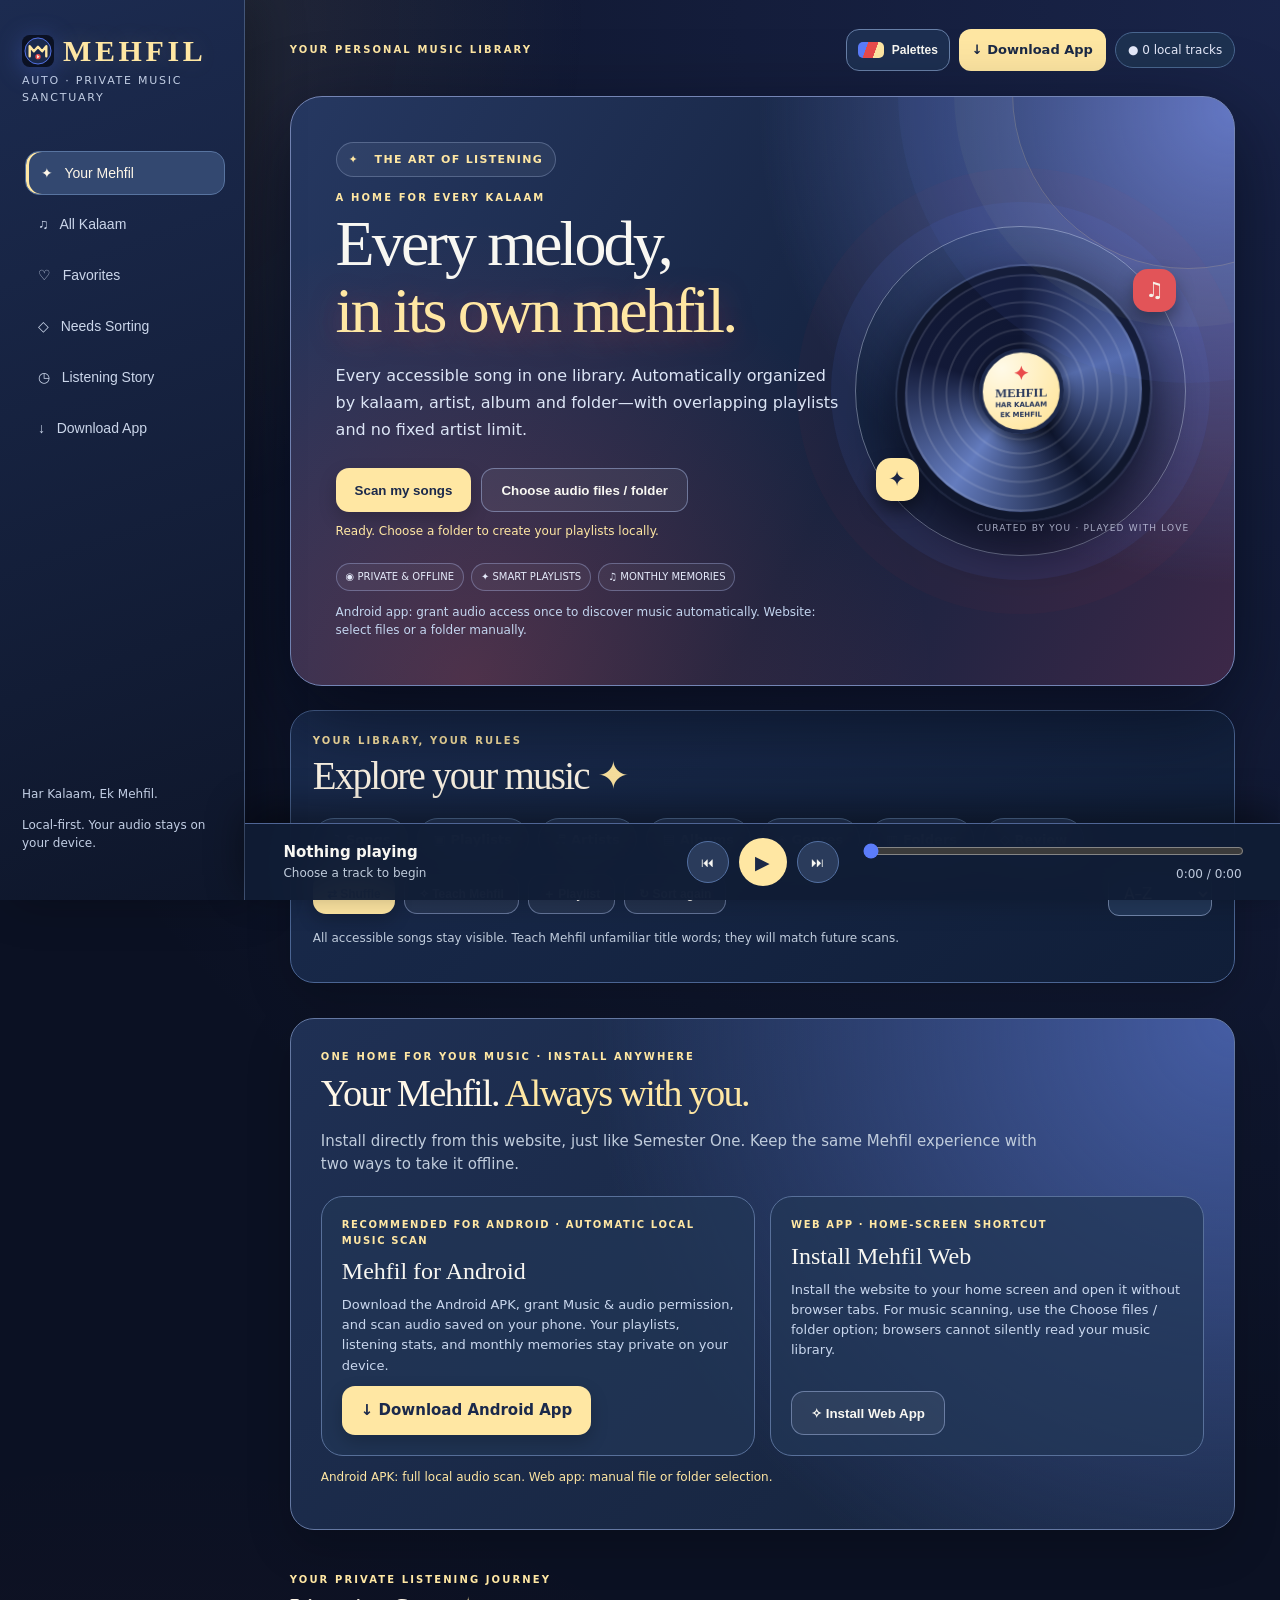
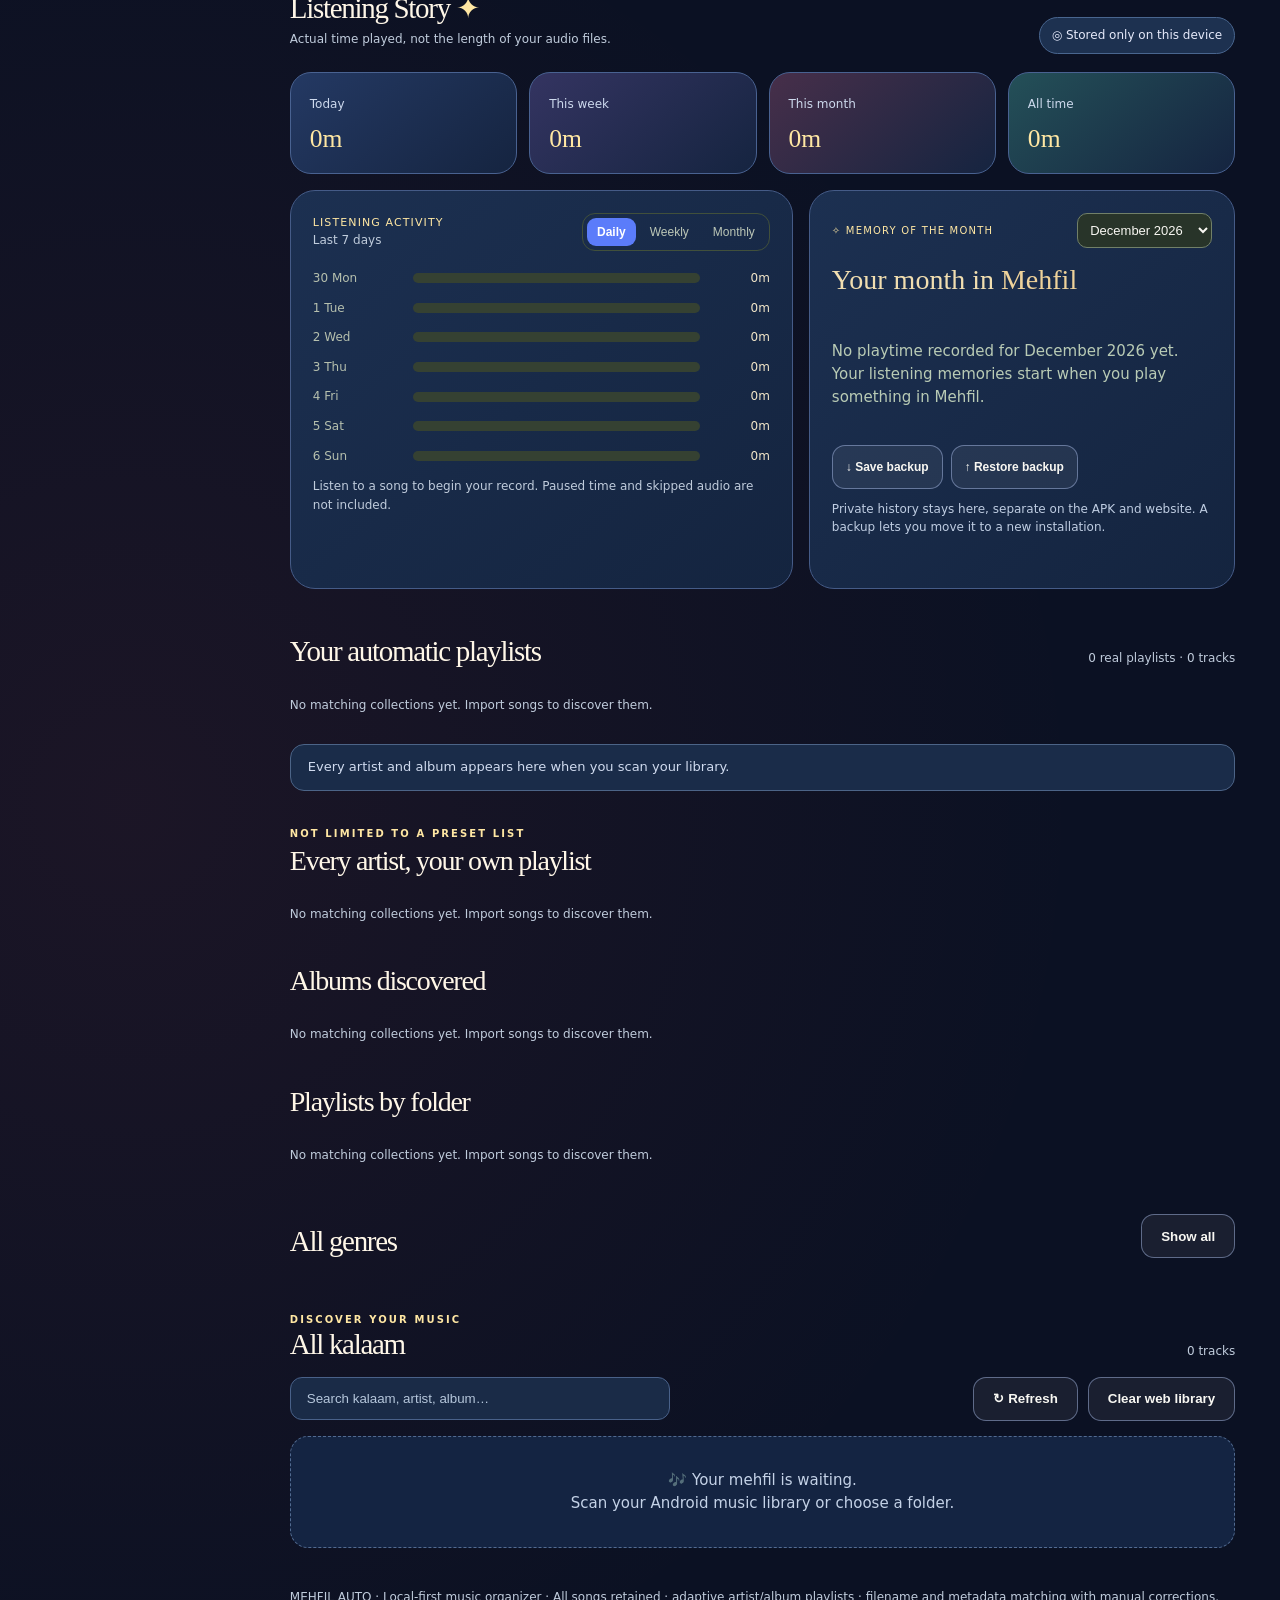
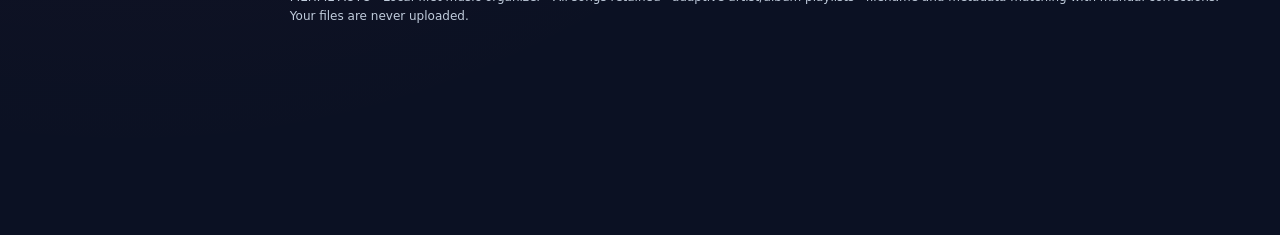
==== commit 2fdbf002: "Load v5 classifier learning and library UI in existing Mehfil edition" ====
--- a/mehfil-auto/web/index.html
+++ b/mehfil-auto/web/index.html
@@ -140,7 +140,7 @@
 .mehfil-logo-icon{width:32px;height:32px;display:inline-block;vertical-align:middle;flex:none;filter:drop-shadow(0 4px 12px #5b7cfa4f)}
 .brand{display:flex;align-items:center;gap:9px;white-space:nowrap}.mobile-brand .mehfil-logo-icon{width:29px;height:29px;margin-right:4px;vertical-align:-7px}
 @media(max-width:850px){.brand{gap:5px}}
-</style></head><body>
+</style><link rel="stylesheet" href="enhancement.css"></head><body>
 <div class="app"><aside class="sidebar"><div class="brand"><svg class="mehfil-logo-icon" viewBox="0 0 108 108" aria-hidden="true" focusable="false"><rect width="108" height="108" rx="26" fill="#0b1123"/><circle cx="54" cy="54" r="44" fill="#1b2a4d" stroke="#5b7cfa" stroke-width="3"/><path d="M26 72V38L40 55L54 40L68 55L82 38V72" stroke="#ffe7a3" stroke-width="8" fill="none" stroke-linecap="round" stroke-linejoin="round"/><circle cx="54" cy="73" r="9" fill="#e94b4b"/><path d="M51 67L59 73L51 79Z" fill="#fff7e8"/></svg><span>MEHFIL</span></div><div class="subtitle">AUTO · Private music sanctuary</div><div class="nav"><button class="active" id="nav-home">✦ &nbsp; Your Mehfil</button><button id="nav-all">♫ &nbsp; All Kalaam</button><button id="nav-favorites">♡ &nbsp; Favorites</button><button id="nav-unclassified">◇ &nbsp; Needs Sorting</button><button id="nav-insights">◷ &nbsp; Listening Story</button><button id="nav-install">↓ &nbsp; Download App</button></div><div class="left-info">Har Kalaam, Ek Mehfil.<p>Local-first. Your audio stays on your device.</p></div></aside>
 <main class="main"><header><span class="mobile-brand"><svg class="mehfil-logo-icon" viewBox="0 0 108 108" aria-hidden="true" focusable="false"><rect width="108" height="108" rx="26" fill="#0b1123"/><circle cx="54" cy="54" r="44" fill="#1b2a4d" stroke="#5b7cfa" stroke-width="3"/><path d="M26 72V38L40 55L54 40L68 55L82 38V72" stroke="#ffe7a3" stroke-width="8" fill="none" stroke-linecap="round" stroke-linejoin="round"/><circle cx="54" cy="73" r="9" fill="#e94b4b"/><path d="M51 67L59 73L51 79Z" fill="#fff7e8"/></svg>MEHFIL <span style="color:#fff;font-size:12px">AUTO</span></span><span class="eyebrow" id="topline">YOUR PERSONAL MUSIC LIBRARY</span><button class="theme-toggle" id="palette-toggle" type="button" aria-label="Switch colour palette" aria-pressed="false"><span class="theme-swatch"></span><span class="toggle-text">Palettes</span></button><a class="install-header-link" id="header-install" href="#install-mehfil">↓ Download App</a><span class="pill" id="library-status">● Local & private</span></header>
 <div class="banner"><div class="hero-copy"><div class="hero-badge">✦ &nbsp; THE ART OF LISTENING</div><div class="eyebrow">A home for every kalaam</div><h1>Every melody,<br><span class="gold">in its own mehfil.</span></h1><p class="lead">Every accessible song in one library. Automatically organized by kalaam, artist, album and folder—with overlapping playlists and no fixed artist limit.</p><div class="actions"><button class="btn" id="scan">Scan my songs</button><button class="btn alt" id="pick">Choose audio files / folder</button><button class="btn alt hidden" id="folder-android">＋ Add music folder</button><input id="files" type="file" accept="audio/*" multiple hidden><input id="folder" type="file" accept="audio/*" webkitdirectory multiple hidden></div><div id="status" class="status" aria-live="polite"></div><div class="hero-features"><span>◉ PRIVATE & OFFLINE</span><span>✦ SMART PLAYLISTS</span><span>♫ MONTHLY MEMORIES</span></div><div class="hint" id="permission-note">Android app: grant audio access once to discover music automatically. Website: select files or a folder manually.</div></div><div class="hero-art" aria-hidden="true"><div class="hero-orbit"></div><div class="vinyl-disc"><div class="vinyl-core"><span>✦</span><strong>MEHFIL</strong><small>HAR KALAAM<br>EK MEHFIL</small></div></div><div class="float-note note-a">♫</div><div class="float-note note-b">✦</div><div class="hero-micro">CURATED BY YOU · PLAYED WITH LOVE</div></div></div>
@@ -154,7 +154,7 @@
       <span class="install-tag">Recommended for Android · Automatic local music scan</span>
       <strong>Mehfil for Android</strong>
       <p>Download the Android APK, grant Music &amp; audio permission, and scan audio saved on your phone. Your playlists, listening stats, and monthly memories stay private on your device.</p>
-      <a class="btn" id="apk-download" href="https://github.com/theedit0rx/Mehfil/releases/download/mehfil-auto-v4/Mehfil-Auto.apk" aria-label="Download Mehfil Auto Android APK">↓ Download Android App</a>
+      <a class="btn" id="apk-download" href="https://github.com/theedit0rx/Mehfil/releases/download/mehfil-auto-v5/Mehfil-Auto.apk" aria-label="Download Mehfil Auto Android APK">↓ Download Android App</a>
     </article>
     <article class="install-method">
       <span class="install-tag">Web app · Home-screen shortcut</span>
@@ -300,4 +300,4 @@
  const hero=document.querySelector('.banner'),vinyl=document.querySelector('.vinyl-disc');
  if(hero&&vinyl){hero.addEventListener('pointermove',function(e){const r=hero.getBoundingClientRect();vinyl.style.setProperty('--rx',((e.clientY-r.top-r.height/2)/r.height*14)+'deg');vinyl.style.setProperty('--ry',((e.clientX-r.left-r.width/2)/r.width*-14)+'deg')},{passive:true});hero.addEventListener('pointerleave',function(){vinyl.style.removeProperty('--rx');vinyl.style.removeProperty('--ry')});}
 }
-</script></body></html>
+</script><script src="enhancement.js"></script></body></html>
--- a/mehfil-auto/web/enhancement.css
+++ b/mehfil-auto/web/enhancement.css
@@ -0,0 +1,49 @@
+
+/* Mehfil Aura v5 · Lark-inspired navigation, not Lark's artwork or trademarks */
+.music-desk{margin:24px 0 35px;padding:22px;border-radius:24px;border:1px solid #4b6593;background:linear-gradient(140deg,#1a2b4d,#101e38);box-shadow:0 14px 45px #0003}
+.music-desk h2{font-size:clamp(26px,3.4vw,39px);margin:5px 0 17px}
+.desk-tabs{display:flex;gap:9px;overflow-x:auto;scrollbar-width:thin;padding:3px 0 12px}
+.desk-tabs button{flex:none;cursor:pointer;min-height:42px;border-radius:28px;padding:11px 16px;background:#273b62;border:1px solid #53719c;color:#eff2f8;font:650 13px system-ui}
+.desk-tabs button:hover,.desk-tabs button:focus-visible{background:#5b7cfa;border-color:#acc0ff}
+.desk-actions{display:flex;align-items:center;gap:9px;flex-wrap:wrap;margin-bottom:13px}
+.desk-actions .btn{font-size:12px;min-height:40px;padding:10px 14px}
+#desk-sort{background:#223758;color:#f8f7f2;border:1px solid #7084a8;border-radius:11px;padding:11px;min-height:42px;font:inherit;margin-left:auto}
+#genre-section{scroll-margin-top:25px}
+.desk-more{display:block;width:100%;margin:14px 0;padding:16px;border:1px solid #6983b2;border-radius:15px;cursor:pointer;background:#203459;color:#fff0bd;font-weight:750}
+.desk-more:hover{background:#2a4577}
+.desk-teach-card{background:linear-gradient(145deg,#25385b,#14243e);padding:28px;border-radius:26px;max-height:90vh;overflow:auto;width:min(510px,100%);border:1px solid #7286ae}
+.desk-teach-card h2{margin:10px 0 13px}
+.desk-teach-card label{display:grid;gap:8px;margin:16px 0;color:#e3eaf6;font-size:13px;font-weight:650}
+.desk-teach-card input,.desk-teach-card select{min-height:45px;width:100%;background:#15263f;color:#f8f7f2;padding:10px 12px;border:1px solid #697da6;border-radius:13px;font:inherit}
+.desk-rules{display:grid;gap:6px;margin-top:15px;max-height:170px;overflow:auto}
+.desk-rule{display:flex;align-items:center;justify-content:space-between;gap:10px;color:#f4ddb1;font-size:12px;padding:5px 0;border-bottom:1px solid #ffffff20}
+.desk-rule button{background:#293d5d;color:#ffe7a3;border-radius:10px;border:1px solid #657ca0;padding:6px;cursor:pointer}
+.desk-now{position:fixed;inset:0;z-index:60;display:flex;align-items:center;justify-content:center;backdrop-filter:blur(16px);background:#080e1df5;padding:15px}
+.desk-now-inner{width:min(600px,100%);max-height:96vh;overflow:auto;padding:clamp(18px,3vw,30px);border:1px solid #8494b3;border-radius:32px;background:radial-gradient(circle at 90% 2%,#5b7cfa58,transparent 41%),linear-gradient(145deg,#1e3054,#0d1a30);box-shadow:0 25px 85px #000c;text-align:center}
+.desk-now-top{display:flex;align-items:center;justify-content:space-between;gap:10px}
+.desk-now-top button{border-radius:11px;background:#263b60;border:1px solid #7b8dae;color:#fff4d8;padding:10px;cursor:pointer}
+.desk-record{margin:18px auto;width:min(58vw,223px);aspect-ratio:1;border:8px solid #10192e;border-radius:50%;background:repeating-radial-gradient(circle,#101a32 0 7px,#3e537f 8px 10px,#111b35 11px 21px);display:flex;flex-direction:column;align-items:center;justify-content:center;color:#ffe7a3;box-shadow:0 19px 42px #0008}
+.desk-record span{font:600 23px Georgia,serif;letter-spacing:.1em}
+.desk-record small{font-size:8px;letter-spacing:.09em;margin-top:5px}
+#desk-song{font:normal clamp(24px,4vw,37px) Georgia,serif;line-height:1.2;margin:8px auto 5px;overflow-wrap:anywhere;color:#f8f7f2}
+#desk-artist{margin:0 auto 21px}
+#desk-seek{width:100%}
+.desk-times{display:flex;justify-content:space-between;color:#cbd7e9;font-size:12px;margin-top:3px}
+.desk-buttons{display:flex;align-items:center;justify-content:center;gap:10px;margin:15px 0}
+.desk-buttons button{width:48px;height:48px;border-radius:50%;background:#284168;border:1px solid #6881b1;color:#fff7e8;cursor:pointer;font-size:21px}
+.desk-buttons .desk-main{width:65px;height:65px;background:#ffe7a3;color:#16213d;border:0;font-size:27px}
+.desk-buttons .enabled{background:#5b7cfa;border-color:#bdcaff}
+.desk-now-actions{display:flex;justify-content:center;gap:9px}
+.desk-now-actions button{padding:10px 15px;background:#263d63;border:1px solid #6079a4;border-radius:11px;color:#fff1d1;cursor:pointer}
+.desk-queue{border-top:1px solid #506992;margin-top:18px;padding:8px 0;max-height:27vh;overflow:auto}
+.desk-queue-row{width:100%;border:0;border-bottom:1px solid #ffffff1a;background:transparent;padding:11px 5px;display:flex;align-items:center;justify-content:space-between;gap:10px;color:#dee5f5;cursor:pointer;text-align:left}
+.desk-queue-row strong{overflow:hidden;text-overflow:ellipsis;white-space:nowrap}.desk-queue-row span{max-width:30%;white-space:nowrap;overflow:hidden;text-overflow:ellipsis;font-size:11px}
+.desk-queue-row.active{color:#ffe7a3}
+.player-title{cursor:pointer}.player-title:hover{color:#ffe7a3}
+html[data-palette="chandni"] .music-desk,html[data-palette="chandni"] .desk-teach-card{background:#fff9f2;border-color:#dfb7b0;color:#315c4c}
+html[data-palette="chandni"] .desk-tabs button,html[data-palette="chandni"] #desk-sort,html[data-palette="chandni"] .desk-teach-card input,html[data-palette="chandni"] .desk-teach-card select{background:#f4e4de;color:#315c4c;border-color:#dec5b8}
+html[data-palette="chandni"] .desk-teach-card label{color:#315c4c}
+html[data-palette="chandni"] .desk-now{background:#315c4ced}
+@media(max-width:850px){.music-desk{padding:18px 15px;margin:20px 0}.desk-now-inner{padding:18px}.desk-record{width:170px}.desk-now{padding:9px}}
+@media(max-width:420px){#desk-sort{margin-left:0}.desk-record{width:135px;margin:10px auto}.desk-buttons{gap:5px}.desk-buttons button{width:43px;height:43px}.desk-buttons .desk-main{width:54px;height:54px}.desk-now-inner{padding:15px}.desk-queue{max-height:22vh}}
+@media(prefers-reduced-motion:reduce){.desk-now,.desk-tabs *{transition:none!important}}
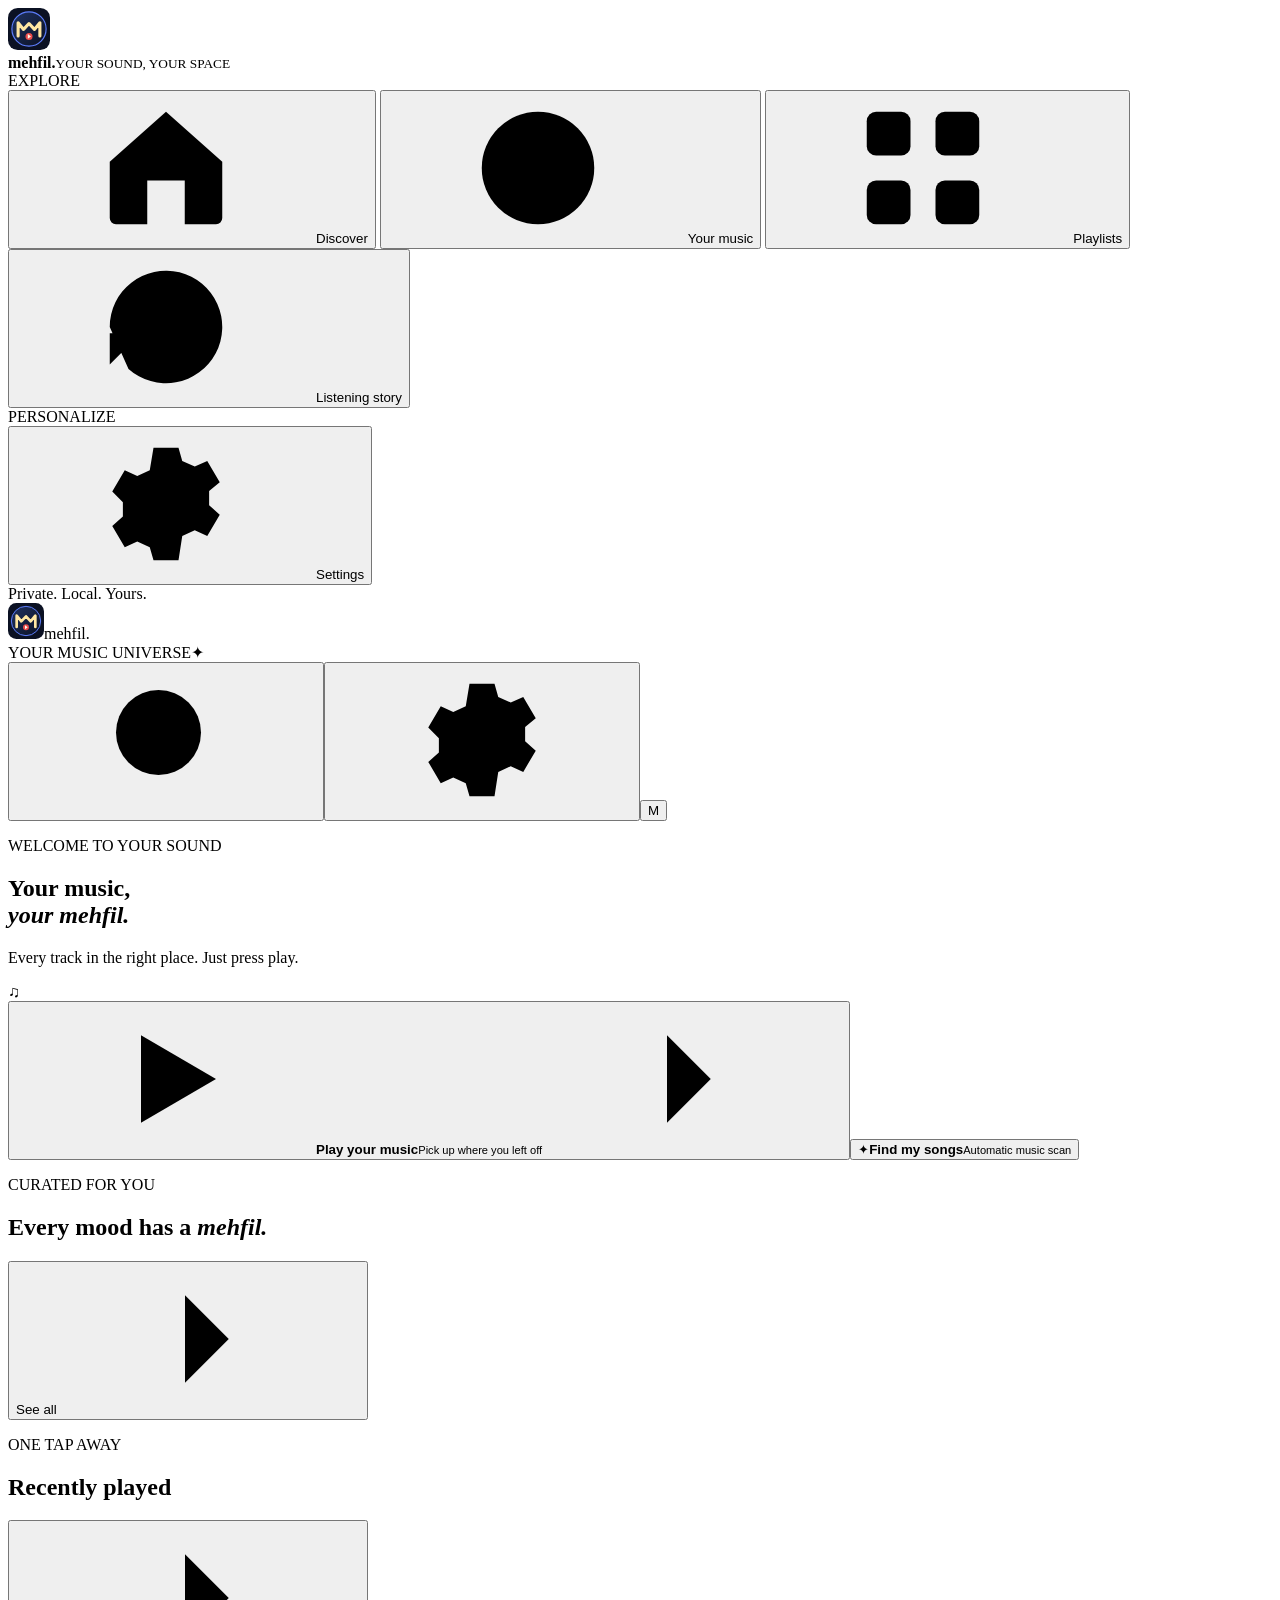
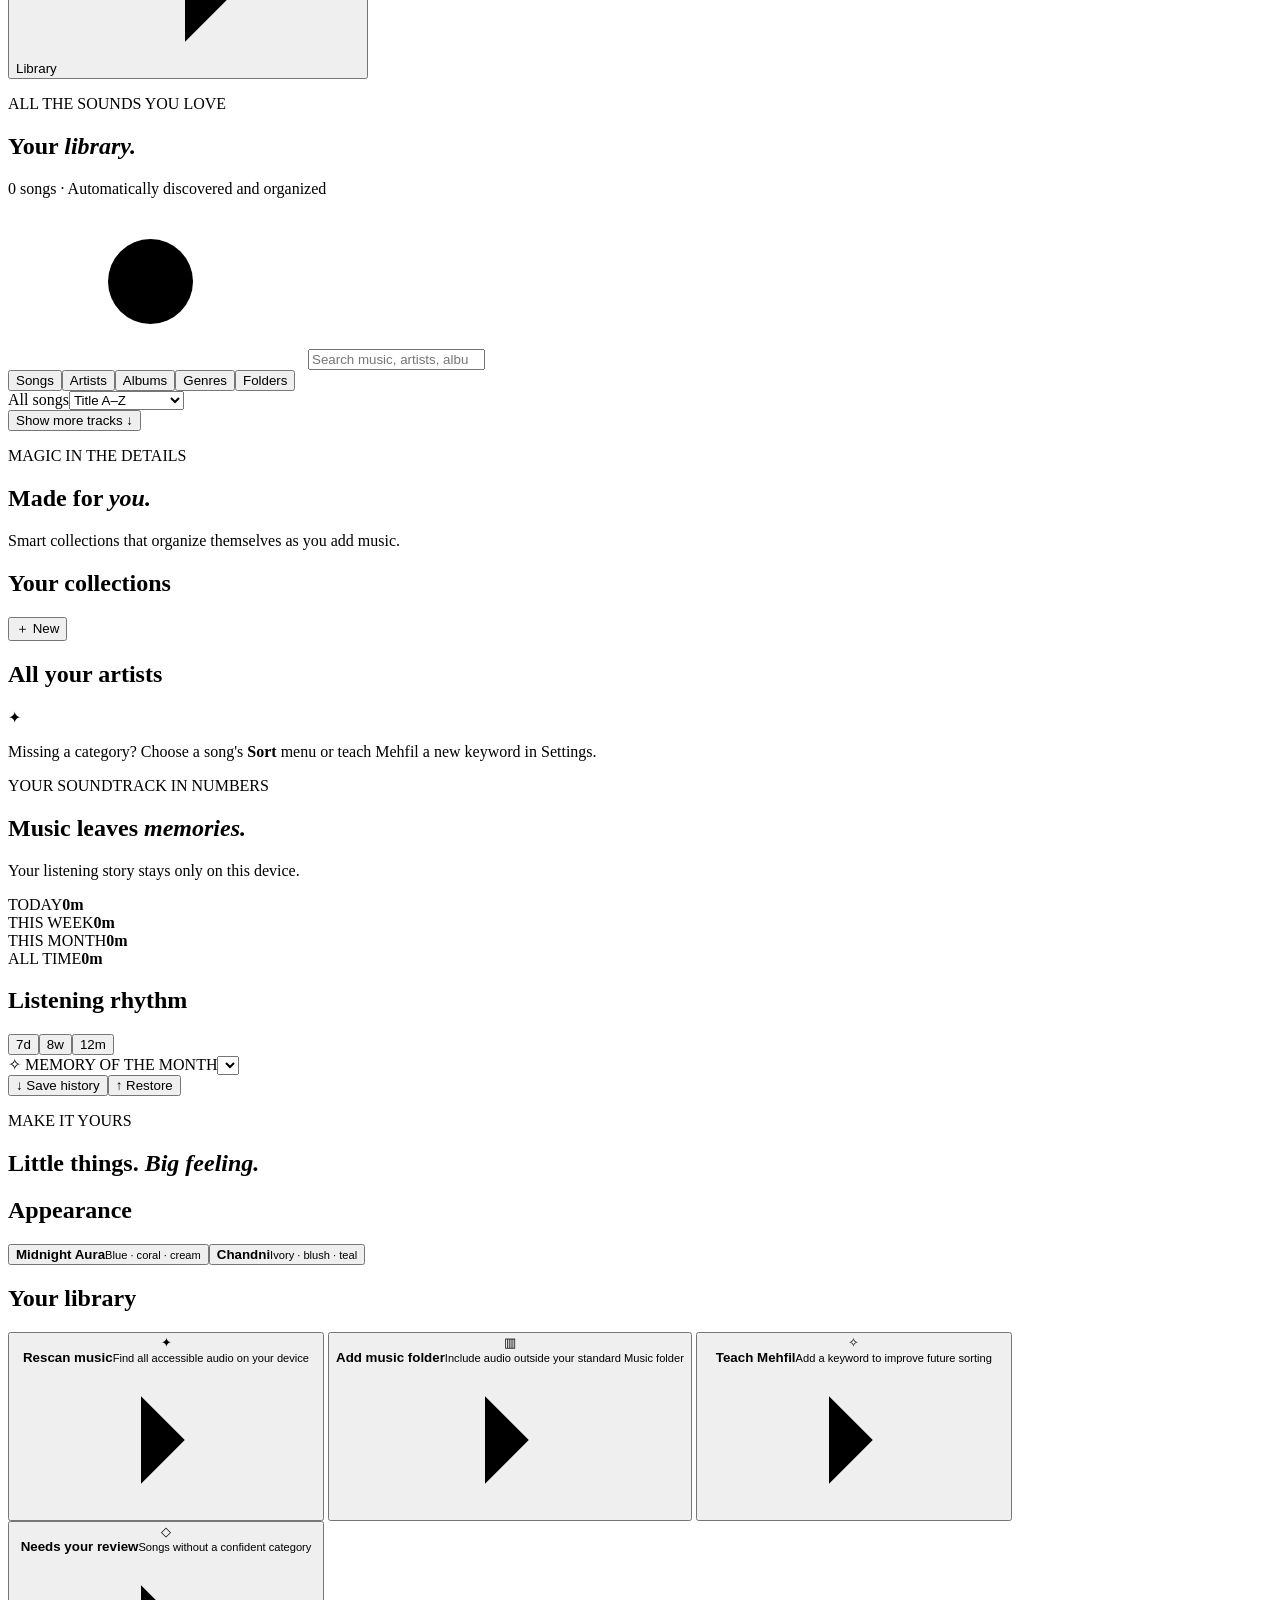
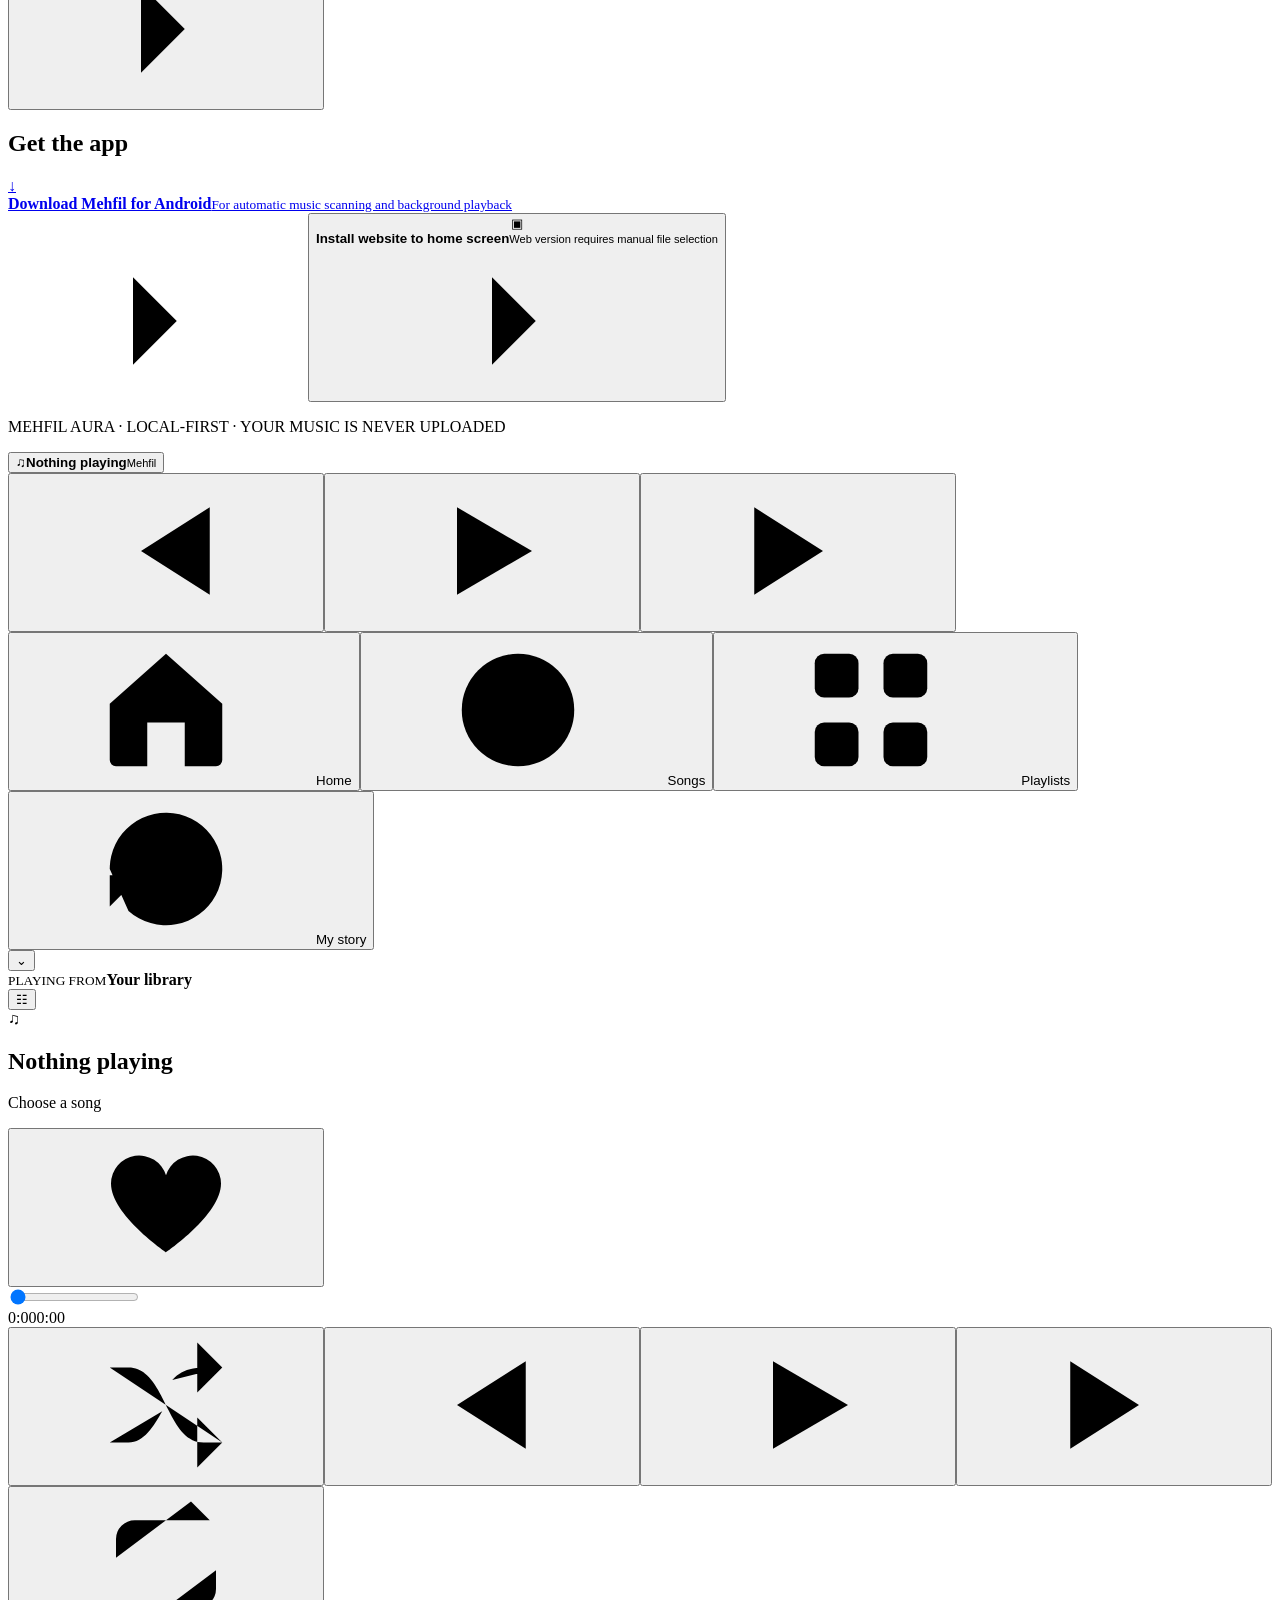
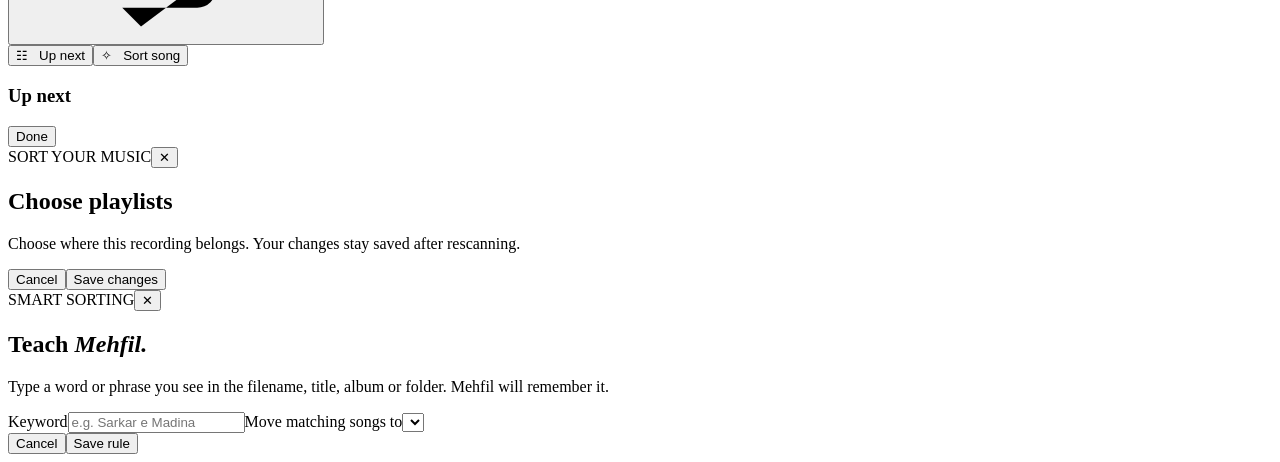
==== commit a16d2b8c: "Replace cluttered landing UI with true mobile-first Mehfil music player shell" ====
--- a/mehfil-auto/web/index.html
+++ b/mehfil-auto/web/index.html
@@ -1,303 +1,106 @@
 <!doctype html>
-<html lang="en"><head><meta charset="utf-8"><meta name="viewport" content="width=device-width,initial-scale=1,viewport-fit=cover"><meta name="theme-color" content="#10130f"><meta name="description" content="Mehfil Auto — your private spiritual music library, organized automatically."><link rel="manifest" href="manifest.webmanifest"><title>Mehfil Auto — Har Kalaam, Ek Mehfil</title>
-<style>
-:root{color-scheme:dark;--bg:#10130f;--surface:#1b211b;--surface2:#242b22;--muted:#a3ac9c;--text:#f5f2e6;--gold:#d9b66b;--line:#343d30;--green:#405a41;--radius:20px}*{box-sizing:border-box}body{margin:0;background:radial-gradient(ellipse at 90% -10%,#283628 0%,#10130f 45%);color:var(--text);font:15px/1.55 system-ui,-apple-system,'Segoe UI',sans-serif;min-height:100vh}.app{max-width:1280px;margin:auto;display:grid;grid-template-columns:255px minmax(0,1fr);min-height:100vh}.sidebar{padding:34px 22px;border-right:1px solid var(--line);position:sticky;top:0;height:100vh}.brand{font:600 30px Georgia,serif;letter-spacing:.12em;color:var(--gold);margin-bottom:4px}.subtitle{font-size:11px;color:var(--muted);letter-spacing:.16em;text-transform:uppercase}.nav{margin-top:45px}.nav button,.cat-btn{cursor:pointer;display:flex;align-items:center;gap:13px;width:100%;padding:13px 15px;margin-bottom:7px;border:1px solid transparent;border-radius:12px;background:transparent;text-align:left;color:var(--muted);font-size:14px;transition:.2s}.nav button:hover,.cat-btn:hover,.nav button.active,.cat-btn.active{background:var(--surface2);color:var(--text);border-color:#384438}.gold{color:var(--gold)}.left-info{position:absolute;bottom:35px;color:var(--muted);font-size:12px;max-width:208px}.main{padding:30px 40px 155px;min-width:0}header{display:flex;align-items:center;justify-content:space-between;gap:10px;margin-bottom:40px}.eyebrow{letter-spacing:.2em;text-transform:uppercase;font-size:11px;color:var(--gold)}h1{font:normal clamp(34px,4vw,60px) Georgia,serif;line-height:1.06;letter-spacing:-.03em;margin:14px 0 18px}.lead{color:var(--muted);max-width:620px;margin:0 0 25px}.pill{border:1px solid #526044;background:#283227;padding:8px 12px;border-radius:99px;color:#d6ddcd;font-size:12px;white-space:nowrap}.btn{cursor:pointer;border:0;background:var(--gold);color:#191b16;padding:13px 19px;border-radius:12px;font-weight:700;min-height:44px}.btn.alt{background:var(--surface2);color:var(--text);border:1px solid #475441}.btn:focus-visible,.cat-btn:focus-visible,.song:focus-visible{outline:2px solid var(--gold);outline-offset:2px}.actions{display:flex;gap:10px;flex-wrap:wrap}.banner{border:1px solid #45523d;border-radius:24px;background:linear-gradient(125deg,#273629,#181f1a);padding:34px;display:grid;grid-template-columns:1fr auto;align-items:center;gap:20px}.calligraphy{font:normal 55px Georgia,serif;color:#d2bb79;opacity:.8}.section-heading{display:flex;align-items:end;justify-content:space-between;margin:38px 0 16px;gap:10px}h2{font:normal 29px Georgia,serif;margin:0}.muted{color:var(--muted)}.small{font-size:12px}.categories{display:grid;grid-template-columns:repeat(auto-fit,minmax(170px,1fr));gap:12px}.category{cursor:pointer;background:#1c251d;border:1px solid #344332;border-radius:18px;text-align:left;padding:20px;min-height:140px;color:var(--text);transition:.18s;display:flex;flex-direction:column;justify-content:space-between}.category:hover{transform:translateY(-3px);border-color:#b79a5f;background:#263329}.category .icon{font-size:23px}.category strong{font:normal 18px Georgia,serif;display:block}.category small{color:var(--muted)}.browse-header{display:flex;gap:12px;flex-wrap:wrap;align-items:center;justify-content:space-between;margin-bottom:15px}.search{width:min(380px,100%);background:#1b241b;border:1px solid #394538;color:var(--text);border-radius:12px;padding:13px 16px;outline:none}.search:focus{border-color:var(--gold)}.song-list{display:flex;flex-direction:column;gap:7px}.song{width:100%;display:grid;grid-template-columns:42px minmax(0,1fr) auto;align-items:center;gap:12px;background:var(--surface);padding:11px;border-radius:13px;border:1px solid #293329;text-align:left;color:var(--text)}.song.playing{border-color:#c09b58}.cover{display:grid;place-items:center;background:#354334;border-radius:10px;width:42px;height:42px;color:var(--gold);font-size:20px}.song-title{font-weight:650;white-space:nowrap;overflow:hidden;text-overflow:ellipsis}.song-meta{font-size:12px;color:var(--muted);white-space:nowrap;overflow:hidden;text-overflow:ellipsis}.song-count{color:var(--gold);font-size:12px}.song button{cursor:pointer;background:transparent;color:var(--gold);border:1px solid #485644;border-radius:10px;font-size:12px;padding:8px}.empty{border:1px dashed #465345;border-radius:18px;padding:32px;text-align:center;color:var(--muted)}.player{position:fixed;bottom:0;left:255px;right:0;z-index:5;background:#191f19eb;backdrop-filter:blur(20px);border-top:1px solid #424e40;display:grid;grid-template-columns:minmax(0,1fr) auto minmax(70px,1fr);align-items:center;gap:22px;padding:14px clamp(16px,3vw,45px)}.player-title{font-weight:700;overflow:hidden;text-overflow:ellipsis;white-space:nowrap}.controls{display:flex;align-items:center;justify-content:center;gap:10px}.iconbtn{border:1px solid #465444;background:#2b382b;color:var(--text);width:42px;height:42px;border-radius:99px;cursor:pointer}.iconbtn.primary{background:var(--gold);color:#172018;border:0;width:48px;height:48px;font-size:19px}.progress{width:100%;accent-color:var(--gold);cursor:pointer}.player-time{color:var(--muted);font-size:12px;text-align:right}.status{font-size:12px;color:#d2caa8;margin-top:10px;min-height:22px}.hint{font-size:12px;color:var(--muted);margin-top:12px}.modal{position:fixed;inset:0;z-index:30;background:#000b;display:grid;place-items:center;padding:20px}.modal-content{width:min(500px,100%);background:#222b22;border:1px solid #637057;border-radius:24px;padding:26px;max-height:85vh;overflow:auto}.check{display:flex;gap:10px;align-items:center;padding:8px}.check input{accent-color:var(--gold)}.modal-actions{display:flex;justify-content:end;gap:10px;margin-top:18px}.hidden{display:none!important}.foot{padding:40px 0;color:var(--muted);font-size:12px}.tag{font-size:10px;padding:4px 7px;border:1px solid #506046;color:#bbcbaf;border-radius:8px;margin-left:5px}.mobile-brand{display:none}.offline{font-size:11px;color:var(--muted)}@media(max-width:850px){.app{display:block}.sidebar{display:none}.mobile-brand{display:block;color:var(--gold);font:600 22px Georgia,serif;letter-spacing:.1em}.main{padding:20px 17px 190px}header{margin-bottom:22px}.banner{grid-template-columns:1fr;padding:24px}.calligraphy{display:none}.categories{grid-template-columns:repeat(2,minmax(0,1fr));gap:10px}.category{min-height:128px;padding:16px}.category strong{font-size:16px}.player{left:0;grid-template-columns:minmax(0,1fr) auto;padding:12px 14px 22px;gap:5px}.player .player-time{grid-column:1/-1;text-align:left}.song{grid-template-columns:36px minmax(0,1fr) auto;gap:8px}.cover{width:36px;height:36px}.song-count{font-size:11px}.mobile-nav{display:flex!important;position:fixed;bottom:0;left:0;right:0;z-index:8;justify-content:space-around;background:#121a13;padding:9px 8px env(safe-area-inset-bottom);border-top:1px solid #384638;transform:translateY(0)}.mobile-nav button{background:none;border:0;color:#c0cbb7;padding:4px 10px;font-size:11px}.player{bottom:58px;padding-bottom:10px}}@media(max-width:390px){.categories{grid-template-columns:1fr 1fr}.category{min-height:125px}.banner{padding:20px}}
-
-/* Listening story — charts and private monthly memories */
-.insights{margin:42px 0 46px;scroll-margin-top:20px}.insight-head{display:flex;align-items:end;justify-content:space-between;flex-wrap:wrap;gap:12px;margin-bottom:18px}.insight-head h2{margin:4px 0}.stat-grid{display:grid;grid-template-columns:repeat(4,minmax(0,1fr));gap:12px}.stat-tile{padding:19px;border:1px solid #40503b;border-radius:18px;background:linear-gradient(155deg,#223025,#182018)}.stat-tile span{font-size:12px;color:#b1bfae}.stat-tile strong{display:block;font:normal clamp(19px,2vw,29px) Georgia,serif;color:#e9cf96;margin-top:9px}.story-grid{display:grid;grid-template-columns:minmax(0,1.18fr) minmax(0,1fr);gap:16px;margin-top:16px}.story-panel,.memory-panel{background:#1b241d;border:1px solid #3f4d3b;border-radius:22px;padding:22px;min-width:0}.panel-top{display:flex;align-items:center;justify-content:space-between;gap:10px;flex-wrap:wrap}.period-tabs{display:flex;gap:4px;border:1px solid #41503b;padding:4px;border-radius:13px}.period-tabs button{cursor:pointer;padding:7px 10px;border:0;border-radius:9px;color:#bcc7b7;background:none;font-size:12px}.period-tabs button.active{color:#152018;background:var(--gold);font-weight:700}.history-bars{margin:18px 0 4px;display:flex;flex-direction:column;gap:11px;min-height:174px}.history-row{display:grid;grid-template-columns:minmax(68px,90px) minmax(0,1fr) auto;align-items:center;gap:10px;font-size:12px;color:#b6c0ae}.history-bar-bg{height:10px;background:#354132;border-radius:20px;overflow:hidden}.history-bar-fill{height:100%;background:linear-gradient(90deg,#a38a5d,#e1c17c);border-radius:20px}.history-value{min-width:60px;text-align:right;color:#f1e5c8}.memory-panel{background:linear-gradient(140deg,#293c2c,#1b241d 70%);border-color:#667251}.memory-panel h3{font:normal 28px Georgia,serif;margin:16px 0 8px;color:#f1deb0}.memory-panel select{color:var(--text);background:#283429;border:1px solid #718068;border-radius:10px;padding:8px;max-width:100%;font-size:13px}.memory-label{color:#d3c19e;letter-spacing:.12em;font-size:10px;text-transform:uppercase}.memory-primary{font:normal 18px Georgia,serif;color:#eed29a;overflow-wrap:anywhere}.memory-metrics{display:flex;gap:15px;flex-wrap:wrap;padding-top:15px;margin-top:15px;border-top:1px solid #52644c}.memory-metrics>div{min-width:85px}.memory-metrics strong{display:block;font-size:17px;color:#f6e9c9}.memory-metrics span{font-size:11px;color:#b1c3ad}.memory-meta{color:#c5d0c1;font-size:13px}.backup-actions{display:flex;gap:8px;flex-wrap:wrap;margin-top:15px}.backup-actions button{padding:10px 13px;font-size:12px}.privacy-note{font-size:12px;color:var(--muted);margin-top:11px}.memory-empty{margin-top:24px;padding:20px 0;color:#b9cbb5}.story-highlight{font-size:11px;letter-spacing:.1em;color:#dcc48a;text-transform:uppercase}.month-highlights{margin-top:15px;display:grid;gap:8px}.month-highlights div{font-size:12px;color:#d2dbc8}.month-highlights b{color:#f5dcad;font-weight:600}.insight-status{min-height:20px;margin-top:9px;color:#d9c894;font-size:12px}@media(max-width:1050px){.story-grid{grid-template-columns:1fr}.stat-grid{grid-template-columns:repeat(2,minmax(0,1fr))}}@media(max-width:850px){.insights{margin:28px 0}.story-panel,.memory-panel{padding:17px}.stat-tile{padding:16px}.period-tabs button{padding:8px}.mobile-nav button{padding:4px 7px;font-size:10px}.memory-panel h3{font-size:25px}}@media(max-width:390px){.stat-grid{gap:8px}.stat-tile{padding:13px}.stat-tile strong{font-size:20px}.period-tabs button{font-size:11px;padding:6px}}
-
-/* Premium depth and responsive polish, inspired by the existing Semester One aesthetic */
-:root{--radius:22px}body:before{content:"";position:fixed;inset:0;pointer-events:none;z-index:-1;background:radial-gradient(circle at 25% 2%,rgba(192,157,88,.14),transparent 36%),radial-gradient(circle at 96% 45%,rgba(69,125,86,.14),transparent 35%)}
-.banner{position:relative;overflow:hidden;box-shadow:0 26px 80px rgba(0,0,0,.24);background:linear-gradient(132deg,rgba(43,67,48,.96),rgba(22,30,24,.95));}
-.banner:after{content:"";position:absolute;width:350px;height:350px;border:1px solid rgba(215,180,104,.16);border-radius:50%;right:-130px;top:-180px;box-shadow:0 0 0 56px rgba(215,180,104,.025),0 0 0 110px rgba(215,180,104,.018);pointer-events:none}
-.category{background:linear-gradient(155deg,#242f25,#161e18);box-shadow:0 6px 28px #0002;min-height:122px}.category:hover{box-shadow:0 15px 42px #0006;transform:translateY(-4px)}.compact-categories .category{min-height:108px;padding:16px}.compact-categories .category strong{font-size:16px}.group-heading{margin-top:30px}.group-heading h2{font-size:clamp(21px,2.4vw,28px)}.group-heading button{min-height:34px;padding:9px 14px}.catalog-note{color:#c7d0b9;background:#1c2b20;border:1px solid #384e3c;padding:12px 17px;border-radius:14px;margin-top:18px;font-size:13px;line-height:1.6}.category:focus-visible,.category:hover{outline-color:var(--gold)}html{scroll-behavior:smooth}
-@media(prefers-reduced-motion:reduce){*,*:before,*:after{scroll-behavior:auto!important;animation:none!important;transition:none!important}}
-@media(max-width:600px){.group-heading{margin-top:23px}.group-heading h2{font-size:22px}.compact-categories .category{min-height:112px;padding:14px}.catalog-note{padding:10px 12px}.banner:after{opacity:.35}}
-
-/* Unified website-to-app download experience */
-.install-hub{margin:24px 0 34px;padding:clamp(20px,3vw,30px);border:1px solid #85724a;border-radius:24px;background:radial-gradient(circle at 94% 0%,#3c4630,#1e281e 52%,#172019);scroll-margin-top:20px}
-.install-hub h2{font:normal clamp(29px,3vw,42px) Georgia,serif;line-height:1.1;margin:8px 0 12px}
-.install-hub>p{max-width:720px}
-.install-methods{display:grid;grid-template-columns:repeat(2,minmax(0,1fr));gap:15px;margin-top:20px}
-.install-method{border:1px solid #485c40;border-radius:18px;background:#111a12a8;padding:20px;display:flex;flex-direction:column;gap:10px;align-items:flex-start}
-.install-method strong{font:normal 24px Georgia,serif}
-.install-method p{margin:0;color:#b3bdb0;font-size:13px;flex:1}
-.install-method .btn{display:inline-flex;text-decoration:none;align-items:center;justify-content:center;gap:8px}
-.install-tag{font-size:10px;font-weight:700;letter-spacing:.16em;text-transform:uppercase;color:#f2dca8}
-.install-note{color:#e0d4b4;font-size:12px;min-height:18px;margin-top:12px}
-.install-header-link{display:inline-flex;align-items:center;justify-content:center;color:#201b10;background:#d9b66b;text-decoration:none;font-weight:700;border-radius:12px;padding:9px 13px;font-size:13px;min-height:42px;white-space:nowrap}
-.install-header-link:hover{background:#f0cc86}
-@media(max-width:640px){.install-methods{grid-template-columns:1fr}.install-hub{margin:18px 0 30px}.install-header-link{padding:8px 9px;font-size:12px}}
-
-
-/* MEHFIL AURA · palette from saved design references */
-:root{--bg:#0b1123;--surface:#18233f;--surface2:#273a5c;--muted:#bec9dc;--text:#f8f7f2;--gold:#ffe7a3;--line:#425778;--radius:24px}
-body{color:var(--text);background:radial-gradient(circle at 100% 0%,#5b7cfa2d,transparent 40%),radial-gradient(circle at 10% 70%,#e94b4b13,transparent 36%),#0b1123}
-body:before{background:radial-gradient(circle at 5% 2%,#ffe7a31d,transparent 35%)}
-.app{max-width:1440px;grid-template-columns:245px minmax(0,1fr)}.main{padding:29px clamp(20px,3.5vw,54px) 170px}
-.sidebar{background:linear-gradient(160deg,#1c2b50,#0e162a);border-right:1px solid #435679;box-shadow:12px 0 45px #0004;z-index:2}
-.brand{color:#ffe7a3;text-shadow:0 0 24px #ffe7a32c}.sidebar .subtitle,.left-info{color:#c2cee4}
-.nav button{border-radius:14px;color:#cbd6ea;transition:.2s}
-.nav button:hover,.nav button.active{background:#334870;border:1px solid #5874a0;color:#fff7e8;transform:translateX(3px)}.nav button.active{box-shadow:inset 3px 0 #ffe7a3}
-header{gap:9px;margin-bottom:25px}header .eyebrow{margin-right:auto}
-.eyebrow,.gold{color:#ffe7a3}.eyebrow{font-size:10px;font-weight:700;letter-spacing:.21em}h1,h2{letter-spacing:-.045em}h2{color:#fff7e8}
-.banner{position:relative;isolation:isolate;overflow:hidden;grid-template-columns:minmax(0,1.2fr) minmax(205px,.8fr);min-height:405px;gap:10px;padding:clamp(24px,3.5vw,50px);background:radial-gradient(circle at 100% 2%,#6377c3,transparent 43%),linear-gradient(120deg,#263861,#14223f 60%,#3d2848);border:1px solid #7485b5;border-radius:32px;box-shadow:0 28px 80px #0307129c}
-.banner:before{content:"";position:absolute;inset:0;z-index:-1;background:radial-gradient(circle at 19% 100%,#e94b4b40,transparent 48%)}
-.banner:after{border-color:#ffe7a333;box-shadow:0 0 0 58px #ffe7a309,0 0 0 114px #5b7cfa10}
-.hero-copy{position:relative;z-index:1}
-.hero-badge{display:inline-flex;align-items:center;gap:9px;color:#ffe7a3;font-size:11px;letter-spacing:.12em;border:1px solid #9db0d459;background:#d6e3ff10;padding:8px 12px;border-radius:40px;font-weight:750;margin-bottom:13px}
-.banner h1{font-size:clamp(41px,5vw,74px);line-height:1.035;margin:6px 0 18px}
-.banner .gold{color:#ffe7a3;text-shadow:0 6px 31px #e94b4b66}
-.banner .lead{color:#dce5f6;font-size:clamp(13px,1.4vw,16px);max-width:550px;line-height:1.7}
-.banner .hint{color:#c3d5ef}.banner .status{color:#ffe7a3}
-.btn{background:#ffe7a3;color:#1b294b;border-radius:13px;box-shadow:0 7px 18px #0003;transition:transform .2s,background .2s}
-.btn:hover{background:#fff1c4;transform:translateY(-2px)}
-.btn.alt{color:#f8f7f2;background:#ffffff10;border:1px solid #adc2ee77;box-shadow:none}
-.btn.alt:hover{background:#5b7cfa33}
-.hero-features{margin:19px 0 0;display:flex;gap:7px;flex-wrap:wrap}
-.hero-features span{font-size:10px;border:1px solid #bbcaff55;border-radius:40px;color:#e5eafa;background:#ffffff0c;padding:5px 9px}
-.hero-art{width:100%;min-height:290px;position:relative;display:flex;align-items:center;justify-content:center;pointer-events:none;perspective:900px}
-.hero-orbit{width:min(98%,340px);aspect-ratio:1;border-radius:50%;border:1px solid #dde6ff69;box-shadow:0 0 0 24px #5b7cfa15,0 0 0 58px #e94b4b08;position:absolute}
-.vinyl-disc{width:clamp(205px,20vw,275px);aspect-ratio:1;position:relative;border-radius:50%;border:8px solid #10172d;box-shadow:0 19px 53px #010616d1,0 0 0 2px #a5bbf045;background:repeating-radial-gradient(circle,transparent 0 5px,#ffffff1e 6px 7px,transparent 8px 14px),conic-gradient(#101733,#566cab,#0f1730,#647cbe,#121937,#101733);transform:rotateX(var(--rx,7deg)) rotateY(var(--ry,-9deg));transition:transform .2s}
-.vinyl-core{inset:32%;position:absolute;background:radial-gradient(circle at 25% 20%,#fffae8,#ffe7a3 80%,#e6b978);border:4px solid #1d294b;border-radius:50%;color:#27375b;display:flex;flex-direction:column;align-items:center;justify-content:center;text-align:center;font:600 13px Georgia,serif;box-shadow:0 4px 16px #0009}
-.vinyl-core span{font-size:19px;color:#e94b4b}.vinyl-core small{font:700 7px/1.3 system-ui,sans-serif}
-.float-note{position:absolute;display:grid;place-items:center;font-size:21px;border-radius:15px;width:43px;height:43px;box-shadow:0 9px 18px #0007;animation:mehfilFloat 5s ease-in-out infinite}
-.note-a{right:4%;top:8%;background:#e94b4b;color:#fff7e8}
-.note-b{left:7%;bottom:12%;background:#ffe7a3;color:#1b2644;animation-delay:-2s}
-.hero-micro{position:absolute;right:0;bottom:0;font-size:9px;letter-spacing:.13em;color:#dde3fab7;white-space:nowrap}
-@keyframes mehfilFloat{50%{translate:0 -10px}}
-.pill{background:#1d3150;color:#e6eafb;border-color:#49668f}
-.theme-toggle{display:inline-flex;align-items:center;gap:8px;padding:9px 11px;min-height:42px;border-radius:13px;background:#1d2f51;color:#f8f7f2;border:1px solid #6880a8;font-size:12px;font-weight:700;cursor:pointer}
-.theme-toggle:hover{border-color:#ffe7a3}
-.theme-swatch{width:26px;height:16px;border-radius:5px;background:linear-gradient(110deg,#5b7cfa 0 32%,#e94b4b 33% 64%,#ffe7a3 65%)}
-.install-hub{background:radial-gradient(circle at 100% 0%,#455da4,transparent 60%),linear-gradient(140deg,#1f3054,#15233b);border:1px solid #6478a2;box-shadow:0 17px 45px #0003}
-.install-method{background:#223756b8;border:1px solid #58709a;border-radius:22px;transition:transform .2s}
-.install-method:hover{transform:translateY(-3px);border-color:#ffe7a3}
-.install-method p{color:#c9d7ee}.install-tag,.install-note{color:#ffe7a3}.install-header-link{background:#ffe7a3;color:#1b2946}.install-header-link:hover{background:#fff1c9}
-.categories{gap:13px}.category{isolation:isolate;position:relative;overflow:hidden;background:linear-gradient(150deg,#1d3055,#121e35);border:1px solid #425b85;border-radius:22px;color:#f8f7f2;box-shadow:0 8px 24px #0004;transition:transform .2s,border .2s}
-.category:before{content:"";position:absolute;inset:0;pointer-events:none;background:radial-gradient(250px circle at var(--sx,50%) var(--sy,20%),#5b7cfa55,transparent 75%);opacity:0;transition:opacity .2s}
-.category:hover{transform:translateY(-5px);border-color:#8ea5ed;box-shadow:0 16px 32px #0006}.category:hover:before{opacity:1}
-.category .icon{color:#ffe7a3}.category small{color:#c4cfe1}.catalog-note{background:#1a2c49;border-color:#4c6487;color:#d0dbef}
-.stat-tile{background:linear-gradient(140deg,#243963,#152440);border:1px solid #496291;border-radius:21px}
-.stat-tile:nth-child(2){background:linear-gradient(140deg,#343461,#152440)}
-.stat-tile:nth-child(3){background:linear-gradient(140deg,#472f4a,#152440)}
-.stat-tile:nth-child(4){background:linear-gradient(140deg,#245058,#152440)}
-.stat-tile span{color:#cdd9ed}.stat-tile strong,.memory-primary,.story-highlight,.memory-label,.month-highlights b{color:#ffe7a3}
-.story-panel,.memory-panel{background:linear-gradient(140deg,#1c3051,#14243f);border:1px solid #455b87;border-radius:25px}
-.memory-metrics strong{color:#fff1c7}.memory-metrics span,.privacy-note{color:#bfcde2}
-.history-bar-fill{background:linear-gradient(90deg,#5b7cfa,#e94b4b,#ffe7a3)}
-.period-tabs button.active{background:#5b7cfa;color:#fff}
-.search{background:#1a2b47;border:1px solid #496189;color:#f8f7f2}.search::placeholder{color:#b5c6db}
-.song{background:#172843;border:1px solid #365076;border-radius:16px;transition:background .2s,border-color .2s}
-.song:hover{background:#22395f;border-color:#849bc2}.song.playing{border-color:#ffe7a3}
-.cover{background:linear-gradient(145deg,#405fa1,#483a83);color:#ffe7a3}.song button{color:#ffe7a3;border-color:#4a658b}
-.song-meta,.muted,.foot{color:#c0ccdc}
-.player{left:245px;background:#101d35f3;border-color:#4f6595;box-shadow:0 -12px 39px #0007}
-.iconbtn{background:#2a3b5b;border-color:#5471a3;color:#f8f7f2}.iconbtn.primary{background:#ffe7a3;color:#1b2847}.progress{accent-color:#5b7cfa}
-.mobile-nav{background:#101e35;border-color:#435b89}.mobile-nav button{color:#d3dff3}
-.empty{background:#142442;color:#c4d2e7;border-color:#526b91}
-.modal-content{background:#1c2c49;border-color:#657eaa}
-html[data-palette="chandni"]{color-scheme:light;--bg:#fff7e8;--surface:#fffaf4;--surface2:#f9e5df;--text:#315c4c;--muted:#577067;--gold:#315c4c;--line:#e0c5bd}
-html[data-palette="chandni"] body{background:radial-gradient(circle at 90% 0%,#f2a7b54f,transparent 42%),#fff7e8;color:#315c4c}
-html[data-palette="chandni"] .sidebar{background:linear-gradient(#f5ded8,#fff7e8);border-color:#dfbdb8}
-html[data-palette="chandni"] .sidebar .subtitle,html[data-palette="chandni"] .left-info,html[data-palette="chandni"] .brand{color:#315c4c}
-html[data-palette="chandni"] .nav button{color:#315c4c}
-html[data-palette="chandni"] .nav button.active,html[data-palette="chandni"] .nav button:hover{background:#f2a7b55e;border-color:#d7a2a4;color:#315c4c}
-html[data-palette="chandni"] .eyebrow,html[data-palette="chandni"] h2{color:#315c4c}
-html[data-palette="chandni"] .banner{background:radial-gradient(circle at 100% 0%,#528571,transparent 50%),linear-gradient(120deg,#315c4c,#193c35);border-color:#77a68d}
-html[data-palette="chandni"] .banner h1,html[data-palette="chandni"] .banner .gold,html[data-palette="chandni"] .banner .eyebrow{color:#fff7e8}
-html[data-palette="chandni"] .btn{background:#315c4c;color:#fff7e8}
-html[data-palette="chandni"] .banner .btn.alt{color:#fff7e8;background:#ffffff18}
-html[data-palette="chandni"] .vinyl-core,html[data-palette="chandni"] .note-a{background:#f2a7b5;color:#315c4c}
-html[data-palette="chandni"] .pill,html[data-palette="chandni"] .theme-toggle{background:#fffaf4;color:#315c4c;border-color:#dbc4b8}
-html[data-palette="chandni"] .category{background:linear-gradient(145deg,#fffcf6,#f8e9e4);border-color:#e1c3bd;color:#315c4c;box-shadow:0 8px 24px #315c4c16}
-html[data-palette="chandni"] .category small,html[data-palette="chandni"] .category .icon{color:#315c4c}
-html[data-palette="chandni"] .stat-tile,html[data-palette="chandni"] .story-panel,html[data-palette="chandni"] .memory-panel{background:linear-gradient(145deg,#fffdf8,#f9e5e0);border-color:#d9bcb4}
-html[data-palette="chandni"] .stat-tile strong,html[data-palette="chandni"] .stat-tile span,html[data-palette="chandni"] .memory-primary,html[data-palette="chandni"] .story-highlight,html[data-palette="chandni"] .memory-label{color:#315c4c}
-html[data-palette="chandni"] .memory-metrics strong,html[data-palette="chandni"] .month-highlights b{color:#315c4c}
-html[data-palette="chandni"] .history-bar-fill{background:linear-gradient(90deg,#315c4c,#f2a7b5)}
-html[data-palette="chandni"] .search,html[data-palette="chandni"] .song{background:#fffdf8;border-color:#dfc5ba;color:#315c4c}
-html[data-palette="chandni"] .song-meta,html[data-palette="chandni"] .muted,html[data-palette="chandni"] .foot{color:#4f6d63}
-html[data-palette="chandni"] .cover{background:#f2a7b5;color:#315c4c}
-html[data-palette="chandni"] .song button{color:#315c4c;border-color:#c8aaa2}
-html[data-palette="chandni"] .player,html[data-palette="chandni"] .mobile-nav{background:#fff7e8f5;border-color:#dec0b4}
-html[data-palette="chandni"] .player-title,html[data-palette="chandni"] .mobile-nav button{color:#315c4c}
-html[data-palette="chandni"] .iconbtn{background:#f6ded8;color:#315c4c;border-color:#d6b6ae}
-html[data-palette="chandni"] .iconbtn.primary{background:#315c4c;color:#fff7e8}
-html[data-palette="chandni"] .install-hub{background:linear-gradient(135deg,#f2b8b9,#fce2d8);border-color:#d3aa9e}
-html[data-palette="chandni"] .install-hub h2,html[data-palette="chandni"] .install-tag,html[data-palette="chandni"] .install-note{color:#315c4c}
-html[data-palette="chandni"] .install-method{background:#fffaf3b8;border-color:#d8aea8}
-html[data-palette="chandni"] .install-method p{color:#4f6c60}
-html[data-palette="chandni"] .install-header-link{background:#315c4c;color:#fff7e8}
-html[data-palette="chandni"] .modal-content{background:#fff7e8;border-color:#d6b5ad}
-@media(max-width:1080px){.banner{grid-template-columns:1fr 205px}.vinyl-disc{width:205px}}
-@media(max-width:850px){.app{display:block}.main{padding:20px 17px 185px}.banner{grid-template-columns:1fr;padding:30px 24px}.banner h1{font-size:clamp(40px,8vw,62px)}.hero-art{min-height:214px;max-width:310px;margin:auto}.vinyl-disc{width:168px;border-width:6px}.hero-orbit{width:218px}.float-note{width:32px;height:32px}.player{left:0}.theme-toggle .toggle-text{display:none}}
-@media(max-width:520px){header{gap:6px}header .eyebrow{display:none}.theme-toggle{min-height:37px;padding:7px}.banner{border-radius:24px;padding:24px 17px}.banner h1{font-size:clamp(38px,10vw,55px)}.banner .lead{font-size:13px}.banner .actions .btn{padding:10px 12px;font-size:12px}.category{padding:15px;min-height:122px}.category strong{font-size:16px}.category small{font-size:11px}.hero-features span{font-size:9px}.install-header-link{font-size:11px;padding:8px 9px;min-height:37px}.pill{font-size:10px;padding:6px}}
-@media(prefers-reduced-motion:reduce){.float-note{animation:none!important}.vinyl-disc{transition:none!important}.category:hover,.btn:hover{transform:none!important}}
-
-
-/* SVG monogram integrated across web + APK shell */
-.mehfil-logo-icon{width:32px;height:32px;display:inline-block;vertical-align:middle;flex:none;filter:drop-shadow(0 4px 12px #5b7cfa4f)}
-.brand{display:flex;align-items:center;gap:9px;white-space:nowrap}.mobile-brand .mehfil-logo-icon{width:29px;height:29px;margin-right:4px;vertical-align:-7px}
-@media(max-width:850px){.brand{gap:5px}}
-</style><link rel="stylesheet" href="enhancement.css"></head><body>
-<div class="app"><aside class="sidebar"><div class="brand"><svg class="mehfil-logo-icon" viewBox="0 0 108 108" aria-hidden="true" focusable="false"><rect width="108" height="108" rx="26" fill="#0b1123"/><circle cx="54" cy="54" r="44" fill="#1b2a4d" stroke="#5b7cfa" stroke-width="3"/><path d="M26 72V38L40 55L54 40L68 55L82 38V72" stroke="#ffe7a3" stroke-width="8" fill="none" stroke-linecap="round" stroke-linejoin="round"/><circle cx="54" cy="73" r="9" fill="#e94b4b"/><path d="M51 67L59 73L51 79Z" fill="#fff7e8"/></svg><span>MEHFIL</span></div><div class="subtitle">AUTO · Private music sanctuary</div><div class="nav"><button class="active" id="nav-home">✦ &nbsp; Your Mehfil</button><button id="nav-all">♫ &nbsp; All Kalaam</button><button id="nav-favorites">♡ &nbsp; Favorites</button><button id="nav-unclassified">◇ &nbsp; Needs Sorting</button><button id="nav-insights">◷ &nbsp; Listening Story</button><button id="nav-install">↓ &nbsp; Download App</button></div><div class="left-info">Har Kalaam, Ek Mehfil.<p>Local-first. Your audio stays on your device.</p></div></aside>
-<main class="main"><header><span class="mobile-brand"><svg class="mehfil-logo-icon" viewBox="0 0 108 108" aria-hidden="true" focusable="false"><rect width="108" height="108" rx="26" fill="#0b1123"/><circle cx="54" cy="54" r="44" fill="#1b2a4d" stroke="#5b7cfa" stroke-width="3"/><path d="M26 72V38L40 55L54 40L68 55L82 38V72" stroke="#ffe7a3" stroke-width="8" fill="none" stroke-linecap="round" stroke-linejoin="round"/><circle cx="54" cy="73" r="9" fill="#e94b4b"/><path d="M51 67L59 73L51 79Z" fill="#fff7e8"/></svg>MEHFIL <span style="color:#fff;font-size:12px">AUTO</span></span><span class="eyebrow" id="topline">YOUR PERSONAL MUSIC LIBRARY</span><button class="theme-toggle" id="palette-toggle" type="button" aria-label="Switch colour palette" aria-pressed="false"><span class="theme-swatch"></span><span class="toggle-text">Palettes</span></button><a class="install-header-link" id="header-install" href="#install-mehfil">↓ Download App</a><span class="pill" id="library-status">● Local & private</span></header>
-<div class="banner"><div class="hero-copy"><div class="hero-badge">✦ &nbsp; THE ART OF LISTENING</div><div class="eyebrow">A home for every kalaam</div><h1>Every melody,<br><span class="gold">in its own mehfil.</span></h1><p class="lead">Every accessible song in one library. Automatically organized by kalaam, artist, album and folder—with overlapping playlists and no fixed artist limit.</p><div class="actions"><button class="btn" id="scan">Scan my songs</button><button class="btn alt" id="pick">Choose audio files / folder</button><button class="btn alt hidden" id="folder-android">＋ Add music folder</button><input id="files" type="file" accept="audio/*" multiple hidden><input id="folder" type="file" accept="audio/*" webkitdirectory multiple hidden></div><div id="status" class="status" aria-live="polite"></div><div class="hero-features"><span>◉ PRIVATE & OFFLINE</span><span>✦ SMART PLAYLISTS</span><span>♫ MONTHLY MEMORIES</span></div><div class="hint" id="permission-note">Android app: grant audio access once to discover music automatically. Website: select files or a folder manually.</div></div><div class="hero-art" aria-hidden="true"><div class="hero-orbit"></div><div class="vinyl-disc"><div class="vinyl-core"><span>✦</span><strong>MEHFIL</strong><small>HAR KALAAM<br>EK MEHFIL</small></div></div><div class="float-note note-a">♫</div><div class="float-note note-b">✦</div><div class="hero-micro">CURATED BY YOU · PLAYED WITH LOVE</div></div></div>
-
-<section class="install-hub" id="install-mehfil" aria-labelledby="install-title">
-  <div class="eyebrow">ONE HOME FOR YOUR MUSIC · INSTALL ANYWHERE</div>
-  <h2 id="install-title">Your Mehfil. <span class="gold">Always with you.</span></h2>
-  <p class="muted">Install directly from this website, just like Semester One. Keep the same Mehfil experience with two ways to take it offline.</p>
-  <div class="install-methods">
-    <article class="install-method">
-      <span class="install-tag">Recommended for Android · Automatic local music scan</span>
-      <strong>Mehfil for Android</strong>
-      <p>Download the Android APK, grant Music &amp; audio permission, and scan audio saved on your phone. Your playlists, listening stats, and monthly memories stay private on your device.</p>
-      <a class="btn" id="apk-download" href="https://github.com/theedit0rx/Mehfil/releases/download/mehfil-auto-v5/Mehfil-Auto.apk" aria-label="Download Mehfil Auto Android APK">↓ Download Android App</a>
-    </article>
-    <article class="install-method">
-      <span class="install-tag">Web app · Home-screen shortcut</span>
-      <strong>Install Mehfil Web</strong>
-      <p>Install the website to your home screen and open it without browser tabs. For music scanning, use the Choose files / folder option; browsers cannot silently read your music library.</p>
-      <button class="btn alt" type="button" id="install-web">✧ Install Web App</button>
-    </article>
-  </div>
-  <p class="install-note" id="install-note" aria-live="polite">Android APK: full local audio scan. Web app: manual file or folder selection.</p>
+<html lang="en">
+<head>
+<meta charset="UTF-8"><meta name="viewport" content="width=device-width,initial-scale=1,viewport-fit=cover">
+<meta name="theme-color" content="#090d18"><meta name="description" content="Mehfil Aura — your private, beautifully organized offline music player.">
+<link rel="manifest" href="manifest.webmanifest"><link rel="icon" href="icon.svg" type="image/svg+xml">
+<link rel="stylesheet" href="app.css"><title>Mehfil Aura — Your music, beautifully yours</title>
+</head>
+<body>
+<svg width="0" height="0" style="position:absolute;overflow:hidden" aria-hidden="true">
+<symbol id="ic-home" viewBox="0 0 24 24"><path d="m3 11 9-8 9 8v9a1 1 0 0 1-1 1h-5v-7H9v7H4a1 1 0 0 1-1-1z"/></symbol>
+<symbol id="ic-disc" viewBox="0 0 24 24"><circle cx="12" cy="12" r="9"/><circle cx="12" cy="12" r="2.5"/></symbol>
+<symbol id="ic-grid" viewBox="0 0 24 24"><rect x="3" y="3" width="7" height="7" rx="1.5"/><rect x="14" y="3" width="7" height="7" rx="1.5"/><rect x="3" y="14" width="7" height="7" rx="1.5"/><rect x="14" y="14" width="7" height="7" rx="1.5"/></symbol>
+<symbol id="ic-history" viewBox="0 0 24 24"><path d="M3 12a9 9 0 1 1 3 6.7M3 18v-5h5"/><path d="M12 7v5l3 2"/></symbol>
+<symbol id="ic-settings" viewBox="0 0 24 24"><circle cx="12" cy="12" r="3"/><path d="M10 3h4l.6 2.1 2 .9 2-.9 2 3.4-1.7 1.4v2.3l1.7 1.5-2 3.4-2-.9-2 .9L14 21h-4l-.6-2.1-2-.9-2 .9-2-3.4 1.7-1.5v-2.3L3.4 10l2-3.4 2 .9 2-.9z"/></symbol>
+<symbol id="ic-search" viewBox="0 0 24 24"><circle cx="10.8" cy="10.8" r="6.8"/><path d="m16 16 5 5"/></symbol>
+<symbol id="ic-play" viewBox="0 0 24 24"><path d="m8 5 12 7-12 7z"/></symbol>
+<symbol id="ic-pause" viewBox="0 0 24 24"><path d="M7 5v14M17 5v14"/></symbol>
+<symbol id="ic-next" viewBox="0 0 24 24"><path d="m5 5 11 7-11 7zM19 5v14"/></symbol>
+<symbol id="ic-prev" viewBox="0 0 24 24"><path d="M19 5 8 12l11 7zM5 5v14"/></symbol>
+<symbol id="ic-heart" viewBox="0 0 24 24"><path d="M20.8 8.4c0 5-8.8 11-8.8 11S3.2 13.4 3.2 8.4a4.5 4.5 0 0 1 8.8-1.3 4.5 4.5 0 0 1 8.8 1.3z"/></symbol>
+<symbol id="ic-shuffle" viewBox="0 0 24 24"><path d="M3 6h3c6 0 6 12 12 12h3m-4-4 4 4-4 4M3 18h3c2.5 0 4-2.6 5.4-5M13 8c1.1-1.3 2.8-2 5-2h3m-4-4 4 4-4 4"/></symbol>
+<symbol id="ic-repeat" viewBox="0 0 24 24"><path d="M4 11V8a3 3 0 0 1 3-3h12l-3-3m3 3-3 3M20 13v3a3 3 0 0 1-3 3H5l3 3m-3-3 3-3"/></symbol>
+<symbol id="ic-chevron" viewBox="0 0 24 24"><path d="m8 5 7 7-7 7"/></symbol>
+<symbol id="ic-download" viewBox="0 0 24 24"><path d="M12 3v13m-5-5 5 5 5-5M4 19v2h16v-2"/></symbol>
+</svg>
+<div id="app">
+<aside class="sidebar">
+ <div class="identity" role="img" aria-label="Mehfil Aura"><img src="icon.svg" width="42" height="42" alt=""><div><b>mehfil<span>.</span></b><small>YOUR SOUND, YOUR SPACE</small></div></div>
+ <div class="side-label">EXPLORE</div>
+ <nav class="sidebar-nav" aria-label="Main navigation">
+  <button class="side-link active" data-page="home"><svg><use href="#ic-home"/></svg>Discover</button>
+  <button class="side-link" data-page="library"><svg><use href="#ic-disc"/></svg>Your music</button>
+  <button class="side-link" data-page="playlists"><svg><use href="#ic-grid"/></svg>Playlists</button>
+  <button class="side-link" data-page="story"><svg><use href="#ic-history"/></svg>Listening story</button>
+ </nav>
+ <div class="side-label settings-label">PERSONALIZE</div>
+ <button class="side-link" data-page="settings"><svg><use href="#ic-settings"/></svg>Settings</button>
+ <div class="rail-bottom"><div class="online-dot"></div><span>Private. Local. Yours.</span></div>
+</aside>
+<div class="stage">
+<header class="topbar"><div class="brand-mobile"><img src="icon.svg" alt="" width="36" height="36"><span>mehfil<span class="brand-dot">.</span></span></div>
+ <div class="breadcrumb"><span>YOUR MUSIC UNIVERSE</span><span class="tiny-mark">✦</span></div>
+ <div class="top-actions"><button class="top-circle" id="top-search" aria-label="Search songs"><svg><use href="#ic-search"/></svg></button><button class="top-circle" id="top-settings" aria-label="Settings"><svg><use href="#ic-settings"/></svg></button><button class="profile" data-page="story" aria-label="Listening story">M</button></div>
+</header>
+<main class="main-scroll">
+<section class="page page-active" data-screen="home" aria-label="Discover">
+ <div class="hello"><div><p class="overline">WELCOME TO YOUR SOUND</p><h1 id="greeting">Your music,<br><em>your mehfil.</em></h1><p class="subline">Every track in the right place. Just press play.</p></div><div class="aurora-symbol" aria-hidden="true">♫</div></div>
+ <div class="quick-actions"><button id="quick-play" class="primary-cta"><span class="circle-play"><svg><use href="#ic-play"/></svg></span><span><strong>Play your music</strong><small>Pick up where you left off</small></span><svg class="arrow"><use href="#ic-chevron"/></svg></button><button id="quick-scan" class="secondary-cta"><span class="round-icon">✦</span><span><strong>Find my songs</strong><small id="scan-subtitle">Automatic music scan</small></span></button></div>
+ <div class="section-row"><div><p class="overline">CURATED FOR YOU</p><h2>Every mood has a <em>mehfil.</em></h2></div><button class="text-action" data-page="playlists">See all <svg><use href="#ic-chevron"/></svg></button></div>
+ <div id="home-collections" class="featured-grid"></div>
+ <div class="section-row recent-section"><div><p class="overline">ONE TAP AWAY</p><h2>Recently played</h2></div><button class="text-action" data-page="library">Library <svg><use href="#ic-chevron"/></svg></button></div>
+ <div id="home-recent" class="track-list"></div>
 </section>
-<section id="insights" class="insights" aria-labelledby="insight-title"><div class="insight-head"><div><div class="eyebrow">YOUR PRIVATE LISTENING JOURNEY</div><h2 id="insight-title">Listening Story <span class="gold">✦</span></h2><p class="muted small" style="margin:5px 0">Actual time played, not the length of your audio files.</p></div><span class="pill">◎ Stored only on this device</span></div>
-<div class="stat-grid" aria-label="Listening totals"><div class="stat-tile"><span>Today</span><strong id="stat-today">0m</strong></div><div class="stat-tile"><span>This week</span><strong id="stat-week">0m</strong></div><div class="stat-tile"><span>This month</span><strong id="stat-month">0m</strong></div><div class="stat-tile"><span>All time</span><strong id="stat-all">0m</strong></div></div>
-<div class="story-grid"><article class="story-panel"><div class="panel-top"><div><div class="story-highlight">Listening activity</div><div class="muted small" id="history-caption">Last 7 days</div></div><div class="period-tabs" role="group" aria-label="Listening report period"><button class="active" data-period="daily" aria-pressed="true">Daily</button><button data-period="weekly" aria-pressed="false">Weekly</button><button data-period="monthly" aria-pressed="false">Monthly</button></div></div><div class="history-bars" id="history-bars" role="img" aria-label="Listening time by period"></div><p class="muted small">Listen to a song to begin your record. Paused time and skipped audio are not included.</p></article>
-<article class="memory-panel"><div class="panel-top"><span class="memory-label">✧ Memory of the month</span><select id="memory-month" aria-label="Choose month for listening memories"></select></div><h3>Your month in <em style="color:#eed29a;font-style:normal">Mehfil</em></h3><div id="memory-content"><p class="memory-empty">Every kalaam tells a story. Play some music and your monthly recap will appear here.</p></div><div class="backup-actions"><button class="btn alt" id="backup-export">↓ Save backup</button><button class="btn alt" id="backup-import">↑ Restore backup</button><input type="file" id="backup-file" accept=".json,application/json" hidden></div><div class="privacy-note">Private history stays here, separate on the APK and website. A backup lets you move it to a new installation.</div><div id="insight-status" class="insight-status" aria-live="polite"></div></article></div></section>
-<div class="section-heading"><h2>Your automatic playlists</h2><span id="collectionCount" class="muted small"></span></div><div id="categories" class="categories"></div>
-<div class="catalog-note" id="playlist-guide" aria-live="polite"></div>
-<div class="section-heading group-heading"><div><span class="eyebrow">NOT LIMITED TO A PRESET LIST</span><h2>Every artist, your own playlist</h2></div><button class="btn alt" id="artists-toggle">Show all</button></div>
-<div id="dynamic-artists" class="categories compact-categories"></div>
-<div class="section-heading group-heading"><h2>Albums discovered</h2><button class="btn alt" id="albums-toggle">Show all</button></div>
-<div id="dynamic-albums" class="categories compact-categories"></div>
-<div class="section-heading group-heading"><h2>Playlists by folder</h2><button class="btn alt" id="folders-toggle">Show all</button></div>
-<div id="dynamic-folders" class="categories compact-categories"></div>
-<div class="section-heading"><div><div class="eyebrow" id="active-category-label">DISCOVER YOUR MUSIC</div><h2 id="list-heading">All kalaam</h2></div><span id="track-count" class="muted small">0 tracks</span></div>
-<div class="browse-header"><input id="search" class="search" placeholder="Search kalaam, artist, album…" aria-label="Search library"><div class="actions"><button class="btn alt" id="scan2">↻ Refresh</button><button class="btn alt" id="clear" title="Clear web imports">Clear web library</button></div></div>
-<div id="song-list" class="song-list"></div><footer class="foot">MEHFIL AUTO · Local-first music organizer · All songs retained · adaptive artist/album playlists · filename and metadata matching with manual corrections. Your files are never uploaded.</footer></main></div>
-<div class="player"><div><div class="player-title" id="now-title">Nothing playing</div><div class="song-meta" id="now-artist">Choose a track to begin</div></div><div class="controls"><button class="iconbtn" id="prev" aria-label="Previous">⏮</button><button class="iconbtn primary" id="play" aria-label="Play or pause">▶</button><button class="iconbtn" id="next" aria-label="Next">⏭</button></div><div class="player-time"><input type="range" id="seek" class="progress" min="0" max="1000" value="0" aria-label="Seek position"><span id="time">0:00 / 0:00</span></div></div>
-<nav class="mobile-nav hidden" aria-label="Mobile navigation"><button id="m-home">✦<div>Home</div></button><button id="m-all">♫<div>All</div></button><button id="m-favorites">♡<div>Liked</div></button><button id="m-unclassified">◇<div>Unsorted</div></button><button id="m-insights">◷<div>Story</div></button></nav>
-<div class="modal hidden" id="editor" role="dialog" aria-modal="true" aria-label="Edit song categories"><div class="modal-content"><div class="eyebrow">PERSONALIZE YOUR MEHFIL</div><h2 id="edit-title" style="margin:12px 0">Edit categories</h2><p class="muted small">Titles, audio tags and folder names are used, not audio transcription. Edit each song freely; uncertain tracks stay in Other / Review.</p><div id="edit-checks"></div><div class="modal-actions"><button class="btn alt" id="edit-cancel">Cancel</button><button class="btn" id="edit-save">Save</button></div></div></div>
-<script src="history-core.js"></script>
-<script src="classifier.js"></script>
-<script>
-'use strict';
-// Every category here is built from songs discovered on this device, never from a screenshot.
-let CATS=[];
-const n=MehfilClassifier.clean;
-function detect(s){return MehfilClassifier.detect(s);}
-const $=id=>document.getElementById(id);const native=!!window.AndroidBridge;let tracks=[],selected='all',q='',editing=null,playingId=null,webAudio=new Audio(),nativePaused=false,paused=false;const overrides=JSON.parse(localStorage.getItem('mehfil_overrides_v1')||'{}');const liked=JSON.parse(localStorage.getItem('mehfil_favorites_v1')||'{}');
-const history=MehfilHistory.create(localStorage);let reportPeriod='daily',listeningSample=null,lastReportRender=0,nativeLoading=false;
-const msg=t=>$('status').textContent=t;const format=s=>{s=Number(s)||0;return `${Math.floor(s/60)}:${String(Math.floor(s%60)).padStart(2,'0')}`};
-const prettyTime=s=>{s=Math.max(0,Math.round(s||0));if(s<60)return s?`${s}s`:'0m';const h=Math.floor(s/3600),m=Math.floor(s%3600/60);return h?`${h}h ${m}m`:`${m}m`;};
-function fix(s){const id=String(s.id??s.uri??s.path??s.name),d=detect(s);let categories=Object.hasOwn(overrides,id)?[...new Set([...overrides[id],...d.categories.filter(x=>x.includes(':'))])]:d.categories;
-if(categories.some(k=>MehfilClassifier.PRESETS.some(c=>c[0]===k&&!['nusrat','aziz','sabri','farid','reshma','sartaj'].includes(k))))categories=categories.filter(k=>k!=='other');
-else if(!categories.includes('other'))categories.push('other');
-return {...s,id,title:s.title||s.name||'Untitled',artist:d.artist,album:d.album,duration:Number(s.duration)||0,folder:d.folder,categories};}
-function receive(songs){if(typeof songs==='string'){try{songs=JSON.parse(songs)}catch(e){msg('Could not read music scan results.');return;}}const seen=new Set();tracks=(songs||[]).map(fix).filter(s=>{if(seen.has(s.id))return false;seen.add(s.id);return true;}); tracks.sort((a,b)=>a.title.localeCompare(b.title));msg(`Found ${tracks.length} audio tracks. ${tracks.filter(s=>s.categories.includes('other')).length} have no confident theme yet. They still appear in All Kalaam, Artist and Folder lists.`);update();}
-let nativeScanBuffer=[];
-window.Mehfil={receiveSongs:receive,beginScan:()=>{nativeScanBuffer=[];msg('Scanning all accessible audio…');},
-receiveChunk:data=>{try{const chunk=JSON.parse(data);if(Array.isArray(chunk))nativeScanBuffer.push(...chunk)}catch(e){msg('Could not read a batch of music metadata.')}},
-endScan:()=>{receive(nativeScanBuffer);nativeScanBuffer=[]},
-onScanNotice:message=>msg(message),onPermissionDenied:()=>msg('Audio access is required for automatic scanning. Allow Music & audio access in Android settings.'),onPlayerError:e=>{listeningTick();listeningSample=null;nativeLoading=false;paused=true;$('play').textContent='▶';msg(`Cannot play this track: ${e}`)},onPlaying:uri=>{const t=current();if(t&&t.uri===uri){nativeLoading=false;startListening(t)}},onBackupSaved:message=>$('insight-status').textContent=message};
-let showArtists=false,showAlbums=false,showFolders=false;
-function makeCategoryCard(c){const [id,title,icon,desc]=c,b=document.createElement('button');b.className='category';
-const pict=document.createElement('span');pict.className='icon';pict.textContent=icon;
-const info=document.createElement('div'),name=document.createElement('strong'),small=document.createElement('small');name.textContent=title;small.textContent=`${(tracks.filter(t=>t.categories.includes(id))).length} tracks · ${desc}`;info.append(name,small);b.append(pict,info);b.onclick=()=>select(id);return b;}
-function fillGroup(holder,cats,limit,expanded,button){const node=$(holder);if(!node)return;node.replaceChildren();
-for(const cat of (expanded?cats:cats.slice(0,limit)))node.append(makeCategoryCard(cat));
-if(!cats.length){const note=document.createElement('p');note.className='muted small';note.textContent='No matching collections yet. Import songs to discover them.';node.append(note);}
-const toggle=$(button);if(toggle){toggle.style.display=cats.length>limit?'':'none';toggle.textContent=expanded?'Show fewer':`Show all ${cats.length}`;}
-}
-function renderCats(){const rows=MehfilClassifier.buildCategories(tracks);CATS=rows.map(x=>[x.id,x.title,x.icon,x.description]);
-const curated=CATS.filter(c=>!c[0].includes(':'));
-fillGroup('categories',curated,99,true,'curated-toggle');
-fillGroup('dynamic-artists',CATS.filter(c=>c[0].startsWith('artist:')),12,showArtists,'artists-toggle');
-fillGroup('dynamic-albums',CATS.filter(c=>c[0].startsWith('album:')),8,showAlbums,'albums-toggle');
-fillGroup('dynamic-folders',CATS.filter(c=>c[0].startsWith('folder:')),8,showFolders,'folders-toggle');
-$('collectionCount').textContent=`${rows.length} real playlists · ${tracks.length} tracks`;
-$('playlist-guide').textContent=tracks.length?`${CATS.filter(c=>c[0].startsWith('artist:')).length} artists · ${CATS.filter(c=>c[0].startsWith('album:')).length} albums · ${tracks.filter(t=>t.categories.includes('other')).length} need theme review`:'Every artist and album appears here when you scan your library.';
-}
-$('artists-toggle').onclick=()=>{showArtists=!showArtists;renderCats()};$('albums-toggle').onclick=()=>{showAlbums=!showAlbums;renderCats()};$('folders-toggle').onclick=()=>{showFolders=!showFolders;renderCats()};
-function selectedTracks(){return tracks.filter(t=>(selected==='all'||selected==='favorites'&&liked[t.id]||selected==='unclassified'&&t.categories.includes('other')||t.categories.includes(selected))&&n([t.title,t.artist,t.album].join(' ')).includes(q));}
-function select(id){if(id==='insights'){refreshInsights();$('insights').scrollIntoView({behavior:'smooth',block:'start'});return;}selected=id;const c=CATS.find(a=>a[0]===id);$('list-heading').textContent=c?c[1]:id==='favorites'?'Your favorites':id==='unclassified'?'Needs sorting':'All kalaam';$('active-category-label').textContent=id==='all'?'DISCOVER YOUR MUSIC':'YOUR CUSTOM PLAYLIST';renderList();$('list-heading').scrollIntoView({behavior:'smooth',block:'center'});}
-function renderList(){let arr=selectedTracks();$('track-count').textContent=`${arr.length} tracks`;$('song-list').replaceChildren();if(!arr.length){const p=document.createElement('div');p.className='empty';p.innerHTML=tracks.length?'No tracks match this playlist. Try a different category, or edit a track.':'🎶 Your mehfil is waiting.<br>Scan your Android music library or choose a folder.';$('song-list').append(p);return;}const frag=document.createDocumentFragment();arr.forEach((t,i)=>{const row=document.createElement('div');row.className='song'+(t.id===playingId?' playing':'');const cover=document.createElement('button');cover.className='cover';cover.textContent=t.id===playingId?'▶':'♫';cover.setAttribute('aria-label','Play '+t.title);cover.onclick=()=>playTrack(t);const title=document.createElement('div');title.style.minWidth='0';const t1=document.createElement('div');t1.className='song-title';t1.textContent=t.title;const t2=document.createElement('div');t2.className='song-meta';t2.textContent=[t.artist,t.album,format(t.duration)].filter(Boolean).join(' · ');title.append(t1,t2);const act=document.createElement('div');act.style.display='flex';act.style.gap='5px';const star=document.createElement('button');star.textContent=liked[t.id]?'♥':'♡';star.title='Favorite';star.onclick=()=>{liked[t.id]=!liked[t.id];localStorage.setItem('mehfil_favorites_v1',JSON.stringify(liked));renderList()};const edit=document.createElement('button');edit.textContent='Edit';edit.title='Edit collections';edit.onclick=()=>editTrack(t);act.append(star,edit);row.append(cover,title,act);frag.appendChild(row)});$('song-list').append(frag);}
-function update(){$('library-status').textContent=`● ${tracks.length} local tracks`;renderCats();renderList();}
-function editTrack(t){editing=t;$('edit-title').textContent=t.title;$('edit-checks').replaceChildren();for(const [id,label] of CATS){const labelEl=document.createElement('label');labelEl.className='check';const inp=document.createElement('input');inp.type='checkbox';inp.value=id;inp.checked=t.categories.includes(id);labelEl.append(inp,document.createTextNode(label));$('edit-checks').appendChild(labelEl)}$('editor').classList.remove('hidden')}
-$('edit-save').onclick=()=>{if(!editing)return;const selectedCats=[...$('edit-checks').querySelectorAll('input:checked')].map(x=>x.value);overrides[editing.id]=selectedCats;localStorage.setItem('mehfil_overrides_v1',JSON.stringify(overrides));editing.categories=selectedCats;$('editor').classList.add('hidden');renderCats();renderList();};$('edit-cancel').onclick=()=>$('editor').classList.add('hidden');
-
-// Count observed media-position progress while playback is active. Seeking and pauses do not add playtime.
-function playerState(){if(native){try{const x=JSON.parse(AndroidBridge.position());return {position:Math.max(0,Number(x.position)||0)/1000,duration:Math.max(0,Number(x.duration)||0)/1000,playing:x.playing===true,ended:x.ended===true}}catch(e){return {position:0,duration:0,playing:false,ended:false}}}return {position:Number(webAudio.currentTime)||0,duration:Number(webAudio.duration)||0,playing:!webAudio.paused&&!webAudio.ended,ended:webAudio.ended};}
-function startListening(t){history.recordStart(t);const x=playerState();listeningSample={id:t.id,position:x.position,at:Date.now(),playing:true};refreshInsights();}
-function listeningTick(next){if(!playingId)return;const t=current();if(!t)return;const state=next||playerState();const now=Date.now(),before=listeningSample;
-if(before&&before.id===playingId&&before.playing){const deltaTime=Math.max(0,(now-before.at)/1000);const progressed=Math.max(0,state.position-before.position);const credited=Math.min(deltaTime,progressed);if(credited>0.02)history.recordSeconds(t,before.at,credited);}
-listeningSample={id:playingId,position:state.position,at:now,playing:state.playing};
-if(now-lastReportRender>4500){lastReportRender=now;refreshInsights();}}
-function periodBars(){const now=new Date(),daily=reportPeriod==='daily',weekly=reportPeriod==='weekly',count=daily?7:weekly?8:12;const arr=[];for(let i=count-1;i>=0;i--){if(daily){const d=new Date(now.getFullYear(),now.getMonth(),now.getDate()-i),key=MehfilHistory.dateKey(d);arr.push({label:d.toLocaleDateString(undefined,{weekday:'short',day:'numeric'}),seconds:history.day(key).seconds})}else if(weekly){const monday=new Date(now.getFullYear(),now.getMonth(),now.getDate()-(now.getDay()+6)%7-7*i),key=MehfilHistory.dateKey(monday);arr.push({label:monday.toLocaleDateString(undefined,{month:'short',day:'numeric'}),seconds:history.week(key).seconds})}else{const d=new Date(now.getFullYear(),now.getMonth()-i,1);arr.push({label:d.toLocaleDateString(undefined,{month:'short',year:'2-digit'}),seconds:history.month(MehfilHistory.monthKey(d)).seconds})}}return arr;}
-function refreshInsights(){const now=new Date(),today=MehfilHistory.dateKey(now);$('stat-today').textContent=prettyTime(history.day(today).seconds);$('stat-week').textContent=prettyTime(history.week(MehfilHistory.weekKey(now)).seconds);$('stat-month').textContent=prettyTime(history.month(MehfilHistory.monthKey(now)).seconds);$('stat-all').textContent=prettyTime(history.all().seconds);
-const barData=periodBars(),max=Math.max(1,...barData.map(x=>x.seconds));$('history-caption').textContent=reportPeriod==='daily'?'Last 7 days':reportPeriod==='weekly'?'Last 8 weeks':'Last 12 months';const bars=$('history-bars');bars.replaceChildren();bars.setAttribute('aria-label',barData.map(x=>`${x.label}: ${prettyTime(x.seconds)}`).join(', '));for(const item of barData){const row=document.createElement('div');row.className='history-row';const label=document.createElement('span');label.textContent=item.label;const bg=document.createElement('div');bg.className='history-bar-bg';const fill=document.createElement('div');fill.className='history-bar-fill';fill.style.width=`${item.seconds?Math.max(2,item.seconds/max*100):0}%`;bg.append(fill);const val=document.createElement('span');val.className='history-value';val.textContent=prettyTime(item.seconds);row.append(label,bg,val);bars.append(row)}refreshMemory();}
-function monthName(key){const [year,month]=key.split('-').map(Number);return new Date(year,month-1,1).toLocaleDateString(undefined,{month:'long',year:'numeric'});}
-function refreshMemory(){const select=$('memory-month'),old=select.value||MehfilHistory.monthKey(new Date());const now=new Date();const options=new Set(history.recentMonths());for(let i=0;i<12;i++)options.add(MehfilHistory.monthKey(new Date(now.getFullYear(),now.getMonth()-i,1)));const ordered=[...options].sort().reverse();if(ordered.join('|')!==Array.from(select.options).map(o=>o.value).join('|')){select.replaceChildren();for(const key of ordered){const option=document.createElement('option');option.value=key;option.textContent=monthName(key);select.append(option)}select.value=ordered.includes(old)?old:MehfilHistory.monthKey(now)}const key=select.value||MehfilHistory.monthKey(now),story=history.month(key),node=$('memory-content');node.replaceChildren();if(!story.seconds){const p=document.createElement('p');p.className='memory-empty';p.textContent=`No playtime recorded for ${monthName(key)} yet. Your listening memories start when you play something in Mehfil.`;node.append(p);return;}
-const best=story.topTracks[0],artist=story.topArtists[0],cat=story.topCategories[0],topDay=story.topDay;const intro=document.createElement('div');intro.className='memory-label';intro.textContent=`${monthName(key)} · Your soundtrack`;node.append(intro);const head=document.createElement('p');head.className='memory-primary';head.textContent=best?.title||'Your favorite recordings';node.append(head);const sub=document.createElement('p');sub.className='memory-meta';sub.textContent=`Most listened kalaam · ${best?.artist||'Unknown artist'} · ${prettyTime(best?.seconds||0)} played`;node.append(sub);
-const metrics=document.createElement('div');metrics.className='memory-metrics';for(const [value,label]of [[prettyTime(story.seconds),'Total playtime'],[String(story.activeDays),'Listening days'],[String(story.plays),'Songs started']]){const cell=document.createElement('div'),strong=document.createElement('strong'),span=document.createElement('span');strong.textContent=value;span.textContent=label;cell.append(strong,span);metrics.append(cell)}node.append(metrics);
-const highlights=document.createElement('div');highlights.className='month-highlights';for(const [label,value] of [['Most-played artist',artist?.[0]],['Top collection',CATS.find(c=>c[0]===cat?.[0])?.[1]],['Most active day',topDay&&`${new Date(topDay[0]+'T12:00:00').toLocaleDateString(undefined,{day:'numeric',month:'short'})} · ${prettyTime(topDay[1])}`]]){if(!value)continue;const line=document.createElement('div'),b=document.createElement('b');b.textContent=label+': ';line.append(b,document.createTextNode(value));highlights.append(line)}node.append(highlights);}
-function exportBackup(){listeningTick();const backup=JSON.stringify({type:'mehfil-auto-backup',version:2,createdAt:new Date().toISOString(),history:history.exportData(),favorites:liked,categories:overrides},null,2),name=`Mehfil-Listening-${MehfilHistory.dateKey(new Date())}.json`;
-if(native&&AndroidBridge.exportBackup){AndroidBridge.exportBackup(backup,name);$('insight-status').textContent='Choose where to save your Mehfil backup.';return;}const blob=new Blob([backup],{type:'application/json'}),url=URL.createObjectURL(blob),a=document.createElement('a');a.href=url;a.download=name;a.click();setTimeout(()=>URL.revokeObjectURL(url),2500);$('insight-status').textContent='Backup prepared. Keep it somewhere safe.';}
-function importBackup(file){if(!file)return;file.text().then(text=>{if(text.length>5000000)throw new Error('Backup is too large');const obj=JSON.parse(text);if(obj.type!=='mehfil-auto-backup'||obj.version!==2||!obj.history)throw new Error('This is not a Mehfil Auto listening backup.');if(!confirm('Replace existing listening history, favorites, and playlist edits with this backup?'))return;history.importData(obj.history);for(const [target,value,key]of [[liked,obj.favorites,'mehfil_favorites_v1'],[overrides,obj.categories,'mehfil_overrides_v1']]){if(value&&typeof value==='object'&&!Array.isArray(value)){for(const k of Object.keys(target))delete target[k];Object.assign(target,value);localStorage.setItem(key,JSON.stringify(target))}}tracks=tracks.map(fix);refreshInsights();update();$('insight-status').textContent='Backup restored successfully.'}).catch(e=>$('insight-status').textContent='Import failed: '+e.message);}
-for(const b of document.querySelectorAll('[data-period]'))b.onclick=()=>{reportPeriod=b.dataset.period;for(const other of document.querySelectorAll('[data-period]')){const active=other===b;other.classList.toggle('active',active);other.setAttribute('aria-pressed',String(active))}refreshInsights()};$('memory-month').onchange=refreshMemory;$('backup-export').onclick=exportBackup;$('backup-import').onclick=()=>$('backup-file').click();$('backup-file').onchange=e=>{importBackup(e.target.files?.[0]);e.target.value=''};
-window.addEventListener('pagehide',()=>{listeningTick();history.flush()});document.addEventListener('visibilitychange',()=>{if(document.hidden){listeningTick();history.flush()}else{listeningTick();refreshInsights()}});
-
-function current(){return tracks.find(t=>t.id===playingId)}
-function playTrack(t){if(!t)return;listeningTick();listeningSample=null;if(!(native&&t.uri)&&!t.file){msg('Re-select local files to play this recording.');return;}playingId=t.id;paused=false;$('now-title').textContent=t.title;$('now-artist').textContent=t.artist;$('play').textContent='Ⅱ';if(native&&t.uri){nativeLoading=true;window.AndroidBridge.play(t.uri)}else if(t.file){webAudio.pause();if(webAudio.src.startsWith('blob:'))URL.revokeObjectURL(webAudio.src);webAudio.src=URL.createObjectURL(t.file);webAudio.play().then(()=>{if(playingId===t.id)startListening(t)}).catch(e=>{paused=true;$('play').textContent='▶';msg('Playback unavailable: '+e.message)})}renderList()}
-function toggle(){const t=current();if(!t){if(tracks[0])playTrack(tracks[0]);return}listeningTick();if(native){if(paused){AndroidBridge.resume();paused=false}else{AndroidBridge.pause();paused=true}}else if(webAudio.paused){webAudio.play().catch(()=>{});paused=false}else{webAudio.pause();paused=true}const state=playerState();listeningSample={id:t.id,position:state.position,at:Date.now(),playing:!paused};$('play').textContent=paused?'▶':'Ⅱ'}
-function skip(dir){const arr=selectedTracks().length?selectedTracks():tracks;if(!arr.length)return;const i=arr.findIndex(x=>x.id===playingId);playTrack(arr[(i+dir+arr.length)%arr.length]);}
-$('play').onclick=toggle;$('prev').onclick=()=>skip(-1);$('next').onclick=()=>skip(1);webAudio.onended=()=>{listeningTick();skip(1)};webAudio.ontimeupdate=updatePlayer;function updatePlayer(){const state=playerState();listeningTick(state);const {position:pos,duration:dur}=state;if(state.ended&&native&&!nativeLoading&&current()){skip(1);return}if(dur){$('seek').value=Math.min(1000,Math.max(0,Math.floor(pos/dur*1000)));$('time').textContent=`${format(pos)} / ${format(dur)}`;}}setInterval(updatePlayer,950);$('seek').onchange=e=>{const t=current();if(!t)return;listeningTick();listeningSample=null;const fraction=Number(e.target.value)/1000;if(native){const d=JSON.parse(AndroidBridge.position()).duration;AndroidBridge.seek(Math.floor(d*fraction))}else if(webAudio.duration)webAudio.currentTime=webAudio.duration*fraction};
-function scan(){if(native){msg('Checking music permission and scanning your device…');AndroidBridge.requestAndScan()}else{$('folder').click();msg('In a browser, choose an audio folder; automatic Android scanning needs the APK.')}}
-$('scan').onclick=scan;$('scan2').onclick=scan;$('pick').onclick=()=>$('files').click();$('folder-android').onclick=()=>{if(native&&AndroidBridge.chooseFolder)AndroidBridge.chooseFolder()};
-function textFrame(bytes,enc){try{let start=1;let data=bytes.subarray(start),decoded='';if(enc===1||enc===2){let be=enc===2;if(data[0]===0xfe&&data[1]===0xff){be=true;data=data.slice(2)}else if(data[0]===0xff&&data[1]===0xfe){be=false;data=data.slice(2)}if(be){const switched=new Uint8Array(data.length);for(let i=0;i+1<data.length;i+=2){switched[i]=data[i+1];switched[i+1]=data[i]}data=switched}decoded=new TextDecoder('utf-16le').decode(data)}else decoded=new TextDecoder(enc===0?'iso-8859-1':'utf-8').decode(data);return decoded.replace(/\0/g,'').trim().slice(0,240)}catch(e){return ''}}
-async function fileMetadata(file){let result={};if(!/\.mp3$/i.test(file.name))return result;try{const data=new Uint8Array(await file.slice(0,170000).arrayBuffer());if(data.length<10||String.fromCharCode(...data.subarray(0,3))!=='ID3')return result;const ver=data[3],size=((data[6]&127)<<21)|((data[7]&127)<<14)|((data[8]&127)<<7)|(data[9]&127);let i=10;const end=Math.min(data.length,10+size);while(i+10<end){const key=String.fromCharCode(...data.subarray(i,i+4));if(!/^[A-Z0-9]{4}$/.test(key))break;const len=ver===4?((data[i+4]&127)<<21)|((data[i+5]&127)<<14)|((data[i+6]&127)<<7)|(data[i+7]&127):(((data[i+4]<<24)>>>0)|(data[i+5]<<16)|(data[i+6]<<8)|data[i+7])>>>0;i+=10;if(len<=0||i+len>end)break;const names={TIT2:'title',TPE1:'artist',TALB:'album',TCON:'genre'};if(names[key]&&!result[names[key]])result[names[key]]=textFrame(data.subarray(i,i+len),data[i]);i+=len;}return result;}catch(e){return result;}}
-async function loadFiles(fs){const list=Array.from(fs).filter(f=>f.type.startsWith('audio/')||/\.(mp3|m4a|aac|ogg|wav|flac|opus|wma)$/i.test(f.name));const songs=[];
-for(let i=0;i<list.length;i+=12){const batch=list.slice(i,i+12);const mapped=await Promise.all(batch.map(async file=>{const tag=await fileMetadata(file);return {id:`web:${file.webkitRelativePath||file.name}:${file.size}:${file.lastModified}`,name:file.name,title:tag.title||file.name.replace(/\.[^.]+$/,'').replace(/[_]/g,' '),artist:tag.artist||'Unknown artist',album:tag.album||'',genre:tag.genre||'',duration:0,path:file.webkitRelativePath||file.name,file};}));songs.push(...mapped);if(i%120===0&&list.length>120)msg(`Reading tags from ${Math.min(i+12,list.length)} / ${list.length} songs…`);}
-receive(songs);if(!songs.length)msg('No audio files found. Try an MP3/M4A/FLAC folder.');}
-$('files').addEventListener('change',e=>loadFiles(e.target.files));$('folder').addEventListener('change',e=>loadFiles(e.target.files));$('search').addEventListener('input',e=>{q=n(e.target.value);renderList()});$('clear').onclick=()=>{if(native){msg('Android music library cannot be cleared from here.');return;}tracks=[];listeningTick();listeningSample=null;webAudio.pause();msg('Web imports cleared. Your music files were not changed.');update()};for(const [p,id]of [['home','all'],['all','all'],['favorites','favorites'],['unclassified','unclassified'],['insights','insights']]){for(const prefix of ['nav-','m-']){const el=$(prefix+p);if(el)el.onclick=()=>select(id)}}
-
-/* Native APK and installable PWA are both available inside this same website. */
-let deferredInstallPrompt=null;
-const webInstallButton=$('install-web'),webInstallNote=$('install-note');
-window.addEventListener('beforeinstallprompt',event=>{event.preventDefault();deferredInstallPrompt=event;webInstallNote.textContent='Web app installation is ready. Tap Install Web App.';});
-window.addEventListener('appinstalled',()=>{deferredInstallPrompt=null;webInstallButton.textContent='✓ Web app installed';webInstallNote.textContent='Mehfil Web has been added to your device.';});
-webInstallButton.addEventListener('click',async()=>{
-  if(window.matchMedia('(display-mode: standalone)').matches||navigator.standalone===true){webInstallNote.textContent='You already opened the installed web edition.';return;}
-  if(deferredInstallPrompt){const prompt=deferredInstallPrompt;deferredInstallPrompt=null;prompt.prompt();const choice=await prompt.userChoice;webInstallNote.textContent=choice.outcome==='accepted'?'Installation selected. Look for Mehfil on your home screen.':'You can install Mehfil whenever you want.';return;}
-  if(/iPad|iPhone|iPod/.test(navigator.userAgent)){webInstallNote.textContent='Safari: tap Share, then Add to Home Screen.';}
-  else{webInstallNote.textContent='In Chrome, tap ⋮ (menu), then Install app or Add to Home screen.';}
-});
-$('nav-install').onclick=()=>$('install-mehfil').scrollIntoView({behavior:'smooth',block:'start'});
-if(native){$('install-mehfil').classList.add('hidden');$('header-install').classList.add('hidden');$('nav-install').classList.add('hidden');}
-
-if('serviceWorker'in navigator&&location.protocol.startsWith('http'))navigator.serviceWorker.register('./sw.js').catch(()=>{});if(native){$('pick').classList.add('hidden');$('folder-android').classList.remove('hidden');$('clear').classList.add('hidden');$('permission-note').textContent='Android: all accessible audio is scanned on-device. For music hidden from the system library, select its folder with + Add music folder.';setTimeout(scan,250)}else{msg('Ready. Choose a folder to create your playlists locally.');}update();refreshInsights();
-
-/* Palette choice and pointer-tracked spotlight. No network calls. */
-const auraSwitch=document.getElementById('palette-toggle');
-function chooseAura(p,save){
- const v=p==='chandni'?'chandni':'electric';
- document.documentElement.dataset.palette=v;
- const m=document.querySelector('meta[name="theme-color"]');if(m)m.setAttribute('content',v==='chandni'?'#fff7e8':'#0b1123');
- if(auraSwitch){auraSwitch.setAttribute('aria-pressed',String(v==='chandni'));auraSwitch.setAttribute('aria-label',v==='chandni'?'Switch to blue coral and buttercream':'Switch to ivory blush and teal')}
- if(save){try{localStorage.setItem('mehfil_palette_v1',v)}catch(e){}}
-}
-let initialAura='electric';try{initialAura=localStorage.getItem('mehfil_palette_v1')||'electric'}catch(e){}
-chooseAura(initialAura,false);
-if(auraSwitch)auraSwitch.addEventListener('click',function(){chooseAura(document.documentElement.dataset.palette==='electric'?'chandni':'electric',true)});
-if(window.matchMedia('(hover:hover) and (pointer:fine)').matches&&!window.matchMedia('(prefers-reduced-motion: reduce)').matches){
- const cards=document.getElementById('categories');
- if(cards)cards.addEventListener('pointermove',function(e){const c=e.target.closest('.category');if(!c)return;const r=c.getBoundingClientRect();c.style.setProperty('--sx',(e.clientX-r.left)+'px');c.style.setProperty('--sy',(e.clientY-r.top)+'px')},{passive:true});
- const hero=document.querySelector('.banner'),vinyl=document.querySelector('.vinyl-disc');
- if(hero&&vinyl){hero.addEventListener('pointermove',function(e){const r=hero.getBoundingClientRect();vinyl.style.setProperty('--rx',((e.clientY-r.top-r.height/2)/r.height*14)+'deg');vinyl.style.setProperty('--ry',((e.clientX-r.left-r.width/2)/r.width*-14)+'deg')},{passive:true});hero.addEventListener('pointerleave',function(){vinyl.style.removeProperty('--rx');vinyl.style.removeProperty('--ry')});}
-}
-</script><script src="enhancement.js"></script></body></html>
+<section class="page" data-screen="library" aria-label="Music library">
+ <div class="page-heading"><p class="overline">ALL THE SOUNDS YOU LOVE</p><h1>Your <em>library.</em></h1><p class="subline"><span id="library-total">0 songs</span> · Automatically discovered and organized</p></div>
+ <div class="searchbox"><svg><use href="#ic-search"/></svg><input id="library-search" type="search" autocomplete="off" placeholder="Search music, artists, albums…" aria-label="Search songs"></div>
+ <div class="pill-tabs" id="library-tabs"><button class="selected" data-mode="songs">Songs</button><button data-mode="artists">Artists</button><button data-mode="albums">Albums</button><button data-mode="genres">Genres</button><button data-mode="folders">Folders</button></div>
+ <div class="sortbar"><span id="library-subheading">All songs</span><select id="library-sort" aria-label="Sort your library"><option value="title">Title A–Z</option><option value="newest">Recently added</option><option value="artist">Artist A–Z</option><option value="duration">Duration</option></select></div>
+ <div id="library-results"></div><button id="show-more" class="load-more hidden">Show more tracks ↓</button>
+</section>
+<section class="page" data-screen="playlists" aria-label="Smart playlists">
+ <div class="page-heading"><p class="overline">MAGIC IN THE DETAILS</p><h1>Made for <em>you.</em></h1><p class="subline">Smart collections that organize themselves as you add music.</p></div>
+ <div class="section-row sm"><h2>Your collections</h2><button id="new-playlist" class="small-pill">＋ New</button></div><div id="playlist-grid" class="playlist-grid"></div>
+ <div class="section-row sm"><h2>All your artists</h2></div><div id="playlist-artists" class="horizontal-pills"></div>
+ <div class="tip"><span>✦</span><p>Missing a category? Choose a song's <b>Sort</b> menu or teach Mehfil a new keyword in Settings.</p></div>
+</section>
+<section class="page" data-screen="story" aria-label="Listening story">
+ <div class="page-heading"><p class="overline">YOUR SOUNDTRACK IN NUMBERS</p><h1>Music leaves <em>memories.</em></h1><p class="subline">Your listening story stays only on this device.</p></div>
+ <div class="story-metrics"><div><span>TODAY</span><strong id="hours-today">0m</strong></div><div><span>THIS WEEK</span><strong id="hours-week">0m</strong></div><div><span>THIS MONTH</span><strong id="hours-month">0m</strong></div><div><span>ALL TIME</span><strong id="hours-all">0m</strong></div></div>
+ <div class="section-row"><h2>Listening rhythm</h2><div class="period-switch"><button class="active" data-period="daily">7d</button><button data-period="weekly">8w</button><button data-period="monthly">12m</button></div></div>
+ <div id="listening-bars" class="listening-bars"></div>
+ <div class="memory-card"><div class="memory-top"><span class="overline">✧ MEMORY OF THE MONTH</span><select id="memory-month" aria-label="Memory month"></select></div><div id="memory-body"></div></div>
+ <div class="backup-actions"><button id="export-history" class="small-pill">↓ Save history</button><button id="import-history" class="small-pill">↑ Restore</button><input type="file" id="history-file" accept=".json,application/json" hidden></div>
+</section>
+<section class="page" data-screen="settings" aria-label="Settings">
+ <div class="page-heading"><p class="overline">MAKE IT YOURS</p><h1>Little things. <em>Big feeling.</em></h1></div>
+ <div class="settings-block"><h2>Appearance</h2><div class="palette-row"><button class="palette-card active" data-palette="night"><span class="palette-preview night-preview"></span><b>Midnight Aura</b><small>Blue · coral · cream</small></button><button class="palette-card" data-palette="chandni"><span class="palette-preview chandni-preview"></span><b>Chandni</b><small>Ivory · blush · teal</small></button></div></div>
+ <div class="settings-block"><h2>Your library</h2><button class="setting-item" id="setting-scan"><span>✦</span><div><b>Rescan music</b><small>Find all accessible audio on your device</small></div><svg><use href="#ic-chevron"/></svg></button>
+ <button class="setting-item" id="setting-folder"><span>▥</span><div><b>Add music folder</b><small>Include audio outside your standard Music folder</small></div><svg><use href="#ic-chevron"/></svg></button>
+ <button class="setting-item" id="setting-rules"><span>✧</span><div><b>Teach Mehfil</b><small>Add a keyword to improve future sorting</small></div><svg><use href="#ic-chevron"/></svg></button>
+ <button class="setting-item" id="setting-review"><span>◇</span><div><b>Needs your review</b><small id="review-count">Songs without a confident category</small></div><svg><use href="#ic-chevron"/></svg></button></div>
+ <div class="settings-block"><h2>Get the app</h2><a class="setting-item" id="apk-download" href="https://github.com/theedit0rx/Mehfil/releases/download/mehfil-auto-v6/Mehfil-Auto.apk"><span>↓</span><div><b>Download Mehfil for Android</b><small>For automatic music scanning and background playback</small></div><svg><use href="#ic-chevron"/></svg></a><button class="setting-item" id="install-web"><span>▣</span><div><b>Install website to home screen</b><small>Web version requires manual file selection</small></div><svg><use href="#ic-chevron"/></svg></button></div>
+ <p class="footer-note">MEHFIL AURA · LOCAL-FIRST · YOUR MUSIC IS NEVER UPLOADED</p>
+</section>
+</main>
+</div>
+</div>
+<div class="status-banner hidden" id="notice" role="status"></div>
+<div class="mini-player hidden" id="mini-player" role="group" aria-label="Now playing"><button class="mini-open" id="mini-open" aria-label="Open player"><span class="mini-art" id="mini-art">♫</span><span class="mini-meta"><strong id="mini-title">Nothing playing</strong><small id="mini-artist">Mehfil</small></span></button><div class="mini-controls"><button id="mini-prev" aria-label="Previous song"><svg><use href="#ic-prev"/></svg></button><button id="mini-toggle" class="mini-play" aria-label="Play pause"><svg><use href="#ic-play"/></svg></button><button id="mini-next" aria-label="Next song"><svg><use href="#ic-next"/></svg></button></div><div class="mini-progress" id="mini-progress"></div></div>
+<nav class="bottom-nav" aria-label="Bottom navigation"><button class="active" data-page="home"><svg><use href="#ic-home"/></svg><span>Home</span></button><button data-page="library"><svg><use href="#ic-disc"/></svg><span>Songs</span></button><button data-page="playlists"><svg><use href="#ic-grid"/></svg><span>Playlists</span></button><button data-page="story"><svg><use href="#ic-history"/></svg><span>My story</span></button></nav>
+<section class="now-overlay hidden" id="now-overlay" role="dialog" aria-modal="true" aria-label="Now playing">
+ <div class="now-shell"><div class="now-header"><button id="now-down" aria-label="Minimize player">⌄</button><div><small>PLAYING FROM</small><strong id="now-source">Your library</strong></div><button id="now-list" aria-label="Show queue">☷</button></div>
+ <div class="now-art-wrap"><div class="art-halo"></div><div class="now-art" id="now-art"><span class="art-vinyl"><span>♫</span></span></div></div>
+ <div class="now-details"><div><h2 id="now-title">Nothing playing</h2><p id="now-artist">Choose a song</p></div><button id="now-heart" class="heart-btn" aria-label="Favorite song"><svg><use href="#ic-heart"/></svg></button></div>
+ <input type="range" id="now-seek" class="now-seek" min="0" max="1000" value="0" aria-label="Seek position"><div class="time-labels"><span id="now-time">0:00</span><span id="now-duration">0:00</span></div>
+ <div class="now-controls"><button id="now-shuffle" aria-label="Shuffle"><svg><use href="#ic-shuffle"/></svg></button><button id="now-prev" aria-label="Previous"><svg><use href="#ic-prev"/></svg></button><button id="now-toggle" class="main-play" aria-label="Play pause"><svg><use href="#ic-play"/></svg></button><button id="now-next" aria-label="Next"><svg><use href="#ic-next"/></svg></button><button id="now-repeat" aria-label="Repeat"><svg><use href="#ic-repeat"/></svg><small id="repeat-one"></small></button></div>
+ <div class="now-footer"><button id="now-queue-open">☷ &nbsp; Up next</button><button id="now-categories">✧ &nbsp; Sort song</button></div>
+ <div class="queue-drawer hidden" id="queue-drawer"><div class="queue-header"><h3>Up next</h3><button id="queue-close">Done</button></div><div id="queue-items" class="queue-items"></div></div>
+ </div>
+</section>
+<div class="dialog-backdrop hidden" id="sort-dialog" role="dialog" aria-modal="true" aria-label="Sort song into playlists"><div class="dialog"><div class="dialog-head"><span class="overline">SORT YOUR MUSIC</span><button id="sort-close" aria-label="Close">✕</button></div><h2 id="sort-title">Choose playlists</h2><p>Choose where this recording belongs. Your changes stay saved after rescanning.</p><div id="sort-checks" class="sort-checks"></div><div class="dialog-actions"><button class="ghost-btn" id="sort-cancel">Cancel</button><button class="filled-btn" id="sort-save">Save changes</button></div></div></div>
+<div class="dialog-backdrop hidden" id="learn-dialog" role="dialog" aria-modal="true" aria-label="Teach Mehfil keyword"><div class="dialog"><div class="dialog-head"><span class="overline">SMART SORTING</span><button id="learn-close" aria-label="Close">✕</button></div><h2>Teach <em>Mehfil.</em></h2><p>Type a word or phrase you see in the filename, title, album or folder. Mehfil will remember it.</p><label class="form-label">Keyword<input id="learn-term" maxlength="90" placeholder="e.g. Sarkar e Madina"></label><label class="form-label">Move matching songs to<select id="learn-destination"></select></label><div class="dialog-actions"><button id="learn-cancel" class="ghost-btn">Cancel</button><button id="learn-save" class="filled-btn">Save rule</button></div><div id="learned-list" class="learned-list"></div></div></div>
+<input type="file" id="file-picker" accept="audio/*,.mp3,.flac,.m4a,.opus,.ogg,.wav" multiple hidden><input type="file" id="folder-picker" accept="audio/*" webkitdirectory multiple hidden>
+<script src="classifier.js"></script><script src="history-core.js"></script><script src="app.js"></script>
+</body></html>
